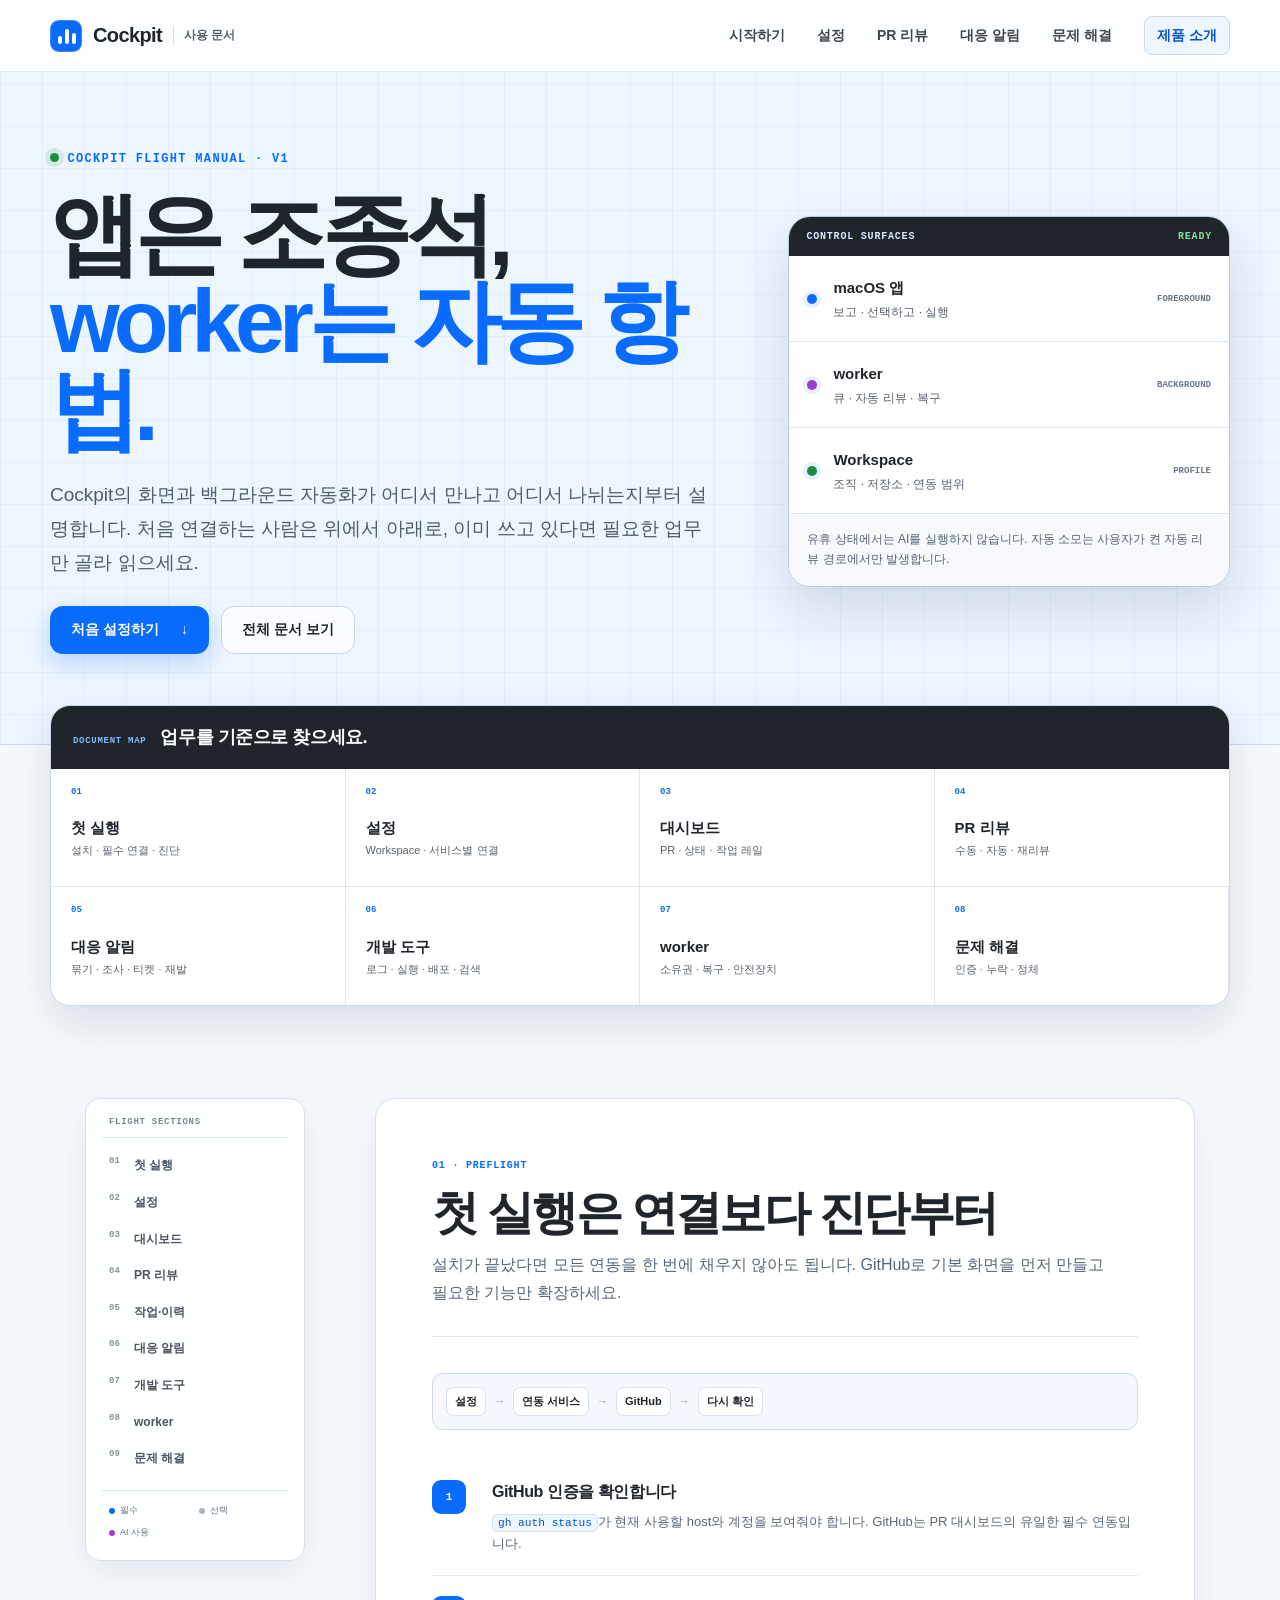
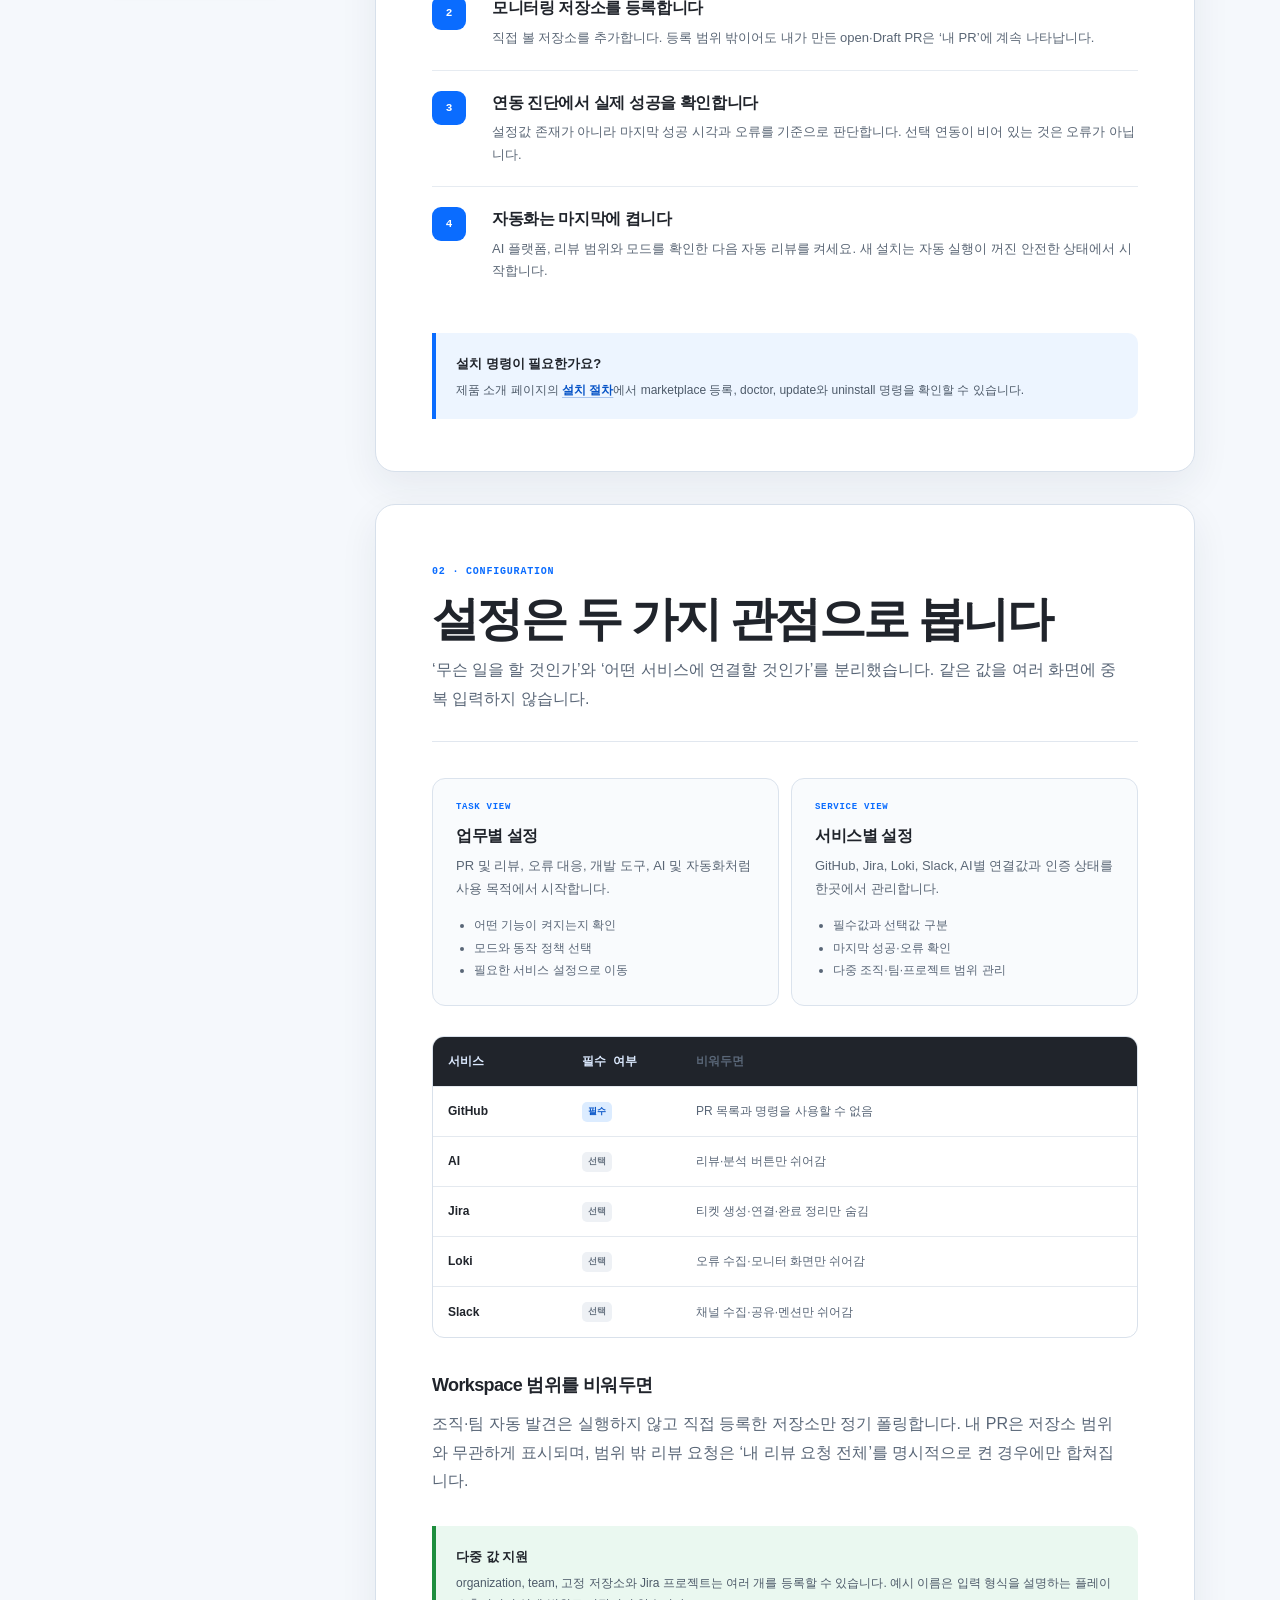
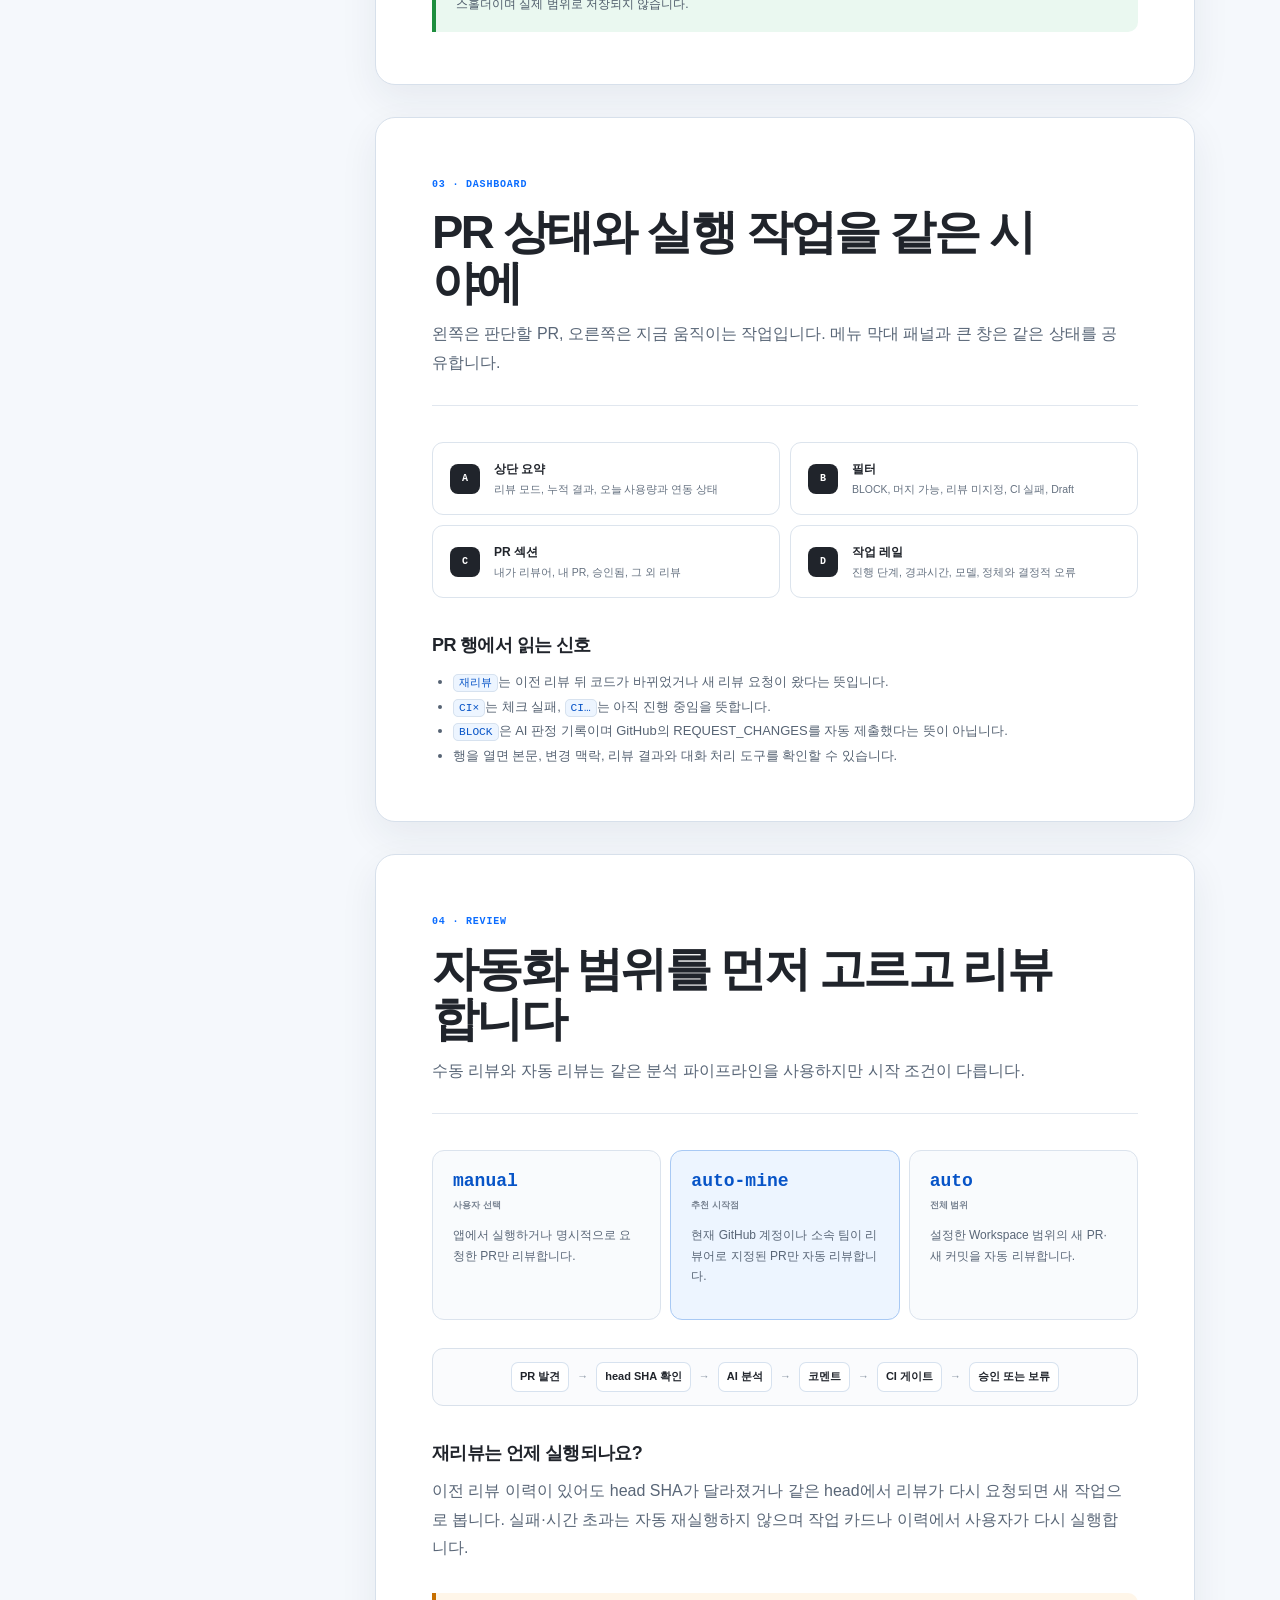
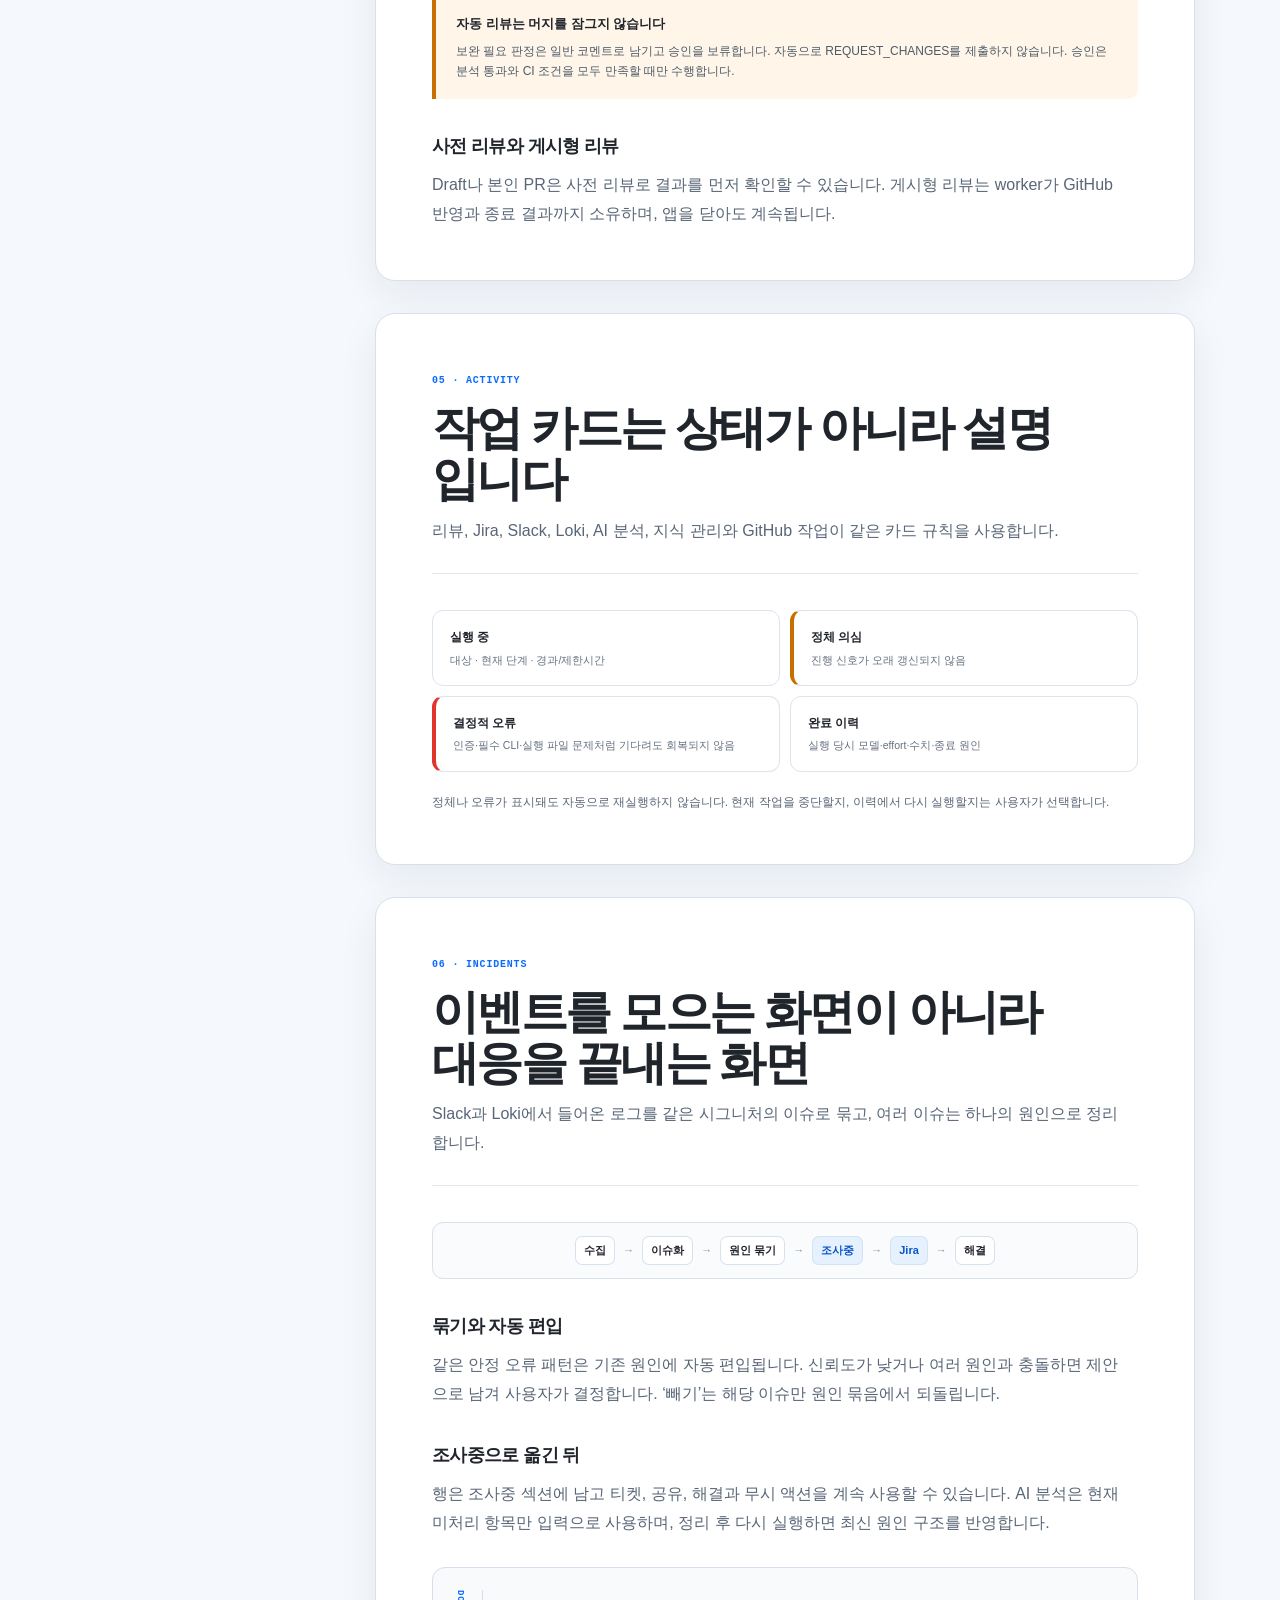
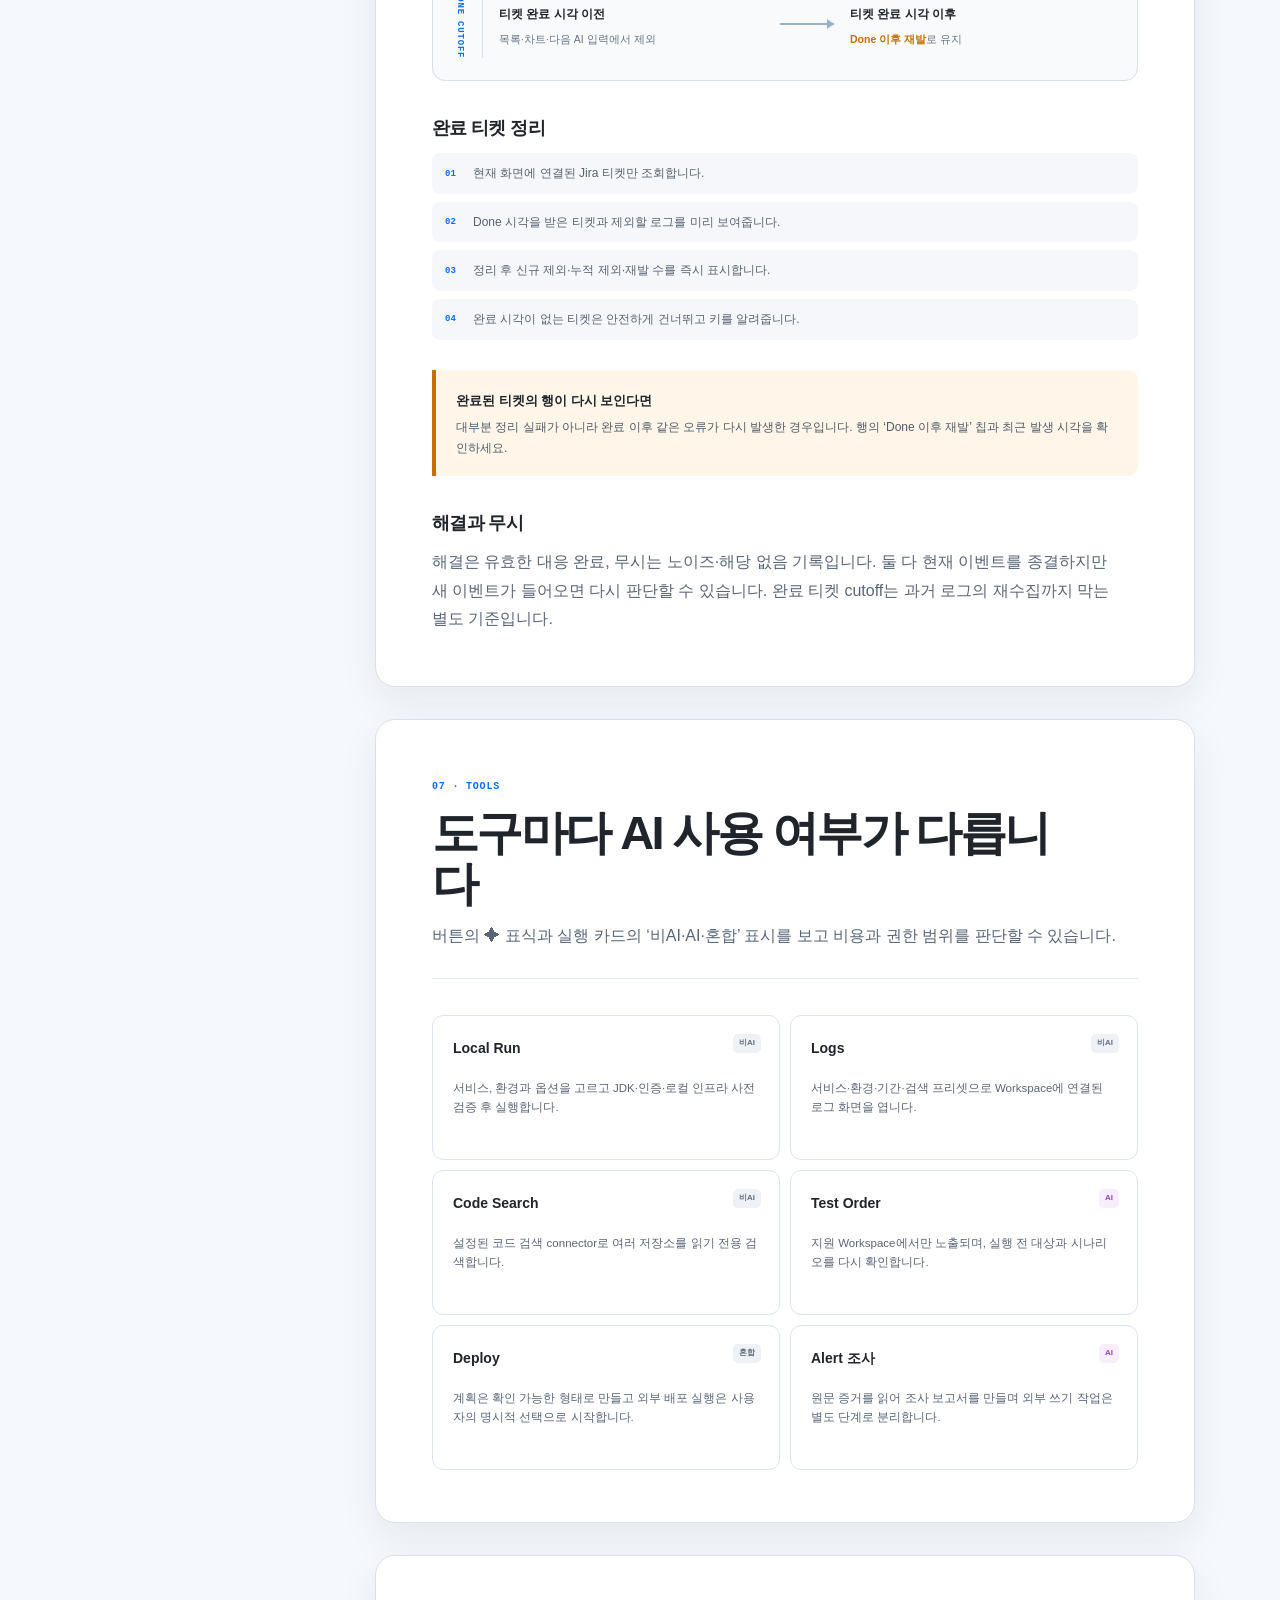
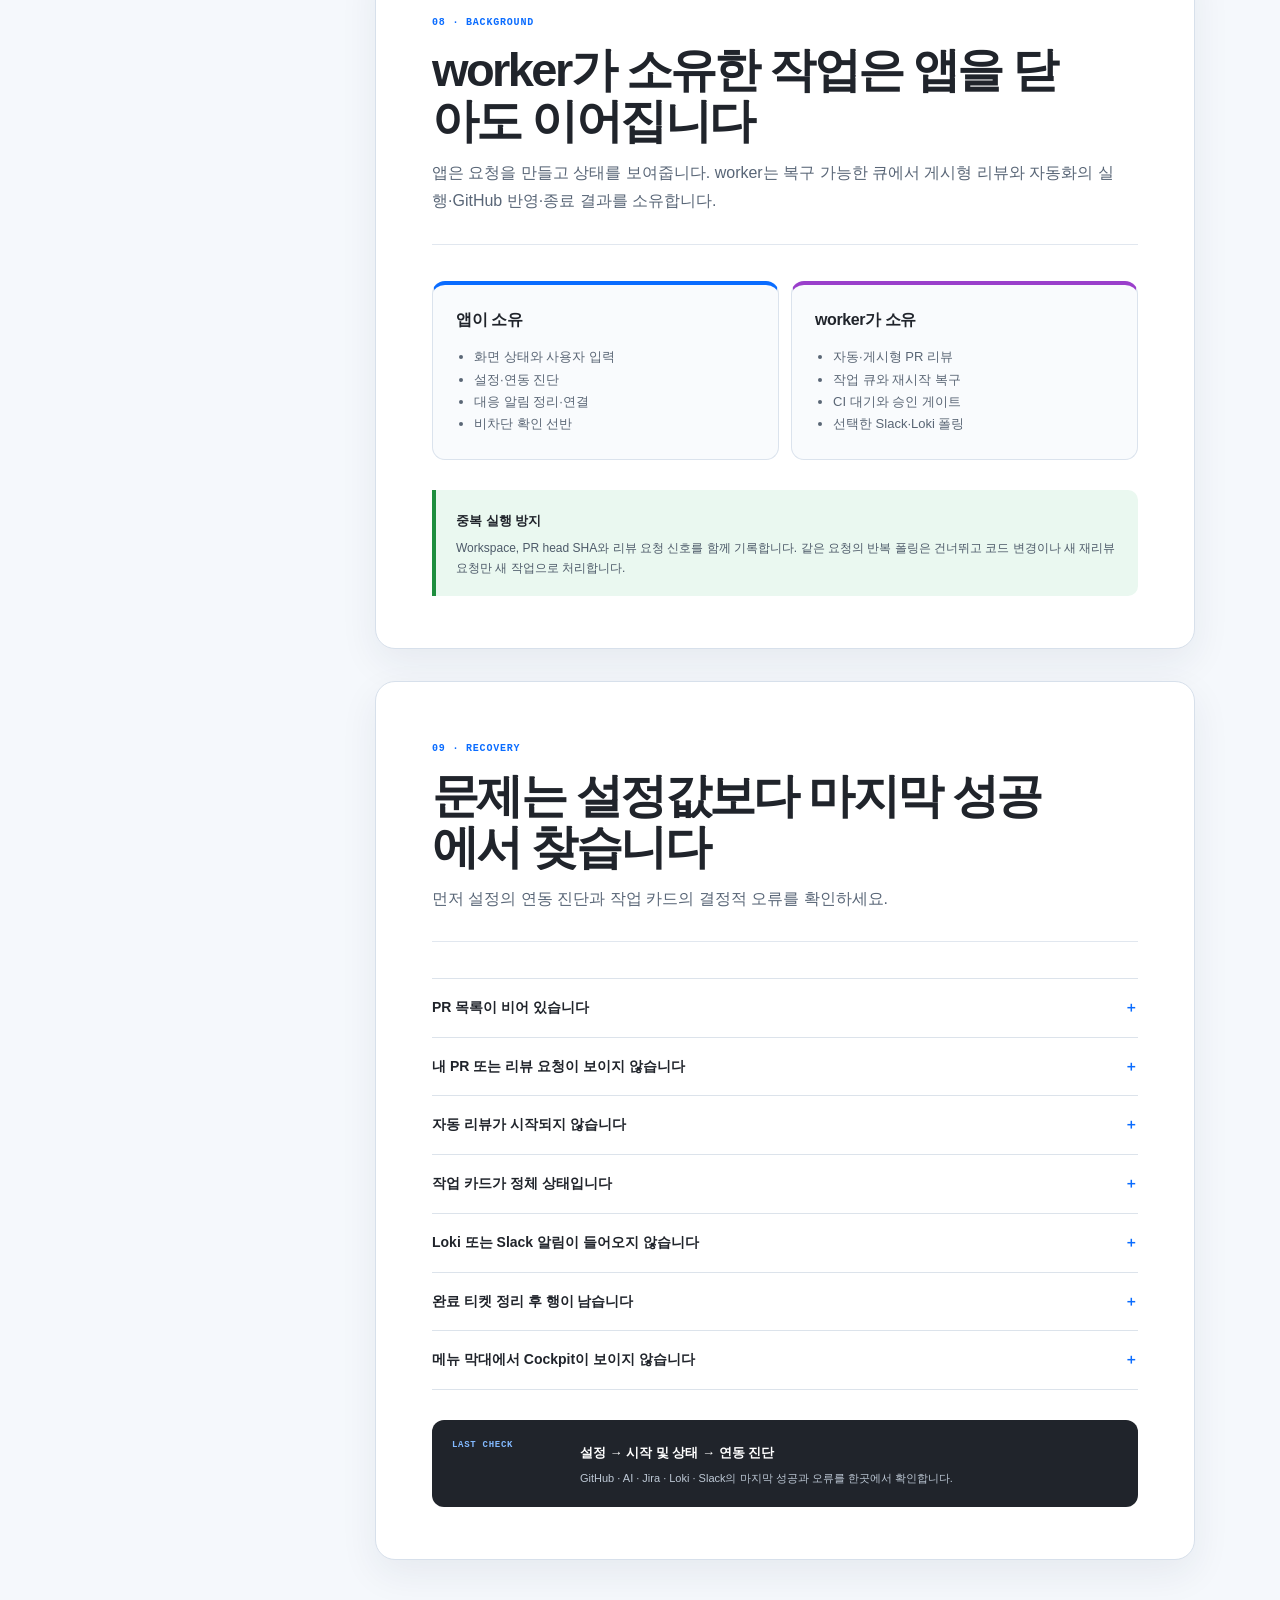
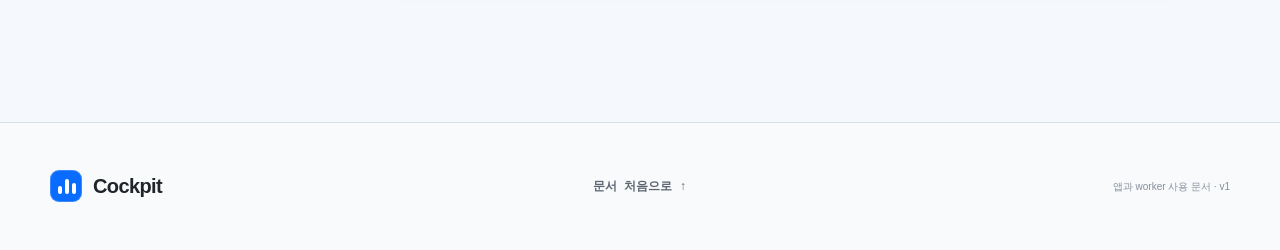
==== site/guide/index.html @ 159abbd1 "CSE-0 (docs/pages) Cockpit 앱과 worker 사용 문서 추가 Co-authored-by: Codex <codex@openai.com>" ====
<!doctype html>
<html lang="ko">
<head>
  <meta charset="utf-8">
  <meta name="viewport" content="width=device-width, initial-scale=1">
  <meta name="description" content="Cockpit 앱과 백그라운드 worker를 설정하고 사용하는 방법을 설명하는 공식 사용 문서입니다.">
  <meta name="theme-color" content="#0b6cf4">
  <meta name="referrer" content="no-referrer">
  <meta http-equiv="Content-Security-Policy" content="default-src 'self'; script-src 'self'; style-src 'self'; img-src 'self' data:; connect-src 'none'; object-src 'none'; base-uri 'self'; form-action 'none'">
  <meta property="og:type" content="article">
  <meta property="og:title" content="Cockpit 사용 문서 — 앱과 worker 운용 가이드">
  <meta property="og:description" content="첫 설정부터 PR 리뷰, 대응 알림, 개발 도구와 문제 해결까지.">
  <meta property="og:url" content="https://javarouka-musinsa.github.io/cockpit-pages/guide/">
  <meta property="og:image" content="https://javarouka-musinsa.github.io/cockpit-pages/assets/social-card.png?v=guide-1">
  <title>Cockpit 사용 문서 — 앱과 worker 운용 가이드</title>
  <link rel="canonical" href="https://javarouka-musinsa.github.io/cockpit-pages/guide/">
  <link rel="icon" href="../assets/cockpit-mark.svg?v=guide-1" type="image/svg+xml">
  <link rel="stylesheet" href="../assets/styles.css?v=guide-1">
  <script src="../assets/app.js?v=guide-1" defer></script>
</head>
<body class="guide-page">
  <a class="skip-link" href="#guide-main">본문으로 건너뛰기</a>

  <header class="site-header guide-header" data-header>
    <a class="brand" href="../" aria-label="Cockpit 홈">
      <span class="brand-mark" aria-hidden="true"><span></span><span></span><span></span></span>
      <span>Cockpit</span><small>사용 문서</small>
    </a>
    <button class="menu-button" type="button" aria-expanded="false" aria-controls="site-nav" data-menu>
      <span class="sr-only">메뉴 열기</span><span></span><span></span>
    </button>
    <nav class="site-nav" id="site-nav" aria-label="문서 메뉴" data-nav>
      <a href="#start">시작하기</a>
      <a href="#settings">설정</a>
      <a href="#review">PR 리뷰</a>
      <a href="#alerts">대응 알림</a>
      <a href="#troubleshooting">문제 해결</a>
      <a class="nav-home" href="../">제품 소개</a>
    </nav>
  </header>

  <main id="guide-main">
    <section class="guide-hero" aria-labelledby="guide-title">
      <div>
        <p class="eyebrow"><span class="live-dot"></span> Cockpit flight manual · v1</p>
        <h1 id="guide-title">앱은 조종석,<br><span>worker는 자동 항법.</span></h1>
        <p>
          Cockpit의 화면과 백그라운드 자동화가 어디서 만나고 어디서 나뉘는지부터 설명합니다.
          처음 연결하는 사람은 위에서 아래로, 이미 쓰고 있다면 필요한 업무만 골라 읽으세요.
        </p>
        <div class="hero-actions">
          <a class="button button-primary" href="#start">처음 설정하기 <span aria-hidden="true">↓</span></a>
          <a class="button button-quiet" href="#map">전체 문서 보기</a>
        </div>
      </div>
      <div class="guide-instrument" aria-label="Cockpit 구성 요소">
        <div class="instrument-head"><span>CONTROL SURFACES</span><b>READY</b></div>
        <div class="instrument-row"><i class="instrument-blue"></i><div><b>macOS 앱</b><span>보고 · 선택하고 · 실행</span></div><em>FOREGROUND</em></div>
        <div class="instrument-row"><i class="instrument-violet"></i><div><b>worker</b><span>큐 · 자동 리뷰 · 복구</span></div><em>BACKGROUND</em></div>
        <div class="instrument-row"><i class="instrument-green"></i><div><b>Workspace</b><span>조직 · 저장소 · 연동 범위</span></div><em>PROFILE</em></div>
        <p>유휴 상태에서는 AI를 실행하지 않습니다. 자동 소모는 사용자가 켠 자동 리뷰 경로에서만 발생합니다.</p>
      </div>
    </section>

    <section class="guide-map" id="map" aria-labelledby="map-title">
      <div class="guide-map-title"><small>DOCUMENT MAP</small><h2 id="map-title">업무를 기준으로 찾으세요.</h2></div>
      <a href="#start"><span>01</span><b>첫 실행</b><small>설치 · 필수 연결 · 진단</small></a>
      <a href="#settings"><span>02</span><b>설정</b><small>Workspace · 서비스별 연결</small></a>
      <a href="#dashboard"><span>03</span><b>대시보드</b><small>PR · 상태 · 작업 레일</small></a>
      <a href="#review"><span>04</span><b>PR 리뷰</b><small>수동 · 자동 · 재리뷰</small></a>
      <a href="#alerts"><span>05</span><b>대응 알림</b><small>묶기 · 조사 · 티켓 · 재발</small></a>
      <a href="#tools"><span>06</span><b>개발 도구</b><small>로그 · 실행 · 배포 · 검색</small></a>
      <a href="#worker"><span>07</span><b>worker</b><small>소유권 · 복구 · 안전장치</small></a>
      <a href="#troubleshooting"><span>08</span><b>문제 해결</b><small>인증 · 누락 · 정체</small></a>
    </section>

    <div class="guide-shell">
      <aside class="guide-rail" aria-label="문서 목차">
        <p>FLIGHT SECTIONS</p>
        <nav data-guide-nav>
          <a href="#start"><span>01</span>첫 실행</a>
          <a href="#settings"><span>02</span>설정</a>
          <a href="#dashboard"><span>03</span>대시보드</a>
          <a href="#review"><span>04</span>PR 리뷰</a>
          <a href="#work"><span>05</span>작업·이력</a>
          <a href="#alerts"><span>06</span>대응 알림</a>
          <a href="#tools"><span>07</span>개발 도구</a>
          <a href="#worker"><span>08</span>worker</a>
          <a href="#troubleshooting"><span>09</span>문제 해결</a>
        </nav>
        <div class="guide-legend">
          <span><i class="required-dot"></i>필수</span>
          <span><i class="optional-dot"></i>선택</span>
          <span><i class="ai-dot"></i>AI 사용</span>
        </div>
      </aside>

      <article class="guide-content">
        <section class="guide-section" id="start">
          <header><small>01 · PREFLIGHT</small><h2>첫 실행은 연결보다 진단부터</h2><p>설치가 끝났다면 모든 연동을 한 번에 채우지 않아도 됩니다. GitHub로 기본 화면을 먼저 만들고 필요한 기능만 확장하세요.</p></header>
          <div class="guide-path"><span>설정</span><b>→</b><span>연동 서비스</span><b>→</b><span>GitHub</span><b>→</b><span>다시 확인</span></div>
          <ol class="guide-steps">
            <li><span>1</span><div><h3>GitHub 인증을 확인합니다</h3><p><code>gh auth status</code>가 현재 사용할 host와 계정을 보여줘야 합니다. GitHub는 PR 대시보드의 유일한 필수 연동입니다.</p></div></li>
            <li><span>2</span><div><h3>모니터링 저장소를 등록합니다</h3><p>직접 볼 저장소를 추가합니다. 등록 범위 밖이어도 내가 만든 open·Draft PR은 ‘내 PR’에 계속 나타납니다.</p></div></li>
            <li><span>3</span><div><h3>연동 진단에서 실제 성공을 확인합니다</h3><p>설정값 존재가 아니라 마지막 성공 시각과 오류를 기준으로 판단합니다. 선택 연동이 비어 있는 것은 오류가 아닙니다.</p></div></li>
            <li><span>4</span><div><h3>자동화는 마지막에 켭니다</h3><p>AI 플랫폼, 리뷰 범위와 모드를 확인한 다음 자동 리뷰를 켜세요. 새 설치는 자동 실행이 꺼진 안전한 상태에서 시작합니다.</p></div></li>
          </ol>
          <div class="guide-callout info"><b>설치 명령이 필요한가요?</b><p>제품 소개 페이지의 <a href="../#setup">설치 절차</a>에서 marketplace 등록, doctor, update와 uninstall 명령을 확인할 수 있습니다.</p></div>
        </section>

        <section class="guide-section" id="settings">
          <header><small>02 · CONFIGURATION</small><h2>설정은 두 가지 관점으로 봅니다</h2><p>‘무슨 일을 할 것인가’와 ‘어떤 서비스에 연결할 것인가’를 분리했습니다. 같은 값을 여러 화면에 중복 입력하지 않습니다.</p></header>
          <div class="guide-split">
            <article><span>TASK VIEW</span><h3>업무별 설정</h3><p>PR 및 리뷰, 오류 대응, 개발 도구, AI 및 자동화처럼 사용 목적에서 시작합니다.</p><ul><li>어떤 기능이 켜지는지 확인</li><li>모드와 동작 정책 선택</li><li>필요한 서비스 설정으로 이동</li></ul></article>
            <article><span>SERVICE VIEW</span><h3>서비스별 설정</h3><p>GitHub, Jira, Loki, Slack, AI별 연결값과 인증 상태를 한곳에서 관리합니다.</p><ul><li>필수값과 선택값 구분</li><li>마지막 성공·오류 확인</li><li>다중 조직·팀·프로젝트 범위 관리</li></ul></article>
          </div>
          <div class="guide-table" role="table" aria-label="연동별 필수 여부">
            <div class="guide-table-head" role="row"><span>서비스</span><span>필수 여부</span><span>비워두면</span></div>
            <div role="row"><b>GitHub</b><em class="required">필수</em><span>PR 목록과 명령을 사용할 수 없음</span></div>
            <div role="row"><b>AI</b><em>선택</em><span>리뷰·분석 버튼만 쉬어감</span></div>
            <div role="row"><b>Jira</b><em>선택</em><span>티켓 생성·연결·완료 정리만 숨김</span></div>
            <div role="row"><b>Loki</b><em>선택</em><span>오류 수집·모니터 화면만 쉬어감</span></div>
            <div role="row"><b>Slack</b><em>선택</em><span>채널 수집·공유·멘션만 쉬어감</span></div>
          </div>
          <h3 class="guide-subtitle">Workspace 범위를 비워두면</h3>
          <p>조직·팀 자동 발견은 실행하지 않고 직접 등록한 저장소만 정기 폴링합니다. 내 PR은 저장소 범위와 무관하게 표시되며, 범위 밖 리뷰 요청은 ‘내 리뷰 요청 전체’를 명시적으로 켠 경우에만 합쳐집니다.</p>
          <div class="guide-callout safe"><b>다중 값 지원</b><p>organization, team, 고정 저장소와 Jira 프로젝트는 여러 개를 등록할 수 있습니다. 예시 이름은 입력 형식을 설명하는 플레이스홀더이며 실제 범위로 저장되지 않습니다.</p></div>
        </section>

        <section class="guide-section" id="dashboard">
          <header><small>03 · DASHBOARD</small><h2>PR 상태와 실행 작업을 같은 시야에</h2><p>왼쪽은 판단할 PR, 오른쪽은 지금 움직이는 작업입니다. 메뉴 막대 패널과 큰 창은 같은 상태를 공유합니다.</p></header>
          <div class="guide-anatomy">
            <div><span>A</span><b>상단 요약</b><p>리뷰 모드, 누적 결과, 오늘 사용량과 연동 상태</p></div>
            <div><span>B</span><b>필터</b><p>BLOCK, 머지 가능, 리뷰 미지정, CI 실패, Draft</p></div>
            <div><span>C</span><b>PR 섹션</b><p>내가 리뷰어, 내 PR, 승인됨, 그 외 리뷰</p></div>
            <div><span>D</span><b>작업 레일</b><p>진행 단계, 경과시간, 모델, 정체와 결정적 오류</p></div>
          </div>
          <h3 class="guide-subtitle">PR 행에서 읽는 신호</h3>
          <ul class="guide-bullets"><li><code>재리뷰</code>는 이전 리뷰 뒤 코드가 바뀌었거나 새 리뷰 요청이 왔다는 뜻입니다.</li><li><code>CI×</code>는 체크 실패, <code>CI…</code>는 아직 진행 중임을 뜻합니다.</li><li><code>BLOCK</code>은 AI 판정 기록이며 GitHub의 REQUEST_CHANGES를 자동 제출했다는 뜻이 아닙니다.</li><li>행을 열면 본문, 변경 맥락, 리뷰 결과와 대화 처리 도구를 확인할 수 있습니다.</li></ul>
        </section>

        <section class="guide-section" id="review">
          <header><small>04 · REVIEW</small><h2>자동화 범위를 먼저 고르고 리뷰합니다</h2><p>수동 리뷰와 자동 리뷰는 같은 분석 파이프라인을 사용하지만 시작 조건이 다릅니다.</p></header>
          <div class="mode-grid">
            <article><b>manual</b><span>사용자 선택</span><p>앱에서 실행하거나 명시적으로 요청한 PR만 리뷰합니다.</p></article>
            <article><b>auto-mine</b><span>추천 시작점</span><p>현재 GitHub 계정이나 소속 팀이 리뷰어로 지정된 PR만 자동 리뷰합니다.</p></article>
            <article><b>auto</b><span>전체 범위</span><p>설정한 Workspace 범위의 새 PR·새 커밋을 자동 리뷰합니다.</p></article>
          </div>
          <div class="guide-flow" aria-label="리뷰 흐름"><span>PR 발견</span><i>→</i><span>head SHA 확인</span><i>→</i><span>AI 분석</span><i>→</i><span>코멘트</span><i>→</i><span>CI 게이트</span><i>→</i><span>승인 또는 보류</span></div>
          <h3 class="guide-subtitle">재리뷰는 언제 실행되나요?</h3>
          <p>이전 리뷰 이력이 있어도 head SHA가 달라졌거나 같은 head에서 리뷰가 다시 요청되면 새 작업으로 봅니다. 실패·시간 초과는 자동 재실행하지 않으며 작업 카드나 이력에서 사용자가 다시 실행합니다.</p>
          <div class="guide-callout warning"><b>자동 리뷰는 머지를 잠그지 않습니다</b><p>보완 필요 판정은 일반 코멘트로 남기고 승인을 보류합니다. 자동으로 REQUEST_CHANGES를 제출하지 않습니다. 승인은 분석 통과와 CI 조건을 모두 만족할 때만 수행합니다.</p></div>
          <h3 class="guide-subtitle">사전 리뷰와 게시형 리뷰</h3>
          <p>Draft나 본인 PR은 사전 리뷰로 결과를 먼저 확인할 수 있습니다. 게시형 리뷰는 worker가 GitHub 반영과 종료 결과까지 소유하며, 앱을 닫아도 계속됩니다.</p>
        </section>

        <section class="guide-section" id="work">
          <header><small>05 · ACTIVITY</small><h2>작업 카드는 상태가 아니라 설명입니다</h2><p>리뷰, Jira, Slack, Loki, AI 분석, 지식 관리와 GitHub 작업이 같은 카드 규칙을 사용합니다.</p></header>
          <div class="activity-legend">
            <div><b>실행 중</b><span>대상 · 현재 단계 · 경과/제한시간</span></div>
            <div><b>정체 의심</b><span>진행 신호가 오래 갱신되지 않음</span></div>
            <div><b>결정적 오류</b><span>인증·필수 CLI·실행 파일 문제처럼 기다려도 회복되지 않음</span></div>
            <div><b>완료 이력</b><span>실행 당시 모델·effort·수치·종료 원인</span></div>
          </div>
          <p>정체나 오류가 표시돼도 자동으로 재실행하지 않습니다. 현재 작업을 중단할지, 이력에서 다시 실행할지는 사용자가 선택합니다.</p>
        </section>

        <section class="guide-section" id="alerts">
          <header><small>06 · INCIDENTS</small><h2>이벤트를 모으는 화면이 아니라 대응을 끝내는 화면</h2><p>Slack과 Loki에서 들어온 로그를 같은 시그니처의 이슈로 묶고, 여러 이슈는 하나의 원인으로 정리합니다.</p></header>
          <div class="guide-flow alert-flow" aria-label="알림 처리 흐름"><span>수집</span><i>→</i><span>이슈화</span><i>→</i><span>원인 묶기</span><i>→</i><span>조사중</span><i>→</i><span>Jira</span><i>→</i><span>해결</span></div>
          <h3 class="guide-subtitle">묶기와 자동 편입</h3>
          <p>같은 안정 오류 패턴은 기존 원인에 자동 편입됩니다. 신뢰도가 낮거나 여러 원인과 충돌하면 제안으로 남겨 사용자가 결정합니다. ‘빼기’는 해당 이슈만 원인 묶음에서 되돌립니다.</p>
          <h3 class="guide-subtitle">조사중으로 옮긴 뒤</h3>
          <p>행은 조사중 섹션에 남고 티켓, 공유, 해결과 무시 액션을 계속 사용할 수 있습니다. AI 분석은 현재 미처리 항목만 입력으로 사용하며, 정리 후 다시 실행하면 최신 원인 구조를 반영합니다.</p>
          <div class="done-explainer">
            <span>DONE CUTOFF</span>
            <div><b>티켓 완료 시각 이전</b><p>목록·차트·다음 AI 입력에서 제외</p></div>
            <i></i>
            <div><b>티켓 완료 시각 이후</b><p><em>Done 이후 재발</em>로 유지</p></div>
          </div>
          <h3 class="guide-subtitle">완료 티켓 정리</h3>
          <ol class="guide-compact-steps"><li>현재 화면에 연결된 Jira 티켓만 조회합니다.</li><li>Done 시각을 받은 티켓과 제외할 로그를 미리 보여줍니다.</li><li>정리 후 신규 제외·누적 제외·재발 수를 즉시 표시합니다.</li><li>완료 시각이 없는 티켓은 안전하게 건너뛰고 키를 알려줍니다.</li></ol>
          <div class="guide-callout warning"><b>완료된 티켓의 행이 다시 보인다면</b><p>대부분 정리 실패가 아니라 완료 이후 같은 오류가 다시 발생한 경우입니다. 행의 ‘Done 이후 재발’ 칩과 최근 발생 시각을 확인하세요.</p></div>
          <h3 class="guide-subtitle">해결과 무시</h3>
          <p>해결은 유효한 대응 완료, 무시는 노이즈·해당 없음 기록입니다. 둘 다 현재 이벤트를 종결하지만 새 이벤트가 들어오면 다시 판단할 수 있습니다. 완료 티켓 cutoff는 과거 로그의 재수집까지 막는 별도 기준입니다.</p>
        </section>

        <section class="guide-section" id="tools">
          <header><small>07 · TOOLS</small><h2>도구마다 AI 사용 여부가 다릅니다</h2><p>버튼의 ✦ 표식과 실행 카드의 ‘비AI·AI·혼합’ 표시를 보고 비용과 권한 범위를 판단할 수 있습니다.</p></header>
          <div class="tool-doc-grid">
            <article><b>Local Run</b><span>비AI</span><p>서비스, 환경과 옵션을 고르고 JDK·인증·로컬 인프라 사전 검증 후 실행합니다.</p></article>
            <article><b>Logs</b><span>비AI</span><p>서비스·환경·기간·검색 프리셋으로 Workspace에 연결된 로그 화면을 엽니다.</p></article>
            <article><b>Code Search</b><span>비AI</span><p>설정된 코드 검색 connector로 여러 저장소를 읽기 전용 검색합니다.</p></article>
            <article><b>Test Order</b><span class="uses-ai">AI</span><p>지원 Workspace에서만 노출되며, 실행 전 대상과 시나리오를 다시 확인합니다.</p></article>
            <article><b>Deploy</b><span>혼합</span><p>계획은 확인 가능한 형태로 만들고 외부 배포 실행은 사용자의 명시적 선택으로 시작합니다.</p></article>
            <article><b>Alert 조사</b><span class="uses-ai">AI</span><p>원문 증거를 읽어 조사 보고서를 만들며 외부 쓰기 작업은 별도 단계로 분리합니다.</p></article>
          </div>
        </section>

        <section class="guide-section" id="worker">
          <header><small>08 · BACKGROUND</small><h2>worker가 소유한 작업은 앱을 닫아도 이어집니다</h2><p>앱은 요청을 만들고 상태를 보여줍니다. worker는 복구 가능한 큐에서 게시형 리뷰와 자동화의 실행·GitHub 반영·종료 결과를 소유합니다.</p></header>
          <div class="ownership-grid">
            <article><h3>앱이 소유</h3><ul><li>화면 상태와 사용자 입력</li><li>설정·연동 진단</li><li>대응 알림 정리·연결</li><li>비차단 확인 선반</li></ul></article>
            <article><h3>worker가 소유</h3><ul><li>자동·게시형 PR 리뷰</li><li>작업 큐와 재시작 복구</li><li>CI 대기와 승인 게이트</li><li>선택한 Slack·Loki 폴링</li></ul></article>
          </div>
          <div class="guide-callout safe"><b>중복 실행 방지</b><p>Workspace, PR head SHA와 리뷰 요청 신호를 함께 기록합니다. 같은 요청의 반복 폴링은 건너뛰고 코드 변경이나 새 재리뷰 요청만 새 작업으로 처리합니다.</p></div>
        </section>

        <section class="guide-section" id="troubleshooting">
          <header><small>09 · RECOVERY</small><h2>문제는 설정값보다 마지막 성공에서 찾습니다</h2><p>먼저 설정의 연동 진단과 작업 카드의 결정적 오류를 확인하세요.</p></header>
          <div class="trouble-list">
            <details><summary>PR 목록이 비어 있습니다<span>＋</span></summary><p>GitHub 인증과 모니터링 저장소를 확인하세요. 조직·팀 범위를 비웠다면 직접 등록한 저장소만 정기 폴링합니다.</p></details>
            <details><summary>내 PR 또는 리뷰 요청이 보이지 않습니다<span>＋</span></summary><p>현재 <code>gh</code> 로그인 계정이 PR 작성자·리뷰어와 일치하는지 확인하세요. 범위 밖 리뷰 요청은 설정에서 ‘내 리뷰 요청 전체’를 켜야 합니다.</p></details>
            <details><summary>자동 리뷰가 시작되지 않습니다<span>＋</span></summary><p>AI 연동, 전역 AI 실행 스위치, 리뷰 모드와 Workspace 범위를 순서대로 확인하세요. <code>manual</code> 모드는 자동 리뷰를 실행하지 않습니다.</p></details>
            <details><summary>작업 카드가 정체 상태입니다<span>＋</span></summary><p>진행 신호가 늦은 것인지 결정적 오류가 있는지 먼저 구분하세요. 실패·시간 초과 작업은 자동 재실행되지 않으므로 원인을 해결한 뒤 수동으로 다시 실행합니다.</p></details>
            <details><summary>Loki 또는 Slack 알림이 들어오지 않습니다<span>＋</span></summary><p>해당 서비스 연결, 감시 대상과 마지막 heartbeat를 확인하세요. 선택 연동이 비어 있으면 관련 기능만 의도적으로 비활성화됩니다.</p></details>
            <details><summary>완료 티켓 정리 후 행이 남습니다<span>＋</span></summary><p>정리 결과의 재발 건수와 행의 ‘Done 이후 재발’ 칩을 확인하세요. 완료 시각 이후 로그는 새 장애 신호로 남습니다.</p></details>
            <details><summary>메뉴 막대에서 Cockpit이 보이지 않습니다<span>＋</span></summary><p>Spotlight에서 Cockpit을 다시 열면 큰 창으로 접근할 수 있습니다. 메뉴 막대 공간이 부족하면 macOS가 항목을 숨길 수 있습니다.</p></details>
          </div>
          <div class="guide-last-check"><span>LAST CHECK</span><div><b>설정 → 시작 및 상태 → 연동 진단</b><p>GitHub · AI · Jira · Loki · Slack의 마지막 성공과 오류를 한곳에서 확인합니다.</p></div></div>
        </section>
      </article>
    </div>
  </main>

  <footer class="site-footer guide-footer">
    <a class="brand footer-brand" href="../"><span class="brand-mark" aria-hidden="true"><span></span><span></span><span></span></span><span>Cockpit</span></a>
    <p><a href="#guide-main">문서 처음으로 ↑</a></p>
    <small>앱과 worker 사용 문서 · v1</small>
  </footer>
</body>
</html>
---- site/assets/styles.css ----
:root {
  --ink: #20242b;
  --ink-soft: #59616d;
  --line: #d8dee8;
  --paper: #ffffff;
  --panel: #f5f8fc;
  --blue: #0a6cff;
  --blue-deep: #0754c7;
  --sky: #237fb8;
  --sky-pale: #edf5ff;
  --violet: #9a3fcb;
  --violet-pale: #f7edfb;
  --red: #e0352b;
  --red-pale: #fff0ee;
  --green: #1e8e3e;
  --green-pale: #eaf8f0;
  --amber: #c76f00;
  --amber-pale: #fff6e9;
  --shadow-lg: 0 38px 90px rgba(26, 47, 75, 0.22), 0 3px 12px rgba(26, 47, 75, 0.12);
  --shadow-md: 0 22px 50px rgba(26, 47, 75, 0.14);
  --radius-lg: 26px;
  --radius-md: 17px;
  --content: min(1180px, calc(100vw - 48px));
}

* {
  box-sizing: border-box;
}

html {
  scroll-behavior: smooth;
  scroll-padding-top: 90px;
}

body {
  margin: 0;
  color: var(--ink);
  background: var(--paper);
  font-family: -apple-system, BlinkMacSystemFont, "Apple SD Gothic Neo", "Pretendard", sans-serif;
  font-size: 16px;
  line-height: 1.55;
  -webkit-font-smoothing: antialiased;
  text-rendering: optimizeLegibility;
}

button,
a {
  -webkit-tap-highlight-color: transparent;
}

a {
  color: inherit;
  text-decoration: none;
}

button {
  color: inherit;
  font: inherit;
}

code,
pre,
.mode-pill,
.filter,
.job-card p,
.step-index,
.eyebrow,
.tour-kicker {
  font-family: ui-monospace, "SFMono-Regular", "SF Mono", Menlo, Consolas, monospace;
}

.sr-only {
  position: absolute;
  width: 1px;
  height: 1px;
  padding: 0;
  margin: -1px;
  overflow: hidden;
  clip: rect(0, 0, 0, 0);
  white-space: nowrap;
  border: 0;
}

.skip-link {
  position: fixed;
  z-index: 1000;
  top: 12px;
  left: 12px;
  padding: 10px 14px;
  border-radius: 9px;
  color: white;
  background: var(--ink);
  transform: translateY(-150%);
  transition: transform 0.2s ease;
}

.skip-link:focus {
  transform: translateY(0);
}

:focus-visible {
  outline: 3px solid rgba(11, 108, 244, 0.4);
  outline-offset: 4px;
}

.site-header {
  position: fixed;
  z-index: 100;
  top: 0;
  left: 0;
  right: 0;
  display: flex;
  align-items: center;
  justify-content: space-between;
  height: 72px;
  padding: 0 max(24px, calc((100vw - 1180px) / 2));
  border-bottom: 1px solid rgba(216, 222, 232, 0.68);
  background: rgba(255, 255, 255, 0.84);
  backdrop-filter: blur(20px) saturate(1.4);
}

.brand {
  display: inline-flex;
  align-items: center;
  gap: 11px;
  font-size: 20px;
  font-weight: 780;
  letter-spacing: -0.03em;
}

.brand-mark {
  position: relative;
  display: inline-grid;
  grid-template-columns: repeat(3, 4px);
  align-items: end;
  gap: 3px;
  width: 32px;
  height: 32px;
  padding: 8px;
  border-radius: 9px;
  background: var(--blue);
  box-shadow: inset 0 0 0 1px rgba(255, 255, 255, 0.2);
}

.brand-mark span {
  display: block;
  width: 4px;
  border-radius: 3px;
  background: white;
}

.brand-mark span:nth-child(1) { height: 8px; }
.brand-mark span:nth-child(2) { height: 15px; }
.brand-mark span:nth-child(3) { height: 11px; }

.site-nav {
  display: flex;
  align-items: center;
  gap: 32px;
  color: #414750;
  font-size: 14px;
  font-weight: 650;
}

.site-nav a {
  position: relative;
  padding: 8px 0;
}

.site-nav a::after {
  position: absolute;
  right: 0;
  bottom: 2px;
  left: 0;
  height: 2px;
  border-radius: 2px;
  background: var(--blue);
  content: "";
  transform: scaleX(0);
  transition: transform 0.2s ease;
}

.site-nav a:hover::after {
  transform: scaleX(1);
}

.menu-button {
  display: none;
  width: 42px;
  height: 42px;
  padding: 11px 8px;
  border: 0;
  background: transparent;
}

.menu-button span:not(.sr-only) {
  display: block;
  width: 24px;
  height: 2px;
  margin: 6px auto;
  background: var(--ink);
  transition: transform 0.2s ease;
}

.hero {
  position: relative;
  min-height: 1220px;
  padding: 146px max(24px, calc((100vw - 1180px) / 2)) 100px;
  overflow: hidden;
  background: var(--sky-pale);
}

.hero::before {
  position: absolute;
  inset: 72px 0 0;
  pointer-events: none;
  background-image:
    linear-gradient(rgba(35, 127, 184, 0.07) 1px, transparent 1px),
    linear-gradient(90deg, rgba(35, 127, 184, 0.07) 1px, transparent 1px);
  background-size: 42px 42px;
  mask-image: linear-gradient(to bottom, rgba(0,0,0,0.58), transparent 62%);
  content: "";
}

.hero-copy,
.hero-product {
  position: relative;
  z-index: 1;
}

.hero-copy {
  display: grid;
  grid-template-columns: minmax(0, 1.35fr) minmax(330px, 0.65fr);
  column-gap: 64px;
  align-items: start;
  width: 100%;
}

.hero-copy .eyebrow {
  grid-column: 1 / -1;
}

.hero-copy h1 {
  grid-column: 1;
  grid-row: 2 / span 3;
}

.eyebrow {
  margin: 0 0 20px;
  color: var(--blue);
  font-size: 12px;
  font-weight: 760;
  letter-spacing: 0.11em;
  text-transform: uppercase;
}

.hero-copy .eyebrow {
  display: inline-flex;
  align-items: center;
  gap: 8px;
  color: #07519d;
  letter-spacing: 0.07em;
}

.live-dot {
  display: inline-block;
  width: 9px;
  height: 9px;
  border-radius: 50%;
  background: var(--green);
  box-shadow: 0 0 0 5px rgba(21, 148, 71, 0.12);
}

.hero h1 {
  max-width: 850px;
  margin: 0;
  font-family: ui-rounded, "SF Pro Rounded", -apple-system, BlinkMacSystemFont, sans-serif;
  font-size: clamp(52px, 6vw, 82px);
  font-weight: 800;
  line-height: 1.04;
  letter-spacing: -0.065em;
}

.hero h1 span {
  color: var(--blue);
}

.hero-lead {
  grid-column: 2;
  max-width: 700px;
  margin: 6px 0 0;
  color: #4c5664;
  font-size: 19px;
  line-height: 1.72;
  letter-spacing: -0.015em;
}

.hero-actions {
  grid-column: 2;
  display: flex;
  flex-wrap: wrap;
  gap: 12px;
  margin-top: 25px;
}

.button {
  display: inline-flex;
  align-items: center;
  justify-content: center;
  min-height: 48px;
  padding: 0 20px;
  border: 1px solid transparent;
  border-radius: 13px;
  font-size: 14px;
  font-weight: 740;
  transition: transform 0.18s ease, box-shadow 0.18s ease, background 0.18s ease;
}

.button:hover {
  transform: translateY(-2px);
}

.button-primary {
  gap: 22px;
  color: white;
  background: var(--blue);
  box-shadow: 0 9px 23px rgba(11, 108, 244, 0.24);
}

.button-primary:hover {
  background: var(--blue-deep);
  box-shadow: 0 13px 30px rgba(11, 108, 244, 0.3);
}

.button-quiet {
  border-color: #cbd6e5;
  background: rgba(255,255,255,0.72);
}

.button-quiet:hover {
  background: white;
}

.integration-line {
  grid-column: 2;
  display: flex;
  flex-wrap: wrap;
  gap: 20px;
  margin: 24px 0 0;
  padding: 0;
  color: #667080;
  font-size: 12px;
  font-weight: 640;
  list-style: none;
}

.integration-line li {
  display: inline-flex;
  align-items: center;
  gap: 7px;
}

.signal {
  width: 8px;
  height: 8px;
  border-radius: 50%;
}

.signal-required { background: var(--green); }
.signal-ai { background: var(--violet); }
.signal-optional { background: #9aa4b3; }

.hero-product {
  width: 100%;
  min-width: 0;
  margin-top: 64px;
}

.app-window {
  overflow: hidden;
  border: 1px solid rgba(99, 112, 130, 0.52);
  border-radius: 18px;
  background: #fff;
  box-shadow: var(--shadow-lg);
}

.ai-run-banner {
  display: flex;
  align-items: center;
  justify-content: space-between;
  min-height: 40px;
  padding: 0 18px;
  color: #fff;
  background: var(--amber);
  font-size: 12px;
  letter-spacing: -0.01em;
}

.ai-run-banner strong {
  display: inline-flex;
  align-items: center;
  gap: 7px;
}

.ai-run-banner strong span {
  font-size: 15px;
}

.ai-run-banner > span {
  font-weight: 700;
}

.mode-pill {
  padding: 3px 8px;
  border-radius: 8px;
  color: #3f4248;
  background: #eaebee;
  font-size: 10px;
  font-weight: 700;
}

.window-summary {
  display: flex;
  align-items: flex-start;
  justify-content: space-between;
  min-height: 142px;
  padding: 20px 22px 18px;
  border-bottom: 2px solid rgba(228, 68, 58, 0.84);
  background: #fff8f7;
}

.summary-copy {
  display: flex;
  flex-direction: column;
  gap: 4px;
}

.summary-title {
  display: flex;
  align-items: center;
  gap: 8px;
}

.summary-title > strong {
  color: var(--ink);
  font-size: 19px;
  line-height: 1.2;
}

.summary-copy p {
  margin: 0;
  color: #2c2c2e;
  font-size: 13px;
  line-height: 1.55;
}

.summary-copy .success-text,
.summary-copy .danger-text {
  font-weight: 650;
}

.success-text { color: var(--green); }
.danger-text { color: var(--red); }
.accent-text { color: var(--violet); }

.today-line {
  display: flex;
  align-items: center;
  gap: 7px;
  margin-top: 2px;
}

.today-line span {
  color: #5a5a5f;
  font-size: 11px;
}

.today-line strong {
  padding: 1px 6px;
  border-radius: 999px;
  color: var(--violet);
  background: rgba(154, 63, 203, 0.12);
  font-size: 10px;
}

.summary-actions {
  display: flex;
  flex-direction: column;
  align-items: flex-end;
  gap: 12px;
}

.action-icons {
  display: flex;
  align-items: center;
  gap: 13px;
  min-height: 22px;
  color: #202124;
  font-size: 13px;
  font-weight: 650;
}

.ai-status {
  display: inline-flex;
  align-items: center;
  gap: 5px;
}

.ai-status i {
  width: 8px;
  height: 8px;
  border-radius: 50%;
  background: var(--green);
}

.review-count {
  display: flex;
  flex-direction: column;
  align-items: center;
  min-width: 62px;
  padding: 7px 11px;
  border: 1px solid #f0a8a2;
  border-radius: 13px;
  color: var(--red);
  background: var(--red-pale);
}

.review-count strong {
  font-size: 31px;
  line-height: 1;
}

.review-count span {
  margin-top: 4px;
  color: var(--red);
  font-size: 11px;
  font-weight: 720;
}

.filter-row {
  display: flex;
  gap: 8px;
  padding: 12px 18px;
  overflow: hidden;
  border-bottom: 1px solid #dce2eb;
  background: #f7faff;
}

.filter {
  flex: 0 0 auto;
  padding: 5px 10px;
  border: 1px solid #d7deea;
  border-radius: 999px;
  color: #3e444d;
  background: #f0f2f5;
  font-size: 10px;
  font-weight: 760;
}

.filter.active {
  color: white;
  border-color: var(--blue);
  background: var(--blue);
}

.filter.danger {
  border-color: #f1c5c1;
  background: var(--red-pale);
}

.filter.success {
  border-color: #bde2cb;
  background: var(--green-pale);
}

.filter.warning-filter {
  border-color: #ead3b5;
  background: #fff6e9;
}

.window-body {
  display: grid;
  grid-template-columns: minmax(0, 1fr) minmax(250px, 29%);
  min-height: 540px;
}

.pr-list {
  border-right: 1px solid #d9e0ea;
}

.section-label {
  display: flex;
  align-items: center;
  gap: 8px;
  height: 44px;
  padding: 0 18px;
  border-bottom: 1px solid #dadddf;
  font-size: 13px;
  font-weight: 760;
}

.section-label b {
  color: #777e89;
}

.section-label > span:last-child {
  margin-left: auto;
}

.section-label.muted {
  color: #39414b;
  background: #fff;
}

.section-label.accent-section {
  color: #27222d;
}

.dot {
  width: 7px;
  height: 7px;
  border-radius: 50%;
}

.dot.blue { background: var(--blue); }
.dot.green { background: var(--green); }
.dot.gray { background: #a3aab4; }
.dot.violet { background: var(--violet); }

.repo-card header {
  display: flex;
  align-items: center;
  justify-content: space-between;
  height: 34px;
  padding: 0 18px;
  background: #eceeef;
  font-size: 12px;
}

.repo-card header span {
  color: #606873;
}

.repo-card header small {
  margin-left: 3px;
  color: #474b52;
  font-size: 10px;
}

.pr-row {
  padding: 11px 18px 12px 32px;
  border-bottom: 1px solid #dfe2e5;
}

.pr-meta {
  display: flex;
  align-items: center;
  gap: 7px;
  color: #616975;
  font-size: 11px;
}

.pr-meta b {
  color: var(--ink);
  font-size: 13px;
}

.chip {
  padding: 2px 5px;
  border-radius: 7px;
  color: white;
  font-size: 9px;
  font-style: normal;
  font-weight: 800;
}

.chip.warning { background: var(--amber); }
.chip.ok { background: var(--green); }
.chip.block, .chip.bad { background: var(--red); }
.chip.draft { background: #8a8a8e; }

.pr-row p {
  margin: 7px 0 1px;
  font-size: 13px;
  font-weight: 620;
}

.pr-row small {
  color: #727985;
  font-size: 9px;
}

.job-rail {
  padding: 0 10px 14px;
  background: #f2f7ff;
}

.job-rail > header {
  display: flex;
  align-items: center;
  height: 49px;
  gap: 6px;
}

.job-rail header strong {
  font-size: 13px;
}

.rail-count {
  color: var(--violet);
  font-size: 10.5px;
  font-weight: 750;
}

.job-rail header button {
  margin-left: auto;
  padding: 0;
  border: 0;
  color: var(--blue);
  background: transparent;
  font-size: 10.5px;
  font-weight: 740;
}

.rail-label {
  margin: 0 0 8px;
  font-size: 10.5px;
  font-weight: 700;
}

.job-card {
  margin-bottom: 9px;
  padding: 9px;
  border: 1px solid rgba(154, 63, 203, 0.35);
  border-radius: 8px;
  background: #fff;
  box-shadow: 0 1px 2px rgba(64, 36, 82, 0.04);
}

.job-card > div {
  display: flex;
  align-items: center;
  gap: 6px;
  color: var(--violet);
  font-size: 10.5px;
}

.job-card > div em {
  padding: 1px 5px;
  border-radius: 6px;
  background: var(--violet-pale);
  font-size: 9px;
  font-style: normal;
  font-weight: 800;
}

.spinner {
  flex: 0 0 auto;
  width: 11px;
  height: 11px;
  border: 2px solid #ded3e4;
  border-top-color: var(--violet);
  border-radius: 50%;
  animation: spin 1.1s linear infinite;
}

.spinner.slow {
  animation-duration: 1.6s;
}

@keyframes spin {
  to { transform: rotate(360deg); }
}

.job-card > b {
  display: block;
  margin-top: 6px;
  font-size: 13px;
}

.job-card b small {
  color: #646b77;
  font-size: 10px;
  font-weight: 560;
}

.job-card p {
  margin: 3px 0 0;
  color: #626a76;
  font-size: 9.5px;
  line-height: 1.4;
}

.job-stop {
  margin-left: auto;
  color: #5a5a5f;
  font-size: 14px;
  line-height: 1;
}

.window-footer {
  display: flex;
  align-items: center;
  justify-content: space-between;
  height: 44px;
  padding: 0 18px;
  border-top: 1px solid #d9dee6;
  color: #666e79;
  font-size: 11px;
}

.window-footer div {
  display: flex;
  align-items: center;
  gap: 14px;
}

.mock-caption {
  margin: 13px 7px 0;
  color: rgba(52, 61, 74, 0.66);
  font-size: 11px;
  text-align: right;
}

.flight-strip {
  display: grid;
  grid-template-columns: repeat(4, 1fr);
  border-top: 1px solid #cdd8e6;
  border-bottom: 1px solid #cdd8e6;
  background: white;
}

.flight-strip > div {
  position: relative;
  display: grid;
  grid-template-columns: 34px auto;
  gap: 0 12px;
  align-content: center;
  min-height: 116px;
  padding: 18px clamp(18px, 4vw, 48px);
  border-right: 1px solid #d8dee8;
}

.flight-strip > div:last-child {
  border-right: 0;
}

.flight-strip span {
  grid-row: 1 / 3;
  align-self: center;
  color: var(--blue);
  font: 700 11px ui-monospace, "SFMono-Regular", monospace;
}

.flight-strip strong {
  font: 760 17px ui-rounded, "SF Pro Rounded", -apple-system, sans-serif;
}

.flight-strip small {
  color: #687180;
  font-size: 11px;
}

.section {
  width: var(--content);
  margin: 0 auto;
  padding: 126px 0;
}

.section-heading {
  max-width: 740px;
  margin-bottom: 52px;
}

.section-heading.compact {
  max-width: 620px;
}

.section-heading h2,
.setup-copy h2,
.privacy-section h2 {
  margin: 0;
  font-family: ui-rounded, "SF Pro Rounded", -apple-system, BlinkMacSystemFont, sans-serif;
  font-size: clamp(38px, 4vw, 58px);
  font-weight: 790;
  line-height: 1.12;
  letter-spacing: -0.055em;
}

.section-heading > p:last-child {
  max-width: 640px;
  margin: 24px 0 0;
  color: var(--ink-soft);
  font-size: 18px;
  line-height: 1.72;
}

.intro-section {
  width: min(1280px, calc(100vw - 48px));
}

.product-tour {
  overflow: hidden;
  border: 1px solid #cfd8e5;
  border-radius: var(--radius-lg);
  background: var(--panel);
  box-shadow: var(--shadow-md);
}

.tour-tabs {
  display: grid;
  grid-template-columns: repeat(5, 1fr);
  padding: 10px;
  border-bottom: 1px solid #d7dee9;
  background: white;
}

.tour-tabs button {
  min-height: 48px;
  border: 0;
  border-radius: 12px;
  color: #666f7c;
  background: transparent;
  font-size: 14px;
  font-weight: 700;
  cursor: pointer;
}

.tour-tabs button[aria-selected="true"] {
  color: white;
  background: var(--ink);
}

.tour-stage {
  min-height: 510px;
}

.tour-panel {
  display: grid;
  grid-template-columns: minmax(260px, 0.65fr) minmax(500px, 1.35fr);
  gap: clamp(36px, 6vw, 82px);
  align-items: center;
  min-height: 510px;
  padding: clamp(36px, 5vw, 68px);
}

.tour-panel[hidden] {
  display: none;
}

.tour-panel.active .tour-copy,
.tour-panel.active .screen {
  animation: panel-in 0.42s ease both;
}

.tour-panel.active .screen {
  animation-delay: 0.06s;
}

@keyframes panel-in {
  from { opacity: 0; transform: translateY(12px); }
  to { opacity: 1; transform: translateY(0); }
}

.tour-kicker {
  display: inline-flex;
  padding: 4px 8px;
  border-radius: 7px;
  color: var(--blue-deep);
  background: #dfeeff;
  font-size: 10px;
  font-weight: 760;
}

.tour-kicker.ai-kicker {
  color: #8432ac;
  background: var(--violet-pale);
}

.tour-copy h3 {
  margin: 17px 0 14px;
  font-family: ui-rounded, "SF Pro Rounded", -apple-system, sans-serif;
  font-size: clamp(28px, 3vw, 42px);
  line-height: 1.15;
  letter-spacing: -0.045em;
}

.tour-copy > p {
  margin: 0;
  color: var(--ink-soft);
  font-size: 16px;
  line-height: 1.7;
}

.tour-copy ul {
  display: grid;
  gap: 10px;
  margin: 24px 0 0;
  padding: 0;
  list-style: none;
}

.tour-copy li {
  position: relative;
  padding-left: 20px;
  color: #3f4650;
  font-size: 13px;
  font-weight: 610;
}

.tour-copy li::before {
  position: absolute;
  top: 0.58em;
  left: 0;
  width: 8px;
  height: 2px;
  border-radius: 2px;
  background: var(--blue);
  content: "";
}

.screen {
  min-height: 320px;
  overflow: hidden;
  border: 1px solid #c9d3e0;
  border-radius: 18px;
  background: white;
  box-shadow: 0 24px 50px rgba(38, 55, 77, 0.16);
}

.screen-toolbar {
  display: flex;
  gap: 9px;
  padding: 15px;
  border-bottom: 1px solid #d7dde7;
  background: #f6f9fe;
}

.screen-toolbar span {
  padding: 6px 11px;
  border: 1px solid #dce2ea;
  border-radius: 999px;
  color: #535c68;
  background: #eff1f4;
  font-size: 11px;
  font-weight: 720;
}

.screen-toolbar .selected {
  color: white;
  border-color: var(--blue);
  background: var(--blue);
}

.screen-list {
  padding: 0 0 18px;
}

.screen-list > b {
  display: block;
  padding: 15px 19px;
  border-bottom: 1px solid #e0e3e7;
  color: var(--blue);
  font-size: 14px;
}

.screen-list b small {
  margin-left: 7px;
  color: #737b87;
}

.screen-list > div {
  display: grid;
  grid-template-columns: 54px 1fr auto auto;
  gap: 11px;
  align-items: center;
  min-height: 64px;
  padding: 12px 18px;
  border-bottom: 1px solid #e4e7ea;
}

.screen-list div strong {
  font-size: 14px;
}

.screen-list div span {
  font-size: 13px;
  font-weight: 610;
}

.screen-list em,
.screen-list i {
  padding: 3px 7px;
  border-radius: 7px;
  color: white;
  background: var(--amber);
  font-size: 9px;
  font-style: normal;
  font-weight: 800;
}

.screen-list i {
  background: var(--green);
}

.screen-list .red {
  background: var(--red);
}

.screen-list .fold {
  color: var(--green);
  background: #fafbfc;
}

.review-head {
  display: grid;
  grid-template-columns: 1fr auto 1fr;
  align-items: center;
  padding: 16px 18px;
  border-bottom: 1px solid #dde2e9;
  font-size: 12px;
}

.review-head span {
  color: var(--blue);
}

.review-head i {
  justify-self: end;
  color: var(--violet);
  font-style: normal;
  font-weight: 750;
}

.review-body {
  padding: 38px 40px;
}

.review-body > small {
  display: block;
  color: #7d8490;
  font-size: 10px;
  font-weight: 750;
  text-transform: uppercase;
}

.review-body > strong {
  display: block;
  margin-top: 4px;
  color: var(--red);
  font: 780 30px ui-rounded, "SF Pro Rounded", -apple-system, sans-serif;
}

.review-body > p {
  margin: 22px 0;
  padding: 18px;
  border-left: 3px solid var(--red);
  color: #444c57;
  background: var(--red-pale);
  font-size: 13px;
}

.context-row {
  display: flex;
  flex-wrap: wrap;
  gap: 7px;
}

.context-row span {
  padding: 5px 8px;
  border-radius: 7px;
  color: #6e3b84;
  background: var(--violet-pale);
  font: 700 9px ui-monospace, monospace;
}

.review-actions {
  display: flex;
  justify-content: flex-end;
  gap: 8px;
  margin-top: 30px;
}

.review-actions button {
  padding: 9px 13px;
  border: 1px solid #cbd3df;
  border-radius: 9px;
  background: white;
  font-size: 11px;
  font-weight: 700;
}

.review-actions button:last-child {
  color: white;
  border-color: var(--red);
  background: var(--red);
}

.chart-toolbar {
  display: flex;
  align-items: center;
  gap: 8px;
  padding: 13px 15px;
  border-bottom: 1px solid #dce1e8;
}

.chart-toolbar span {
  padding: 5px 12px;
  border-radius: 8px;
  background: #eceff3;
  font-size: 10px;
  font-weight: 740;
}

.chart-toolbar .selected {
  color: white;
  background: var(--blue);
}

.chart-toolbar b {
  margin-left: auto;
  font-size: 10px;
}

.chart {
  position: relative;
  height: 225px;
  padding: 20px 18px 0;
}

.chart svg {
  position: relative;
  z-index: 2;
  width: 100%;
  height: 100%;
}

.grid-line {
  position: absolute;
  z-index: 1;
  right: 20px;
  left: 20px;
  height: 1px;
  background: #dfe4eb;
}

.grid-line.l1 { top: 52px; }
.grid-line.l2 { top: 112px; }
.grid-line.l3 { top: 172px; }

.chart-legend {
  display: flex;
  flex-wrap: wrap;
  gap: 14px;
  padding: 12px 20px 18px;
  border-top: 1px solid #e6e9ed;
  font-size: 9px;
  font-weight: 650;
}

.chart-legend span {
  display: inline-flex;
  align-items: center;
  gap: 5px;
}

.chart-legend i {
  width: 8px;
  height: 8px;
  border-radius: 50%;
}

.blue-bg { background: var(--blue); }
.red-bg { background: var(--red); }
.violet-bg { background: var(--violet); }

.screen-tools {
  display: grid;
  grid-template-columns: 130px 1fr;
}

.tool-sidebar {
  display: flex;
  flex-direction: column;
  gap: 5px;
  padding: 18px 12px;
  border-right: 1px solid #d9dfe8;
  background: #f3f6fa;
}

.tool-sidebar b {
  padding: 5px 7px 14px;
  font-size: 13px;
}

.tool-sidebar span {
  padding: 8px 9px;
  border-radius: 8px;
  color: #69717e;
  font-size: 10px;
  font-weight: 650;
}

.tool-sidebar span.selected {
  color: var(--blue);
  background: #dceaff;
}

.tool-sidebar i {
  color: var(--violet);
  font-size: 8px;
  font-style: normal;
}

.tool-main {
  padding: 28px 28px;
}

.tool-main > small {
  color: var(--blue);
  font-size: 9px;
  font-weight: 750;
}

.tool-main h4 {
  margin: 7px 0 20px;
  font-size: 18px;
}

.service-grid {
  display: grid;
  grid-template-columns: repeat(3, 1fr);
  gap: 8px;
}

.service-grid span {
  padding: 13px;
  border: 1px solid #d8dee7;
  border-radius: 10px;
  background: #fafbfd;
  font-size: 10px;
  font-weight: 700;
  text-align: center;
}

.service-grid span:first-child {
  color: var(--blue);
  border-color: #a9c9f7;
  background: #eef5ff;
}

.run-card {
  display: grid;
  grid-template-columns: auto 1fr auto auto;
  gap: 9px;
  align-items: center;
  margin-top: 24px;
  padding: 12px;
  border: 1px solid #bae2c8;
  border-radius: 12px;
  background: var(--green-pale);
}

.run-card > i {
  width: 9px;
  height: 9px;
  border-radius: 50%;
  background: var(--green);
}

.run-card div {
  display: flex;
  flex-direction: column;
}

.run-card b {
  font-size: 11px;
}

.run-card small {
  color: #5c7164;
  font-size: 8px;
}

.run-card button {
  padding: 6px 8px;
  border: 1px solid #b8cfbf;
  border-radius: 7px;
  background: white;
  font-size: 8px;
  font-weight: 700;
}

.settings-title {
  display: flex;
  justify-content: space-between;
  padding: 18px 22px;
  border-bottom: 1px solid #dfe3e8;
}

.settings-title span {
  color: var(--blue);
}

.setting-row {
  display: grid;
  grid-template-columns: 11px 95px 1fr auto;
  gap: 10px;
  align-items: center;
  min-height: 62px;
  margin: 0 22px;
  border-bottom: 1px solid #e2e5e8;
  font-size: 10px;
}

.setting-row i {
  width: 9px;
  height: 9px;
  border-radius: 50%;
}

.ok-dot { background: var(--green); }
.off-dot { background: #a9b0ba; }

.setting-row b {
  font-size: 11px;
}

.setting-row span {
  color: #69717d;
}

.setting-row em {
  color: var(--green);
  font-style: normal;
  font-weight: 750;
}

.setting-row em.off {
  color: #7f8791;
}

.workflow-section {
  width: min(1040px, calc(100vw - 48px));
}

.workflow {
  position: relative;
  margin: 70px 0 0;
  padding: 0;
  list-style: none;
}

.workflow::before {
  position: absolute;
  top: 0;
  bottom: 0;
  left: 44px;
  width: 1px;
  background: #ccd7e5;
  content: "";
}

.workflow li {
  position: relative;
  display: grid;
  grid-template-columns: 88px 1fr auto;
  gap: 26px;
  align-items: start;
  min-height: 160px;
  padding-bottom: 42px;
}

.workflow li:last-child {
  min-height: 0;
  padding-bottom: 0;
}

.step-index {
  position: relative;
  z-index: 1;
  display: grid;
  place-items: center;
  width: 88px;
  height: 44px;
  border: 1px solid #b8cae3;
  border-radius: 999px;
  color: var(--blue);
  background: white;
  font-size: 11px;
  font-weight: 800;
}

.workflow small {
  color: var(--blue);
  font: 740 10px ui-monospace, monospace;
  letter-spacing: 0.08em;
  text-transform: uppercase;
}

.workflow h3 {
  margin: 5px 0 10px;
  font: 760 25px ui-rounded, "SF Pro Rounded", -apple-system, sans-serif;
  letter-spacing: -0.035em;
}

.workflow p {
  max-width: 620px;
  margin: 0;
  color: var(--ink-soft);
  font-size: 14px;
  line-height: 1.7;
}

.step-badge {
  display: inline-flex;
  align-items: center;
  justify-content: center;
  min-height: 27px;
  padding: 0 9px;
  border-radius: 8px;
  font-size: 9px;
  font-weight: 780;
  white-space: nowrap;
}

.step-badge.no-ai {
  color: #485566;
  background: #edf0f4;
}

.step-badge.ai {
  color: #8234a7;
  background: var(--violet-pale);
}

.step-badge.mixed {
  color: #87501a;
  background: var(--amber-pale);
}

.capabilities-section {
  width: min(1180px, calc(100vw - 48px));
}

.capability-grid {
  display: grid;
  grid-template-columns: repeat(3, 1fr);
  gap: 16px;
}

.capability-card {
  min-height: 310px;
  padding: 28px;
  border: 1px solid #d6dde7;
  border-radius: 20px;
  background: white;
  transition: transform 0.2s ease, box-shadow 0.2s ease, border-color 0.2s ease;
}

.capability-card:hover {
  border-color: #aebed3;
  box-shadow: 0 18px 40px rgba(35, 56, 82, 0.1);
  transform: translateY(-4px);
}

.capability-card.primary-card {
  background: var(--sky-pale);
}

.capability-card.quiet-card {
  background: #f7f8fa;
}

.card-icon {
  display: grid;
  place-items: center;
  width: 48px;
  height: 48px;
  margin-bottom: 38px;
  border-radius: 14px;
  color: white;
  background: var(--blue);
  font: 760 20px ui-rounded, -apple-system, sans-serif;
}

.dashboard-icon {
  grid-template-columns: repeat(3, 5px);
  align-items: end;
  gap: 4px;
  padding: 13px;
}

.dashboard-icon i {
  width: 5px;
  border-radius: 4px;
  background: white;
}

.dashboard-icon i:nth-child(1) { height: 11px; }
.dashboard-icon i:nth-child(2) { height: 23px; }
.dashboard-icon i:nth-child(3) { height: 16px; }

.review-icon { background: var(--violet); }
.monitor-icon { background: var(--red); }
.tools-icon { background: var(--ink); }
.history-icon { background: var(--green); }
.shield-icon { color: var(--ink); background: #e4e8ee; }

.monitor-icon i {
  width: 25px;
  height: 14px;
  border: 3px solid white;
  border-top: 0;
  border-right: 0;
  transform: skewY(-22deg);
}

.capability-card h3 {
  margin: 17px 0 10px;
  font: 750 23px ui-rounded, "SF Pro Rounded", -apple-system, sans-serif;
  letter-spacing: -0.035em;
}

.capability-card p {
  margin: 0;
  color: var(--ink-soft);
  font-size: 14px;
  line-height: 1.7;
}

.setup-section {
  display: grid;
  grid-template-columns: 1fr 0.9fr;
  gap: clamp(48px, 8vw, 110px);
  align-items: center;
  width: min(1240px, calc(100vw - 48px));
  margin-top: 50px;
  padding: 100px clamp(26px, 6vw, 82px);
  border-radius: 32px;
  color: white;
  background: var(--ink);
}

.eyebrow.light {
  color: #8ebfff;
}

.setup-copy > p:not(.eyebrow) {
  max-width: 650px;
  margin: 24px 0 0;
  color: #bfc7d2;
  font-size: 16px;
  line-height: 1.72;
}

.requirement-grid {
  display: grid;
  grid-template-columns: repeat(2, 1fr);
  gap: 1px;
  margin-top: 40px;
  overflow: hidden;
  border: 1px solid #424953;
  border-radius: 16px;
  background: #424953;
}

.requirement-grid > div {
  display: flex;
  flex-direction: column;
  min-height: 106px;
  padding: 17px;
  background: #292e36;
}

.requirement-grid span {
  color: #7e8a99;
  font-size: 9px;
  font-weight: 750;
  text-transform: uppercase;
}

.requirement-grid strong {
  margin-top: 8px;
  font-size: 14px;
}

.requirement-grid small {
  margin-top: 2px;
  color: #aeb8c5;
  font-size: 10px;
}

.terminal-card {
  overflow: hidden;
  border: 1px solid #434c58;
  border-radius: 19px;
  background: #12161b;
  box-shadow: 0 30px 70px rgba(0, 0, 0, 0.32);
}

.terminal-top {
  display: flex;
  align-items: center;
  gap: 7px;
  height: 44px;
  padding: 0 14px;
  border-bottom: 1px solid #343a43;
  background: #22272e;
}

.terminal-top span {
  width: 10px;
  height: 10px;
  border-radius: 50%;
  background: #ff5f57;
}

.terminal-top span:nth-child(2) { background: #febc2e; }
.terminal-top span:nth-child(3) { background: #28c840; }

.terminal-top b {
  margin-left: auto;
  margin-right: auto;
  color: #8f99a6;
  font: 600 10px ui-monospace, monospace;
}

.terminal-card pre {
  min-height: 430px;
  margin: 0;
  padding: 27px 24px;
  color: #e8edf4;
  font-size: 12px;
  line-height: 1.8;
  white-space: pre-wrap;
}

.terminal-card .prompt {
  color: #67a8ff;
}

.terminal-card .claude-prompt {
  color: #d08cf5;
}

.terminal-card .comment {
  color: #6f7c8c;
}

.terminal-card .success {
  color: #62d991;
}

.terminal-card > p {
  margin: 0;
  padding: 14px 22px 17px;
  border-top: 1px solid #2d333b;
  color: #7f8a98;
  font-size: 10px;
}

.terminal-card > p code {
  color: #aeb8c5;
}

.privacy-section {
  display: grid;
  grid-template-columns: 100px 1.2fr 0.8fr;
  gap: 42px;
  align-items: center;
}

.privacy-mark {
  display: grid;
  place-items: center;
  width: 86px;
  height: 86px;
  border: 1px solid #bdd1ec;
  border-radius: 50%;
  background: var(--sky-pale);
}

.privacy-mark span {
  width: 34px;
  height: 42px;
  border: 3px solid var(--blue);
  border-radius: 17px 17px 13px 13px;
  clip-path: polygon(0 28%, 50% 0, 100% 28%, 100% 100%, 0 100%);
}

.privacy-section h2 {
  font-size: clamp(34px, 3.2vw, 48px);
}

.privacy-section > p {
  margin: 0;
  color: var(--ink-soft);
  font-size: 14px;
  line-height: 1.8;
}

.faq-section {
  display: grid;
  grid-template-columns: 0.65fr 1.35fr;
  gap: 70px;
  width: min(1100px, calc(100vw - 48px));
}

.faq-list {
  border-top: 1px solid #cad3df;
}

.faq-list details {
  border-bottom: 1px solid #cad3df;
}

.faq-list summary {
  display: flex;
  align-items: center;
  justify-content: space-between;
  gap: 20px;
  min-height: 76px;
  font-size: 15px;
  font-weight: 700;
  cursor: pointer;
  list-style: none;
}

.faq-list summary::-webkit-details-marker {
  display: none;
}

.faq-list summary span {
  color: var(--blue);
  font-size: 21px;
  font-weight: 400;
  transition: transform 0.2s ease;
}

.faq-list details[open] summary span {
  transform: rotate(45deg);
}

.faq-list details p {
  margin: -3px 40px 26px 0;
  color: var(--ink-soft);
  font-size: 13px;
  line-height: 1.75;
}

.site-footer {
  display: grid;
  grid-template-columns: 1fr auto 1fr;
  align-items: center;
  min-height: 128px;
  padding: 0 max(24px, calc((100vw - 1180px) / 2));
  border-top: 1px solid #d8dee8;
  background: #f8fafc;
}

.footer-brand {
  justify-self: start;
}

.site-footer > p {
  color: #5e6672;
  font: 650 12px ui-monospace, monospace;
}

.site-footer > small {
  justify-self: end;
  color: #858e9a;
  font-size: 10px;
}

/* Product tour — Cockpit의 실제 고밀도 화면 구조를 익명 데이터로 재현한다. */
.tour-tabs {
  grid-template-columns: repeat(7, minmax(112px, 1fr));
  overflow-x: auto;
}

.tour-stage,
.tour-panel {
  min-height: 610px;
}

.tour-panel {
  grid-template-columns: minmax(250px, 0.54fr) minmax(620px, 1.46fr);
  gap: clamp(32px, 4.5vw, 66px);
}

.tour-copy h3 {
  font-size: clamp(27px, 2.7vw, 39px);
}

.app-snapshot,
.history-snapshot,
.alerts-snapshot,
.detailed-review,
.detailed-tools,
.screen-monitor,
.screen-settings {
  min-height: 430px;
  border-radius: 12px;
  font-family: -apple-system, BlinkMacSystemFont, "Apple SD Gothic Neo", sans-serif;
}

.snapshot-banner {
  display: flex;
  align-items: center;
  justify-content: space-between;
  min-height: 30px;
  padding: 0 12px;
  color: white;
  background: #c97400;
  font-size: 8px;
  font-weight: 750;
}

.snapshot-banner span {
  font-weight: 700;
}

.snapshot-summary {
  display: flex;
  justify-content: space-between;
  min-height: 82px;
  padding: 12px 15px;
  border-bottom: 2px solid #e76c63;
  background: #fffafa;
}

.snapshot-summary > div {
  display: flex;
  flex-direction: column;
  gap: 3px;
}

.snapshot-summary > div > b {
  font-size: 14px;
}

.snapshot-summary small {
  color: #5d626a;
  font-size: 8px;
}

.snapshot-summary small i,
.snapshot-summary small em {
  color: var(--green);
  font-style: normal;
  font-weight: 750;
}

.snapshot-summary small em {
  color: var(--red);
}

.snapshot-summary > strong {
  display: flex;
  flex-direction: column;
  align-items: center;
  justify-content: center;
  width: 54px;
  height: 54px;
  border: 1px solid #efb1ac;
  border-radius: 11px;
  color: var(--red);
  background: var(--red-pale);
  font-size: 23px;
  line-height: 1;
}

.snapshot-summary > strong small {
  margin-top: 4px;
  color: var(--red);
  font-size: 7px;
}

.snapshot-filters {
  display: flex;
  gap: 5px;
  min-height: 38px;
  padding: 8px 10px;
  overflow: hidden;
  border-bottom: 1px solid #d7dee8;
  background: #f4f7fb;
  white-space: nowrap;
}

.snapshot-filters > * {
  padding: 3px 7px;
  border: 1px solid #d9dee7;
  border-radius: 999px;
  color: #454b54;
  background: #f0f1f3;
  font-size: 7px;
  font-style: normal;
}

.snapshot-filters > b {
  color: white;
  border-color: var(--blue);
  background: var(--blue);
}

.snapshot-columns {
  display: grid;
  grid-template-columns: minmax(0, 1fr) 34%;
  min-height: 246px;
}

.snapshot-prs {
  border-right: 1px solid #d7dde5;
}

.snapshot-prs h4 {
  display: flex;
  align-items: center;
  gap: 6px;
  height: 31px;
  margin: 0;
  padding: 0 11px;
  border-bottom: 1px solid #dcdfe3;
  color: #24282f;
  font-size: 9px;
}

.snapshot-prs h4::before {
  width: 6px;
  height: 6px;
  border-radius: 50%;
  background: var(--blue);
  content: "";
}

.snapshot-prs h4 small {
  color: #7a8089;
}

.snapshot-prs h4 span {
  margin-left: auto;
}

.snapshot-prs .violet-title::before { background: var(--violet); }
.snapshot-prs .green-title::before { background: var(--green); }

.snapshot-repo {
  display: flex;
  align-items: center;
  justify-content: space-between;
  height: 24px;
  padding: 0 11px;
  background: #eceeef;
  font-size: 7.5px;
}

.snapshot-pr {
  display: flex;
  flex-wrap: wrap;
  align-items: center;
  gap: 5px;
  min-height: 48px;
  padding: 7px 11px 7px 20px;
  border-bottom: 1px solid #e0e3e6;
  color: #666d77;
  font-size: 7px;
}

.snapshot-pr > b {
  color: #20242b;
  font-size: 9px;
}

.snapshot-pr > i,
.snapshot-pr > em {
  padding: 2px 4px;
  border-radius: 5px;
  color: white;
  background: var(--amber);
  font-size: 6px;
  font-style: normal;
  font-weight: 800;
}

.snapshot-pr > em { background: var(--green); }
.snapshot-pr > i.draft-chip { background: #8a8c90; }

.snapshot-pr p {
  flex-basis: 100%;
  margin: 0 0 0 3px;
  color: #20242b;
  font-size: 8px;
  font-weight: 650;
}

.snapshot-jobs {
  padding: 0 7px 8px;
  background: #f1f6ff;
}

.snapshot-jobs header {
  display: flex;
  align-items: center;
  justify-content: space-between;
  height: 34px;
  color: #252a31;
  font-size: 8px;
}

.snapshot-jobs header i {
  color: var(--violet);
  font-style: normal;
}

.snapshot-jobs header span {
  color: var(--blue);
}

.snapshot-jobs > small {
  display: block;
  margin-bottom: 5px;
  font-size: 7px;
  font-weight: 750;
}

.snapshot-job {
  display: flex;
  flex-direction: column;
  gap: 3px;
  margin-bottom: 7px;
  padding: 7px;
  border: 1px solid #ddb8ec;
  border-radius: 7px;
  background: white;
}

.snapshot-job > b {
  display: flex;
  justify-content: space-between;
  color: var(--violet);
  font-size: 7px;
}

.snapshot-job b i {
  padding: 1px 4px;
  border-radius: 5px;
  background: var(--violet-pale);
  font-size: 6px;
  font-style: normal;
}

.snapshot-job strong {
  color: #22262c;
  font-size: 8px;
}

.snapshot-job strong small,
.snapshot-job span {
  color: #656b75;
  font-size: 6.5px;
  font-weight: 550;
}

.snapshot-job.blue-job {
  border-color: #b4d2ff;
}

.snapshot-job.blue-job > b {
  color: var(--blue);
}

.snapshot-dock {
  display: flex;
  align-items: center;
  justify-content: space-between;
  height: 33px;
  padding: 0 12px;
  border-top: 1px solid #d8dde5;
  color: #676e78;
  font-size: 7px;
}

.snapshot-nav {
  display: grid;
  grid-template-columns: 1fr auto 1fr;
  align-items: center;
  min-height: 43px;
  padding: 0 14px;
  border-bottom: 1px solid #d9dfe7;
  font-size: 9px;
}

.snapshot-nav span {
  color: var(--blue);
}

.snapshot-nav i {
  justify-self: end;
  color: #68717d;
  font-size: 7px;
  font-style: normal;
}

.history-heading {
  display: grid;
  grid-template-columns: 1fr auto;
  padding: 12px 14px;
  border-bottom: 1px solid #d8dee7;
  background: #f1f6ff;
}

.history-heading b {
  font-size: 10px;
}

.history-heading span {
  grid-column: 1;
  color: #666e79;
  font-size: 7px;
}

.history-heading em {
  grid-column: 2;
  grid-row: 1 / 3;
  align-self: center;
  color: var(--blue);
  font-size: 7px;
  font-style: normal;
  font-weight: 750;
}

.history-list {
  height: 315px;
  overflow: hidden;
  padding: 10px 12px 18px;
  background: #fbfcfe;
}

.history-row {
  display: grid;
  grid-template-columns: 24px 1fr;
  gap: 9px;
  margin-bottom: 8px;
  padding: 10px 12px;
  border: 1px solid #cde6d5;
  border-left: 4px solid #45ac67;
  border-radius: 10px;
  background: white;
}

.history-row > i {
  display: grid;
  place-items: center;
  width: 17px;
  height: 17px;
  border-radius: 50%;
  color: white;
  background: var(--green);
  font-size: 8px;
  font-style: normal;
}

.history-row > div {
  display: flex;
  flex-wrap: wrap;
  align-items: center;
  gap: 4px 6px;
}

.history-row b {
  flex-basis: 100%;
  font-size: 8px;
}

.history-row b em {
  margin: 0 5px;
  padding: 2px 4px;
  border-radius: 5px;
  color: var(--green);
  background: var(--green-pale);
  font-size: 6px;
  font-style: normal;
}

.history-row a {
  color: var(--blue);
}

.history-row span {
  flex-basis: 100%;
  color: #5f6670;
  font: 6.5px ui-monospace, monospace;
}

.history-row small {
  padding: 2px 5px;
  border: 1px solid #b7d4ff;
  border-radius: 999px;
  color: var(--blue);
  background: #eef5ff;
  font-size: 6px;
}

.history-row small.violet-fact {
  color: var(--violet);
  border-color: #dcbdeb;
  background: var(--violet-pale);
}

.alert-toolbar {
  display: flex;
  align-items: center;
  gap: 6px;
  min-height: 41px;
  padding: 7px 11px;
  border-bottom: 1px solid #d8dee7;
  background: #f6f9fd;
  font-size: 7px;
}

.alert-toolbar b {
  margin-right: auto;
}

.alert-toolbar span {
  padding: 4px 6px;
  border: 1px solid #cbd5e3;
  border-radius: 7px;
  color: var(--blue);
  background: white;
  font-weight: 700;
}

.alert-columns {
  display: grid;
  grid-template-columns: 1fr 31%;
  min-height: 346px;
}

.alert-list {
  padding: 8px 10px 16px;
  border-right: 1px solid #d8dee7;
  background: #fbfcfe;
}

.alert-list > h4 {
  margin: 5px 2px 6px;
  font-size: 8px;
}

.alert-list > h4 small {
  color: #7a828d;
}

.alert-cluster,
.alert-issue {
  margin-bottom: 7px;
  padding: 8px;
  border: 1px solid #d7c0e5;
  border-radius: 8px;
  background: white;
}

.alert-cluster header,
.alert-issue header,
.alert-cluster footer,
.alert-issue footer {
  display: flex;
  align-items: center;
  gap: 5px;
}

.alert-cluster header i,
.alert-issue header i {
  width: 7px;
  height: 7px;
  border: 2px solid #ddd4e2;
  border-top-color: var(--violet);
  border-radius: 50%;
}

.alert-cluster header b,
.alert-issue header b {
  font-size: 8px;
}

.alert-cluster header span,
.alert-issue header span {
  margin-left: auto;
  color: #626a75;
  font-size: 6.5px;
}

.alert-cluster header em {
  padding: 1px 4px;
  border-radius: 5px;
  color: var(--violet);
  background: var(--violet-pale);
  font-size: 6px;
  font-style: normal;
}

.alert-cluster p,
.alert-issue p {
  margin: 6px 0;
  color: #646b75;
  font-size: 6.5px;
}

.alert-cluster footer span,
.alert-issue footer span {
  padding: 2px 5px;
  border-radius: 6px;
  color: #5b6470;
  background: #eef1f5;
  font-size: 6px;
}

.alert-analysis {
  padding: 13px 10px;
  background: #f5f0fa;
}

.alert-analysis > b {
  display: block;
  color: var(--violet);
  font-size: 8px;
}

.alert-analysis > span {
  color: #7a7180;
  font-size: 6px;
}

.alert-analysis p {
  padding: 7px;
  border: 1px solid #e1d3e8;
  border-radius: 7px;
  color: #5d5362;
  background: white;
  font-size: 6.5px;
  line-height: 1.5;
}

.alert-analysis small {
  color: var(--violet);
  font-size: 6px;
  font-weight: 750;
}

.review-context {
  display: flex;
  gap: 6px;
  padding: 8px 14px;
  border-bottom: 1px solid #e0e4e9;
  background: #f5f8fc;
  font-size: 7px;
}

.review-context b {
  margin-right: auto;
}

.review-context span {
  padding: 2px 5px;
  border-radius: 5px;
  color: #6e3b84;
  background: var(--violet-pale);
}

.detailed-review .review-body {
  padding: 18px 22px;
}

.detailed-review .review-body > strong {
  font-size: 22px;
}

.detailed-review .review-body > p {
  margin: 10px 0;
  padding: 11px;
  font-size: 8px;
}

.review-findings {
  display: grid;
  gap: 5px;
  margin-bottom: 10px;
  padding: 9px 10px;
  border: 1px solid #e0e4e9;
  border-radius: 8px;
  font-size: 7px;
}

.review-findings span {
  color: #555d68;
}

.review-findings i {
  display: inline-grid;
  place-items: center;
  width: 14px;
  height: 14px;
  margin-right: 5px;
  border-radius: 50%;
  color: white;
  background: var(--red);
  font-size: 6px;
  font-style: normal;
}

.detailed-review .review-actions {
  margin-top: 12px;
}

.detailed-review .review-actions button {
  padding: 6px 9px;
  font-size: 7px;
}

.detailed-tools {
  min-height: 430px;
}

.detailed-tools .tool-sidebar {
  gap: 2px;
}

.detailed-tools .tool-sidebar span {
  font-size: 8px;
}

.service-list {
  display: grid;
  grid-template-columns: repeat(2, 1fr);
  gap: 6px;
}

.service-list span {
  display: grid;
  grid-template-columns: 8px 1fr auto;
  align-items: center;
  gap: 5px;
  padding: 8px;
  border: 1px solid #d8dee7;
  border-radius: 8px;
  background: #fafbfd;
  font-size: 8px;
  font-weight: 700;
}

.service-list span > i {
  width: 6px;
  height: 6px;
  border-radius: 50%;
  background: #a8afb8;
}

.service-list span:first-child {
  color: var(--blue);
  border-color: #afcdf8;
  background: #eef5ff;
}

.service-list span:first-child > i {
  background: var(--blue);
}

.service-list em {
  color: #7a828d;
  font-size: 6px;
  font-style: normal;
}

.screen-settings .setting-row {
  min-height: 53px;
}

/* 최근 릴리스는 장식용 카드가 아니라 제품 범위가 넓어진 근거로 보여준다. */
.updates-section {
  width: min(1180px, calc(100vw - 48px));
}

.update-grid {
  display: grid;
  grid-template-columns: repeat(3, 1fr);
  gap: 1px;
  overflow: hidden;
  border: 1px solid #cfd8e5;
  border-radius: 24px;
  background: #cfd8e5;
  box-shadow: var(--shadow-md);
}

.update-card {
  position: relative;
  min-height: 250px;
  padding: 28px;
  background: white;
}

.update-card > span {
  color: var(--blue);
  font: 760 9px ui-monospace, "SFMono-Regular", monospace;
  letter-spacing: 0.05em;
}

.update-card h3 {
  max-width: 390px;
  margin: 42px 0 10px;
  font: 760 22px ui-rounded, "SF Pro Rounded", -apple-system, sans-serif;
  line-height: 1.18;
  letter-spacing: -0.04em;
}

.update-card p {
  max-width: 560px;
  margin: 0;
  color: var(--ink-soft);
  font-size: 13px;
  line-height: 1.72;
}

.update-card.update-wide {
  grid-column: span 2;
  color: white;
  background: #0b6cf4;
}

.update-card.update-wide > span,
.update-card.update-wide p {
  color: #dbeaff;
}

.update-card.update-wide h3 {
  max-width: 500px;
  font-size: 29px;
}

.update-proof {
  display: flex;
  flex-wrap: wrap;
  gap: 6px;
  margin-top: 22px;
}

.update-proof > * {
  padding: 4px 7px;
  border: 1px solid rgba(255,255,255,0.33);
  border-radius: 7px;
  color: white;
  background: rgba(255,255,255,0.1);
  font: 700 7px ui-monospace, monospace;
  font-style: normal;
}

.update-card.update-accent {
  background: #f6edfb;
}

.update-card.update-accent > span {
  color: var(--violet);
}

.alert-icon {
  background: var(--amber);
}

/* Cockpit flight manual --------------------------------------------------- */

.guide-page {
  background: #f5f8fc;
}

.guide-page code {
  padding: 2px 5px;
  border: 1px solid #d7e2ef;
  border-radius: 5px;
  color: #0754c7;
  background: #edf5ff;
  font-size: 0.86em;
}

.guide-header .brand small {
  padding-left: 10px;
  border-left: 1px solid var(--line);
  color: var(--ink-soft);
  font-size: 12px;
  font-weight: 700;
  letter-spacing: 0;
}

.guide-header .nav-home {
  padding: 8px 12px;
  border: 1px solid #cbd9eb;
  border-radius: 8px;
  color: var(--blue-deep);
  background: var(--sky-pale);
}

.guide-header .nav-home::after {
  display: none;
}

.guide-hero {
  display: grid;
  grid-template-columns: minmax(0, 1.2fr) minmax(360px, 0.8fr);
  gap: 76px;
  align-items: center;
  min-height: 700px;
  padding: 150px max(24px, calc((100vw - 1180px) / 2)) 90px;
  border-bottom: 1px solid #cbd9eb;
  background:
    linear-gradient(rgba(35, 127, 184, 0.06) 1px, transparent 1px),
    linear-gradient(90deg, rgba(35, 127, 184, 0.06) 1px, transparent 1px),
    var(--sky-pale);
  background-size: 42px 42px;
}

.guide-hero h1 {
  max-width: 760px;
  margin: 22px 0 24px;
  font-size: clamp(56px, 7vw, 92px);
  line-height: 0.98;
  letter-spacing: -0.067em;
}

.guide-hero h1 span {
  color: var(--blue);
}

.guide-hero > div:first-child > p:not(.eyebrow) {
  max-width: 660px;
  margin: 0;
  color: #4f5c6d;
  font-size: 19px;
  line-height: 1.8;
}

.guide-instrument {
  overflow: hidden;
  border: 1px solid #b9cbe0;
  border-radius: 22px;
  background: rgba(255, 255, 255, 0.94);
  box-shadow: var(--shadow-md);
}

.instrument-head {
  display: flex;
  justify-content: space-between;
  padding: 14px 17px;
  color: #dbeaff;
  background: var(--ink);
  font: 750 10px ui-monospace, monospace;
  letter-spacing: 0.08em;
}

.instrument-head b {
  color: #84dfa1;
}

.instrument-row {
  display: grid;
  grid-template-columns: 12px 1fr auto;
  gap: 14px;
  align-items: center;
  min-height: 86px;
  padding: 16px 18px;
  border-bottom: 1px solid #e1e7ef;
}

.instrument-row > i {
  width: 10px;
  height: 10px;
  border-radius: 50%;
  box-shadow: 0 0 0 4px rgba(10,108,255,.1);
}

.instrument-blue { background: var(--blue); }
.instrument-violet { background: var(--violet); }
.instrument-green { background: var(--green); }

.instrument-row div {
  display: grid;
  gap: 4px;
}

.instrument-row b {
  font-size: 15px;
}

.instrument-row span {
  color: var(--ink-soft);
  font-size: 12px;
}

.instrument-row em {
  color: #6c7785;
  font: 750 9px ui-monospace, monospace;
  font-style: normal;
}

.guide-instrument > p {
  margin: 0;
  padding: 16px 18px;
  color: #556274;
  background: #f7f9fc;
  font-size: 12px;
  line-height: 1.65;
}

.guide-map {
  display: grid;
  grid-template-columns: repeat(4, 1fr);
  width: var(--content);
  margin: -40px auto 92px;
  overflow: hidden;
  border: 1px solid #cbd9eb;
  border-radius: 20px;
  background: var(--paper);
  box-shadow: 0 18px 44px rgba(26,47,75,.12);
}

.guide-map-title {
  grid-column: 1 / -1;
  display: flex;
  align-items: baseline;
  gap: 14px;
  padding: 18px 22px;
  color: white;
  background: var(--ink);
}

.guide-map-title small {
  color: #82b9ff;
  font: 750 9px ui-monospace, monospace;
  letter-spacing: 0.08em;
}

.guide-map-title h2 {
  margin: 0;
  font-size: 18px;
  letter-spacing: -0.025em;
}

.guide-map > a {
  display: grid;
  min-height: 118px;
  padding: 18px 20px;
  border-right: 1px solid #e1e7ef;
  border-bottom: 1px solid #e1e7ef;
  transition: color .18s ease, background .18s ease;
}

.guide-map > a:nth-last-child(-n+4) {
  border-bottom: 0;
}

.guide-map > a:nth-child(5n) {
  border-right: 0;
}

.guide-map > a:hover {
  color: var(--blue-deep);
  background: var(--sky-pale);
}

.guide-map a span {
  color: var(--blue);
  font: 800 9px ui-monospace, monospace;
}

.guide-map a b {
  align-self: end;
  font-size: 15px;
}

.guide-map a small {
  margin-top: 3px;
  color: var(--ink-soft);
  font-size: 11px;
}

.guide-shell {
  display: grid;
  grid-template-columns: 220px minmax(0, 820px);
  gap: 70px;
  justify-content: center;
  width: var(--content);
  margin: 0 auto 130px;
}

.guide-rail {
  position: sticky;
  top: 96px;
  align-self: start;
  padding: 18px 16px;
  border: 1px solid #d6dee9;
  border-radius: 15px;
  background: rgba(255,255,255,.88);
  box-shadow: 0 12px 35px rgba(26,47,75,.08);
  backdrop-filter: blur(16px);
}

.guide-rail > p {
  margin: 0 0 10px;
  padding: 0 7px 10px;
  border-bottom: 1px solid #e1e7ef;
  color: #7a8593;
  font: 750 9px ui-monospace, monospace;
  letter-spacing: 0.08em;
}

.guide-rail nav {
  display: grid;
  gap: 2px;
}

.guide-rail nav a {
  display: grid;
  grid-template-columns: 25px 1fr;
  padding: 8px 7px;
  border-radius: 7px;
  color: #4b5562;
  font-size: 12px;
  font-weight: 680;
}

.guide-rail nav a:hover,
.guide-rail nav a.active {
  color: var(--blue-deep);
  background: var(--sky-pale);
}

.guide-rail nav span {
  color: #87919d;
  font: 700 9px ui-monospace, monospace;
}

.guide-legend {
  display: grid;
  grid-template-columns: 1fr 1fr;
  gap: 8px;
  margin-top: 14px;
  padding: 13px 7px 2px;
  border-top: 1px solid #e1e7ef;
  color: #687482;
  font-size: 9px;
}

.guide-legend span {
  display: flex;
  align-items: center;
  gap: 5px;
}

.guide-legend i {
  width: 6px;
  height: 6px;
  border-radius: 50%;
}

.required-dot { background: var(--blue); }
.optional-dot { background: #a9b4c1; }
.ai-dot { background: var(--violet); }

.guide-content {
  min-width: 0;
}

.guide-section {
  margin-bottom: 32px;
  padding: 52px 56px;
  scroll-margin-top: 94px;
  border: 1px solid #d7e0eb;
  border-radius: 20px;
  background: white;
  box-shadow: 0 14px 38px rgba(26,47,75,.07);
}

.guide-section > header {
  margin-bottom: 36px;
  padding-bottom: 28px;
  border-bottom: 1px solid #e1e7ef;
}

.guide-section > header small {
  color: var(--blue);
  font: 800 10px ui-monospace, monospace;
  letter-spacing: 0.08em;
}

.guide-section > header h2 {
  max-width: 640px;
  margin: 12px 0 12px;
  font-size: clamp(32px, 4vw, 47px);
  line-height: 1.08;
  letter-spacing: -0.055em;
}

.guide-section > header p,
.guide-section > p {
  max-width: 690px;
  margin: 0;
  color: #596677;
  line-height: 1.78;
}

.guide-section a:not(.button) {
  color: var(--blue-deep);
  font-weight: 700;
  text-decoration: underline;
  text-decoration-color: rgba(7,84,199,.3);
  text-underline-offset: 3px;
}

.guide-path,
.guide-flow {
  display: flex;
  flex-wrap: wrap;
  align-items: center;
  gap: 8px;
  margin: 0 0 30px;
  padding: 13px;
  border: 1px solid #cddced;
  border-radius: 11px;
  background: #f5f9ff;
}

.guide-path span,
.guide-flow span {
  padding: 6px 9px;
  border-radius: 7px;
  background: white;
  box-shadow: inset 0 0 0 1px #d7e2ef;
  font-size: 11px;
  font-weight: 750;
}

.guide-path b,
.guide-flow i {
  color: #8c98a6;
  font-size: 11px;
  font-style: normal;
}

.guide-steps {
  display: grid;
  gap: 0;
  margin: 0;
  padding: 0;
  list-style: none;
}

.guide-steps li {
  display: grid;
  grid-template-columns: 42px 1fr;
  gap: 18px;
  padding: 20px 0;
  border-bottom: 1px solid #e6ebf1;
}

.guide-steps li:last-child {
  border-bottom: 0;
}

.guide-steps li > span {
  display: grid;
  place-items: center;
  width: 34px;
  height: 34px;
  border-radius: 9px;
  color: white;
  background: var(--blue);
  font: 800 11px ui-monospace, monospace;
}

.guide-steps h3,
.guide-split h3,
.ownership-grid h3 {
  margin: 0 0 6px;
  font-size: 16px;
  letter-spacing: -0.025em;
}

.guide-steps p,
.guide-split p,
.ownership-grid li {
  margin: 0;
  color: #5a6675;
  font-size: 13px;
  line-height: 1.72;
}

.guide-callout {
  margin-top: 30px;
  padding: 18px 20px;
  border-left: 4px solid var(--blue);
  border-radius: 0 10px 10px 0;
  background: var(--sky-pale);
}

.guide-callout.warning {
  border-color: var(--amber);
  background: var(--amber-pale);
}

.guide-callout.safe {
  border-color: var(--green);
  background: var(--green-pale);
}

.guide-callout b {
  font-size: 13px;
}

.guide-callout p {
  margin: 5px 0 0;
  color: #4d5a69;
  font-size: 12px;
  line-height: 1.7;
}

.guide-split,
.ownership-grid {
  display: grid;
  grid-template-columns: 1fr 1fr;
  gap: 12px;
  margin: 0 0 30px;
}

.guide-split article,
.ownership-grid article {
  padding: 23px;
  border: 1px solid #dbe3ed;
  border-radius: 13px;
  background: #f9fbfd;
}

.guide-split article > span {
  display: block;
  margin-bottom: 12px;
  color: var(--blue);
  font: 800 9px ui-monospace, monospace;
  letter-spacing: .08em;
}

.guide-split ul,
.ownership-grid ul {
  margin: 14px 0 0;
  padding-left: 18px;
  color: #596677;
  font-size: 12px;
  line-height: 1.9;
}

.guide-table {
  overflow: hidden;
  margin: 30px 0;
  border: 1px solid #d9e1eb;
  border-radius: 12px;
}

.guide-table > div {
  display: grid;
  grid-template-columns: 120px 100px 1fr;
  gap: 14px;
  align-items: center;
  min-height: 50px;
  padding: 10px 15px;
  border-bottom: 1px solid #e4e9ef;
  font-size: 12px;
}

.guide-table > div:last-child {
  border-bottom: 0;
}

.guide-table-head {
  color: #dceaff;
  background: var(--ink);
  font: 700 10px ui-monospace, monospace;
}

.guide-table em {
  justify-self: start;
  padding: 3px 6px;
  border-radius: 5px;
  color: #687482;
  background: #eef1f5;
  font-size: 9px;
  font-style: normal;
  font-weight: 800;
}

.guide-table em.required {
  color: var(--blue-deep);
  background: #dcecff;
}

.guide-table div > span:last-child {
  color: #596677;
}

.guide-subtitle {
  margin: 34px 0 10px;
  font-size: 18px;
  letter-spacing: -0.035em;
}

.guide-anatomy,
.activity-legend {
  display: grid;
  grid-template-columns: 1fr 1fr;
  gap: 10px;
}

.guide-anatomy > div,
.activity-legend > div {
  display: grid;
  grid-template-columns: 34px 1fr;
  gap: 2px 10px;
  align-items: center;
  padding: 17px;
  border: 1px solid #dce4ed;
  border-radius: 11px;
}

.guide-anatomy span {
  grid-row: 1 / span 2;
  display: grid;
  place-items: center;
  width: 30px;
  height: 30px;
  border-radius: 8px;
  color: white;
  background: var(--ink);
  font: 800 10px ui-monospace, monospace;
}

.guide-anatomy b,
.activity-legend b {
  font-size: 12px;
}

.guide-anatomy p,
.activity-legend span {
  margin: 0;
  color: #657180;
  font-size: 10.5px;
}

.guide-bullets {
  margin: 0;
  padding-left: 21px;
  color: #566373;
  font-size: 13px;
  line-height: 1.9;
}

.mode-grid {
  display: grid;
  grid-template-columns: repeat(3, 1fr);
  gap: 9px;
  margin-bottom: 28px;
}

.mode-grid article {
  min-height: 170px;
  padding: 20px;
  border: 1px solid #dbe3ed;
  border-radius: 12px;
  background: #f9fbfd;
}

.mode-grid article:nth-child(2) {
  border-color: #a8c9f4;
  background: var(--sky-pale);
}

.mode-grid b {
  display: block;
  color: var(--blue-deep);
  font: 800 18px ui-monospace, monospace;
}

.mode-grid span {
  display: inline-block;
  margin: 8px 0 12px;
  color: #788392;
  font-size: 9px;
  font-weight: 750;
}

.mode-grid p,
.guide-section .activity-legend + p {
  margin: 0;
  color: #596677;
  font-size: 12px;
  line-height: 1.7;
}

.guide-flow {
  justify-content: center;
  margin: 24px 0 30px;
  border-color: #d9e1eb;
  background: #fafbfd;
}

.activity-legend {
  margin-bottom: 20px;
}

.activity-legend > div {
  grid-template-columns: 1fr;
  gap: 5px;
}

.activity-legend > div:nth-child(2) {
  border-left: 4px solid var(--amber);
}

.activity-legend > div:nth-child(3) {
  border-left: 4px solid var(--red);
}

.alert-flow span:nth-of-type(4),
.alert-flow span:nth-of-type(5) {
  color: var(--blue-deep);
  background: #e5f1ff;
}

.done-explainer {
  display: grid;
  grid-template-columns: auto 1fr 54px 1fr;
  gap: 16px;
  align-items: center;
  margin: 30px 0;
  padding: 22px;
  border: 1px solid #d6dfeb;
  border-radius: 13px;
  background: #f8fafc;
}

.done-explainer > span {
  align-self: stretch;
  padding-right: 17px;
  border-right: 1px solid #d6dfeb;
  color: var(--blue);
  font: 800 9px ui-monospace, monospace;
  writing-mode: vertical-rl;
  letter-spacing: .09em;
}

.done-explainer div b {
  font-size: 12px;
}

.done-explainer div p {
  margin: 5px 0 0;
  color: #687482;
  font-size: 10.5px;
}

.done-explainer div em {
  color: var(--amber);
  font-style: normal;
  font-weight: 800;
}

.done-explainer > i {
  position: relative;
  height: 2px;
  background: #9ab1ca;
}

.done-explainer > i::after {
  position: absolute;
  top: -4px;
  right: 0;
  border-top: 5px solid transparent;
  border-bottom: 5px solid transparent;
  border-left: 7px solid #9ab1ca;
  content: "";
}

.guide-compact-steps {
  display: grid;
  gap: 8px;
  margin: 0;
  padding: 0;
  counter-reset: compact-step;
  list-style: none;
}

.guide-compact-steps li {
  display: grid;
  grid-template-columns: 28px 1fr;
  align-items: center;
  padding: 11px 13px;
  border-radius: 8px;
  color: #566373;
  background: #f5f7fa;
  font-size: 12px;
  counter-increment: compact-step;
}

.guide-compact-steps li::before {
  color: var(--blue);
  font: 800 9px ui-monospace, monospace;
  content: counter(compact-step, decimal-leading-zero);
}

.tool-doc-grid {
  display: grid;
  grid-template-columns: repeat(2, 1fr);
  gap: 10px;
}

.tool-doc-grid article {
  position: relative;
  min-height: 145px;
  padding: 20px;
  border: 1px solid #dce4ed;
  border-radius: 11px;
}

.tool-doc-grid b {
  font-size: 14px;
}

.tool-doc-grid span {
  position: absolute;
  top: 18px;
  right: 18px;
  padding: 3px 6px;
  border-radius: 5px;
  color: #63707e;
  background: #eef1f5;
  font-size: 8px;
  font-weight: 800;
}

.tool-doc-grid span.uses-ai {
  color: var(--violet);
  background: var(--violet-pale);
}

.tool-doc-grid p {
  margin: 18px 0 0;
  color: #596677;
  font-size: 11.5px;
  line-height: 1.68;
}

.ownership-grid article:first-child {
  border-top: 4px solid var(--blue);
}

.ownership-grid article:last-child {
  border-top: 4px solid var(--violet);
}

.trouble-list {
  border-top: 1px solid #dce3eb;
}

.trouble-list details {
  border-bottom: 1px solid #dce3eb;
}

.trouble-list summary {
  display: flex;
  justify-content: space-between;
  gap: 20px;
  padding: 18px 0;
  cursor: pointer;
  font-size: 14px;
  font-weight: 720;
  list-style: none;
}

.trouble-list summary::-webkit-details-marker {
  display: none;
}

.trouble-list summary span {
  color: var(--blue);
}

.trouble-list details[open] summary span {
  transform: rotate(45deg);
}

.trouble-list details p {
  margin: -3px 0 20px;
  padding-right: 30px;
  color: #596677;
  font-size: 12px;
  line-height: 1.75;
}

.guide-last-check {
  display: grid;
  grid-template-columns: 110px 1fr;
  gap: 18px;
  margin-top: 30px;
  padding: 20px;
  border-radius: 12px;
  color: white;
  background: var(--ink);
}

.guide-last-check > span {
  color: #82b9ff;
  font: 800 9px ui-monospace, monospace;
  letter-spacing: .08em;
}

.guide-last-check b {
  font-size: 13px;
}

.guide-last-check p {
  margin: 5px 0 0;
  color: #bdc8d5;
  font-size: 11px;
}

.guide-footer a {
  font-weight: 700;
}

@media (max-width: 1120px) {
  .guide-hero {
    grid-template-columns: 1fr;
    gap: 44px;
  }

  .guide-instrument {
    width: min(620px, 100%);
  }

  .guide-map {
    grid-template-columns: repeat(2, 1fr);
  }

  .guide-map > a:nth-last-child(-n+4) {
    border-bottom: 1px solid #e1e7ef;
  }

  .guide-map > a:nth-last-child(-n+2) {
    border-bottom: 0;
  }

  .guide-map > a:nth-child(5n) {
    border-right: 1px solid #e1e7ef;
  }

  .guide-map > a:nth-child(odd) {
    border-right: 0;
  }

  .guide-shell {
    grid-template-columns: 190px minmax(0, 760px);
    gap: 34px;
  }
}

@media (max-width: 820px) {
  .guide-header .brand small {
    display: none;
  }

  .guide-hero {
    min-height: auto;
    padding: 112px 24px 90px;
  }

  .guide-hero h1 {
    font-size: clamp(48px, 13vw, 72px);
  }

  .guide-map {
    margin-top: -34px;
  }

  .guide-shell {
    display: block;
  }

  .guide-rail {
    display: none;
  }

  .guide-section {
    padding: 42px 34px;
  }

  .mode-grid {
    grid-template-columns: 1fr;
  }
}

@media (max-width: 520px) {
  .guide-hero {
    padding-right: 16px;
    padding-left: 16px;
  }

  .guide-hero > div:first-child > p:not(.eyebrow) {
    font-size: 16px;
  }

  .instrument-row {
    grid-template-columns: 10px 1fr;
  }

  .instrument-row em {
    display: none;
  }

  .guide-map {
    grid-template-columns: 1fr;
    width: calc(100vw - 24px);
  }

  .guide-map > a,
  .guide-map > a:nth-last-child(-n+2),
  .guide-map > a:nth-child(odd) {
    min-height: 100px;
    border-right: 0;
    border-bottom: 1px solid #e1e7ef;
  }

  .guide-map > a:last-child {
    border-bottom: 0;
  }

  .guide-map-title {
    align-items: flex-start;
    flex-direction: column;
    gap: 5px;
  }

  .guide-shell {
    width: calc(100vw - 24px);
  }

  .guide-section {
    padding: 34px 22px;
    border-radius: 16px;
  }

  .guide-section > header h2 {
    font-size: 35px;
  }

  .guide-split,
  .ownership-grid,
  .guide-anatomy,
  .activity-legend,
  .tool-doc-grid {
    grid-template-columns: 1fr;
  }

  .guide-table {
    overflow-x: auto;
  }

  .guide-table > div {
    grid-template-columns: 90px 72px minmax(190px, 1fr);
    min-width: 420px;
  }

  .guide-flow {
    justify-content: flex-start;
  }

  .done-explainer {
    grid-template-columns: 1fr;
  }

  .done-explainer > span {
    padding: 0 0 10px;
    border-right: 0;
    border-bottom: 1px solid #d6dfeb;
    writing-mode: horizontal-tb;
  }

  .done-explainer > i {
    width: 2px;
    height: 28px;
    margin-left: 7px;
  }

  .done-explainer > i::after {
    top: auto;
    right: -4px;
    bottom: 0;
    border-top: 7px solid #9ab1ca;
    border-right: 5px solid transparent;
    border-bottom: 0;
    border-left: 5px solid transparent;
  }

  .guide-last-check {
    grid-template-columns: 1fr;
  }
}

@media (max-width: 1120px) {
  .hero {
    min-height: auto;
    padding-top: 120px;
  }

  .hero-copy {
    display: block;
    max-width: 820px;
  }

  .hero-lead {
    margin-top: 26px;
  }

  .hero-actions {
    margin-top: 34px;
  }

  .integration-line {
    margin-top: 33px;
  }

  .hero-product {
    max-width: 100%;
    margin-top: 52px;
    justify-self: center;
  }

  .flight-strip {
    grid-template-columns: repeat(2, 1fr);
  }

  .flight-strip > div:nth-child(2) {
    border-right: 0;
  }

  .flight-strip > div:nth-child(-n+2) {
    border-bottom: 1px solid #d8dee8;
  }

  .capability-grid {
    grid-template-columns: repeat(2, 1fr);
  }

  .setup-section {
    grid-template-columns: 1fr;
  }

  .tour-panel {
    grid-template-columns: 1fr;
    min-height: auto;
  }

  .tour-copy {
    max-width: 720px;
  }

  .update-grid {
    grid-template-columns: repeat(2, 1fr);
  }
}

@media (max-width: 820px) {
  :root {
    --content: min(100% - 32px, 680px);
  }

  .site-header {
    height: 64px;
    padding: 0 18px;
  }

  .menu-button {
    display: block;
  }

  .site-nav {
    position: absolute;
    top: 64px;
    right: 14px;
    left: 14px;
    display: none;
    flex-direction: column;
    align-items: stretch;
    gap: 0;
    padding: 8px;
    border: 1px solid #d3dae4;
    border-radius: 14px;
    background: rgba(255,255,255,0.98);
    box-shadow: var(--shadow-md);
  }

  .site-nav.open {
    display: flex;
  }

  .site-nav a {
    padding: 12px 14px;
    border-radius: 9px;
  }

  .site-nav a:hover {
    background: #f2f5f9;
  }

  .site-nav a::after {
    display: none;
  }

  .hero {
    min-height: auto;
    padding: 104px 16px 60px;
    background: var(--sky-pale);
  }

  .hero::before {
    inset: 64px 0 0;
  }

  .hero-copy {
    padding: 0 8px;
  }

  .hero h1 {
    font-size: clamp(43px, 12vw, 62px);
  }

  .hero-lead {
    font-size: 17px;
  }

  .hero-product {
    margin-top: 42px;
  }

  .window-body {
    grid-template-columns: 1fr;
  }

  .job-rail {
    display: none;
  }

  .pr-list {
    border-right: 0;
  }

  .flight-strip {
    grid-template-columns: 1fr;
  }

  .flight-strip > div,
  .flight-strip > div:nth-child(2) {
    border-right: 0;
    border-bottom: 1px solid #d8dee8;
  }

  .flight-strip > div:last-child {
    border-bottom: 0;
  }

  .section {
    padding: 90px 0;
  }

  .intro-section {
    width: calc(100vw - 24px);
  }

  .section-heading {
    margin-bottom: 36px;
  }

  .section-heading h2,
  .setup-copy h2 {
    font-size: clamp(36px, 9vw, 48px);
  }

  .section-heading > p:last-child {
    font-size: 16px;
  }

  .tour-tabs {
    grid-template-columns: repeat(7, minmax(105px, 1fr));
    overflow-x: auto;
  }

  .tour-tabs button {
    padding: 0 12px;
    white-space: nowrap;
  }

  .tour-panel {
    grid-template-columns: 1fr;
    min-height: auto;
    padding: 32px 24px 26px;
  }

  .screen {
    min-height: 300px;
  }

  .workflow li {
    grid-template-columns: 70px 1fr;
    gap: 18px;
  }

  .workflow::before {
    left: 35px;
  }

  .step-index {
    width: 70px;
  }

  .workflow .step-badge {
    grid-column: 2;
    justify-self: start;
    margin-top: -23px;
  }

  .capability-grid {
    grid-template-columns: 1fr;
  }

  .update-grid {
    grid-template-columns: 1fr;
  }

  .update-card.update-wide {
    grid-column: auto;
  }

  .capability-card {
    min-height: 270px;
  }

  .setup-section {
    width: calc(100vw - 24px);
    padding: 64px 24px;
    border-radius: 24px;
  }

  .privacy-section {
    grid-template-columns: 76px 1fr;
    gap: 26px;
  }

  .privacy-mark {
    width: 70px;
    height: 70px;
  }

  .privacy-section > p {
    grid-column: 1 / -1;
  }

  .faq-section {
    grid-template-columns: 1fr;
    gap: 10px;
  }

  .site-footer {
    grid-template-columns: 1fr;
    gap: 12px;
    justify-items: start;
    padding-top: 30px;
    padding-bottom: 30px;
  }

  .footer-brand,
  .site-footer > p,
  .site-footer > small {
    justify-self: start;
    margin: 0;
  }
}

@media (max-width: 520px) {
  .hero {
    padding-top: 96px;
    background: var(--sky-pale);
  }

  .hero::before {
    inset: 64px 0 0;
  }

  .hero-copy {
    padding-top: 0;
  }

  .hero h1 {
    letter-spacing: -0.06em;
  }

  .hero-actions {
    flex-direction: column;
  }

  .button {
    width: 100%;
  }

  .integration-line {
    gap: 10px 16px;
  }

  .app-window {
    border-radius: 16px;
  }

  .ai-run-banner {
    min-height: 36px;
    padding: 0 12px;
    font-size: 9.5px;
  }

  .ai-run-banner > span {
    display: none;
  }

  .window-summary {
    min-height: 126px;
    padding: 12px;
  }

  .summary-copy p {
    font-size: 10.5px;
  }

  .summary-title > strong {
    font-size: 16px;
  }

  .action-icons {
    display: none;
  }

  .review-count {
    min-width: 54px;
  }

  .filter-row {
    overflow-x: auto;
  }

  .pr-row {
    padding-left: 18px;
  }

  .pr-meta span {
    display: none;
  }

  .mock-caption {
    text-align: left;
  }

  .tour-panel {
    padding: 28px 18px 20px;
  }

  .screen-list > div {
    grid-template-columns: 43px 1fr auto;
  }

  .screen-list div i {
    display: none;
  }

  .screen-tools {
    grid-template-columns: 90px 1fr;
  }

  .tool-sidebar {
    padding: 14px 7px;
  }

  .tool-main {
    padding: 22px 15px;
  }

  .service-grid {
    grid-template-columns: 1fr;
  }

  .service-grid span:not(:first-child) {
    display: none;
  }

  .run-card {
    grid-template-columns: auto 1fr auto;
  }

  .run-card button:last-child {
    display: none;
  }

  .setting-row {
    grid-template-columns: 11px 76px 1fr;
    margin: 0 12px;
  }

  .setting-row em {
    display: none;
  }

  .requirement-grid {
    grid-template-columns: 1fr;
  }

  .terminal-card pre {
    padding: 23px 17px;
    font-size: 10px;
  }
}

@media (prefers-reduced-motion: reduce) {
  html {
    scroll-behavior: auto;
  }

  *,
  *::before,
  *::after {
    scroll-behavior: auto !important;
    animation-duration: 0.01ms !important;
    animation-iteration-count: 1 !important;
    transition-duration: 0.01ms !important;
  }
}
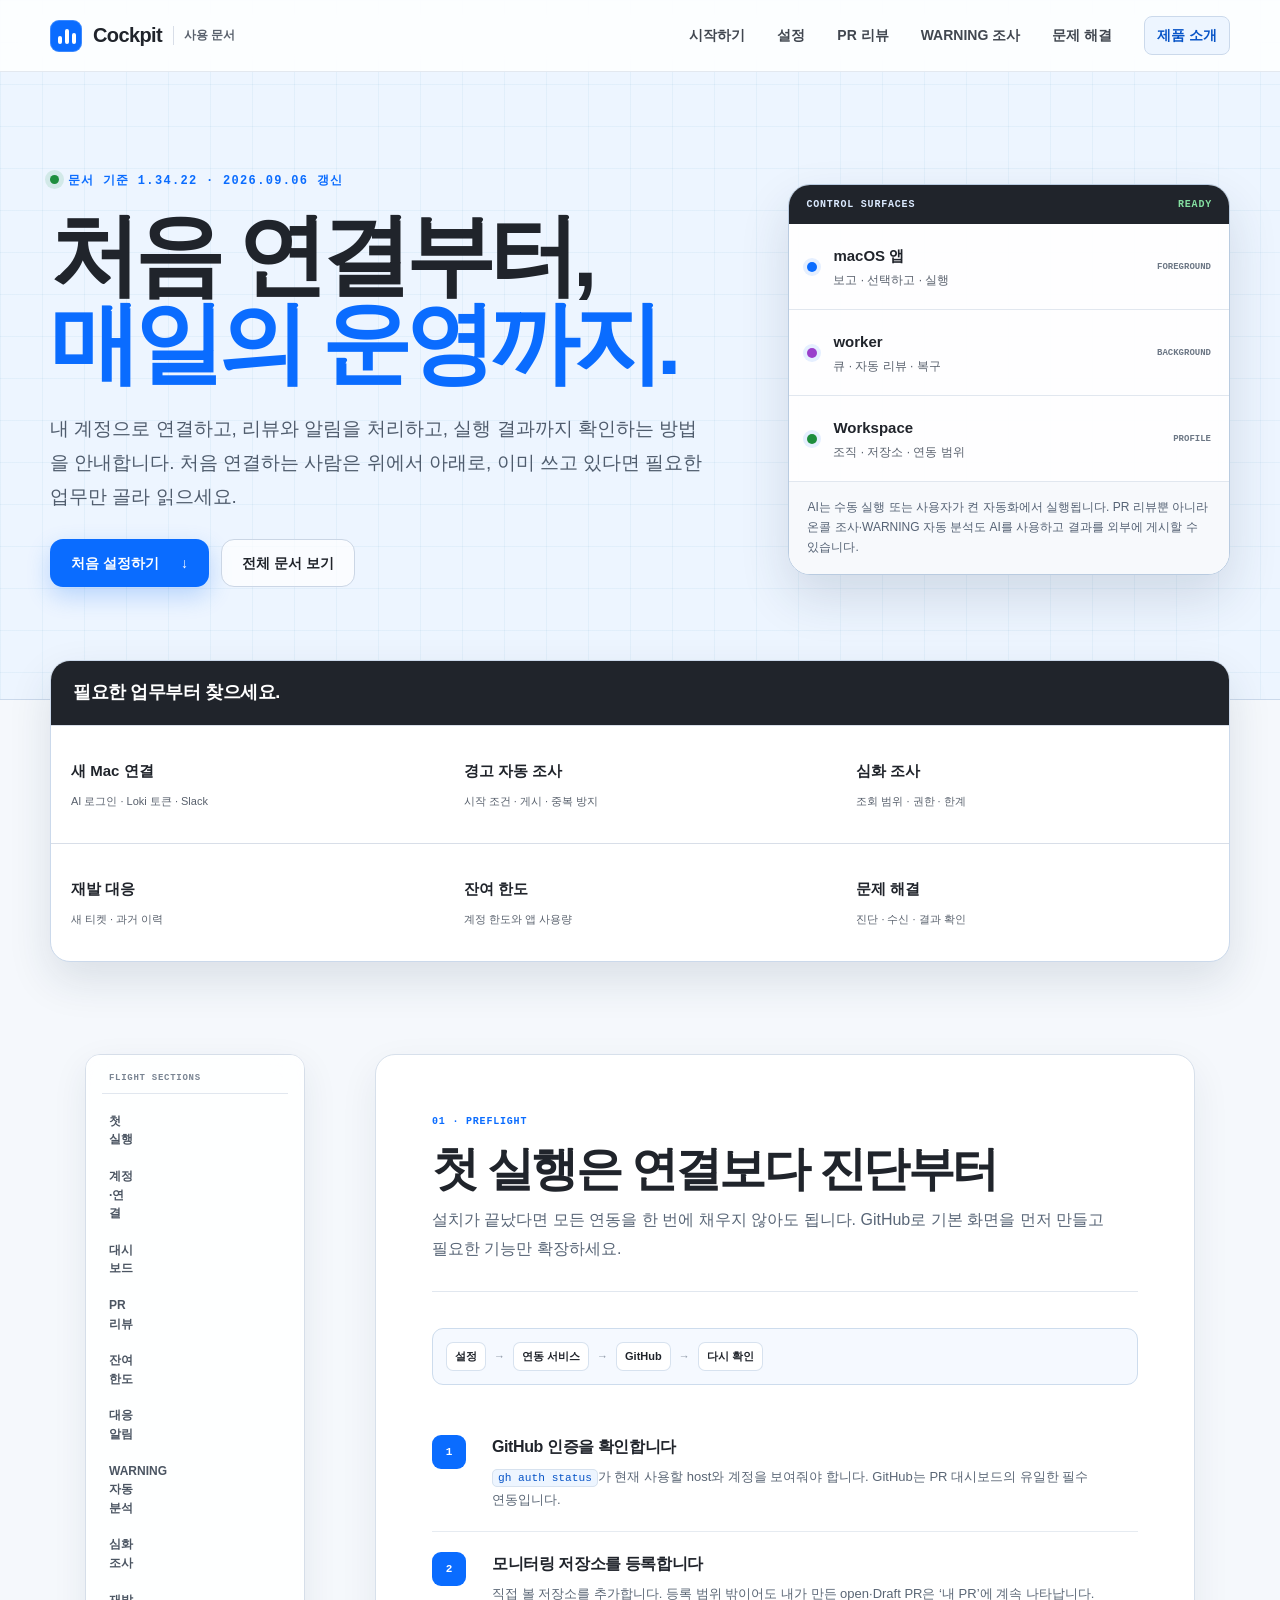
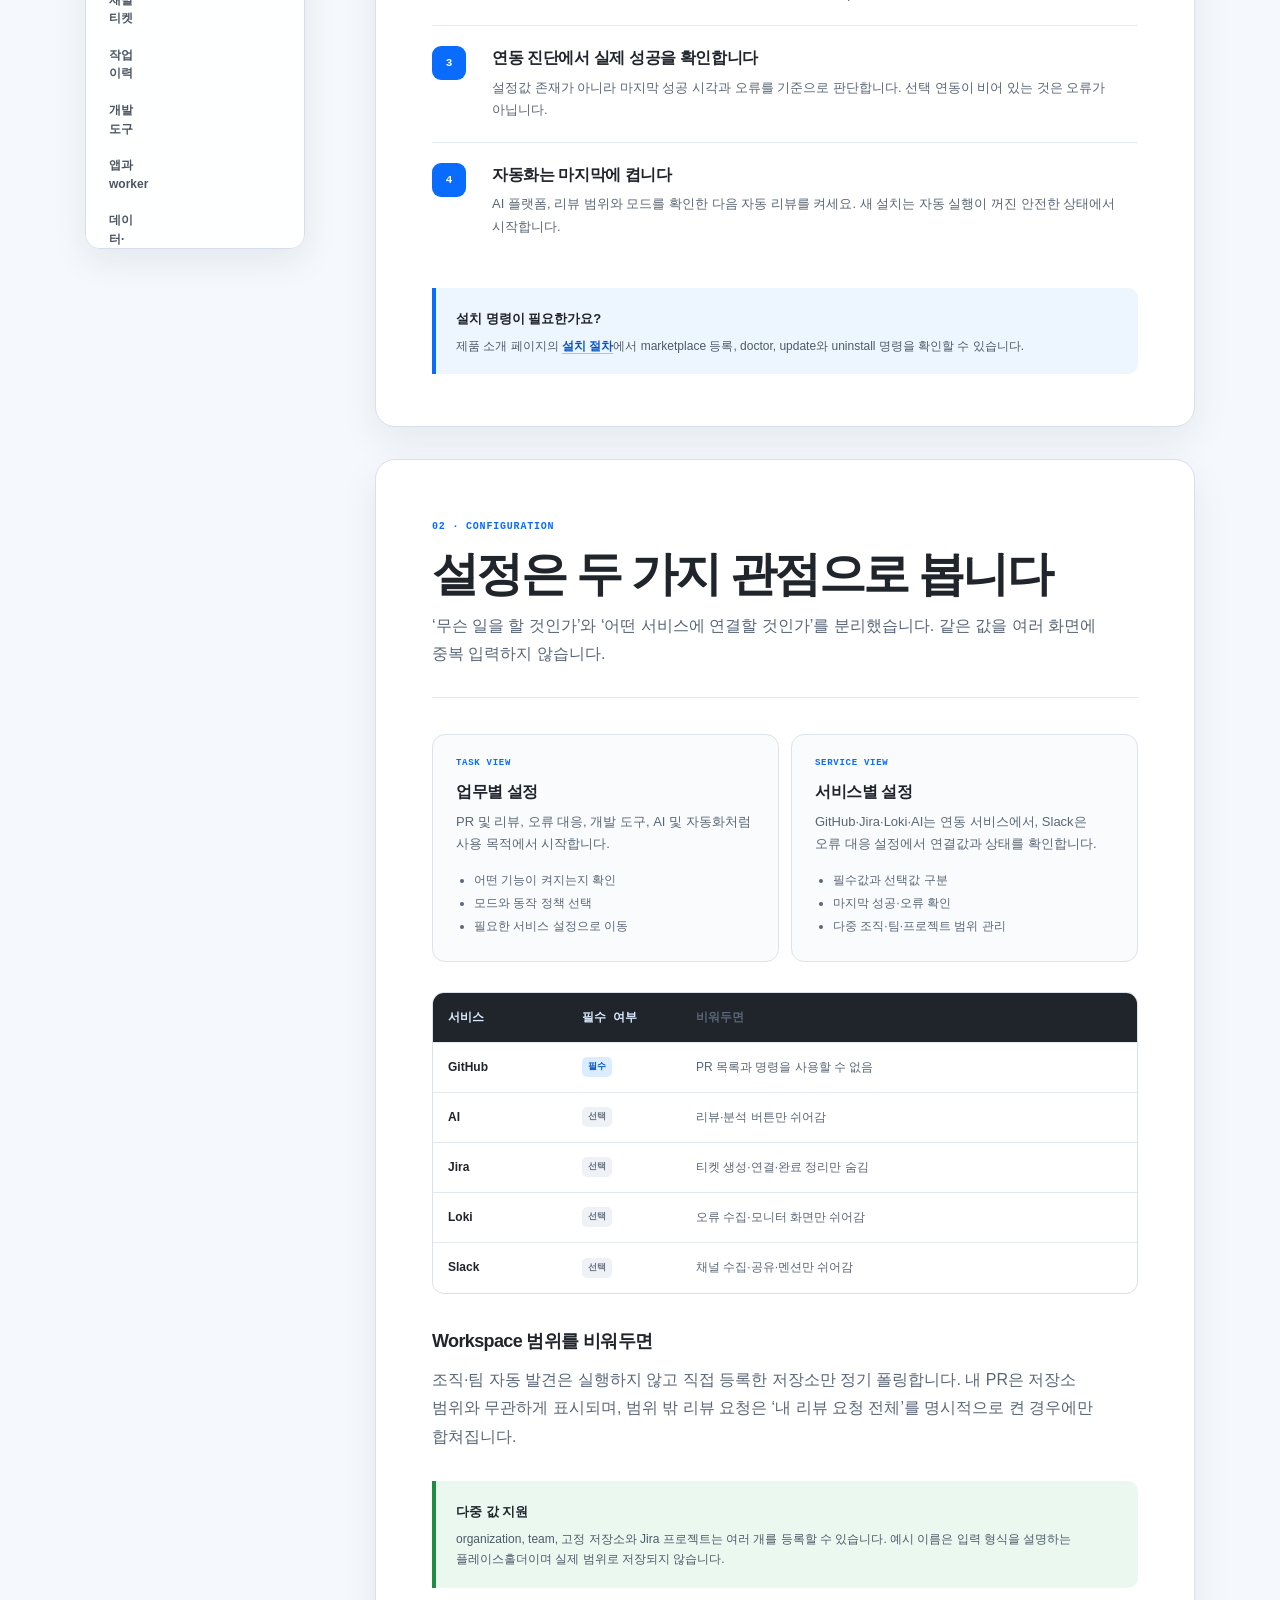
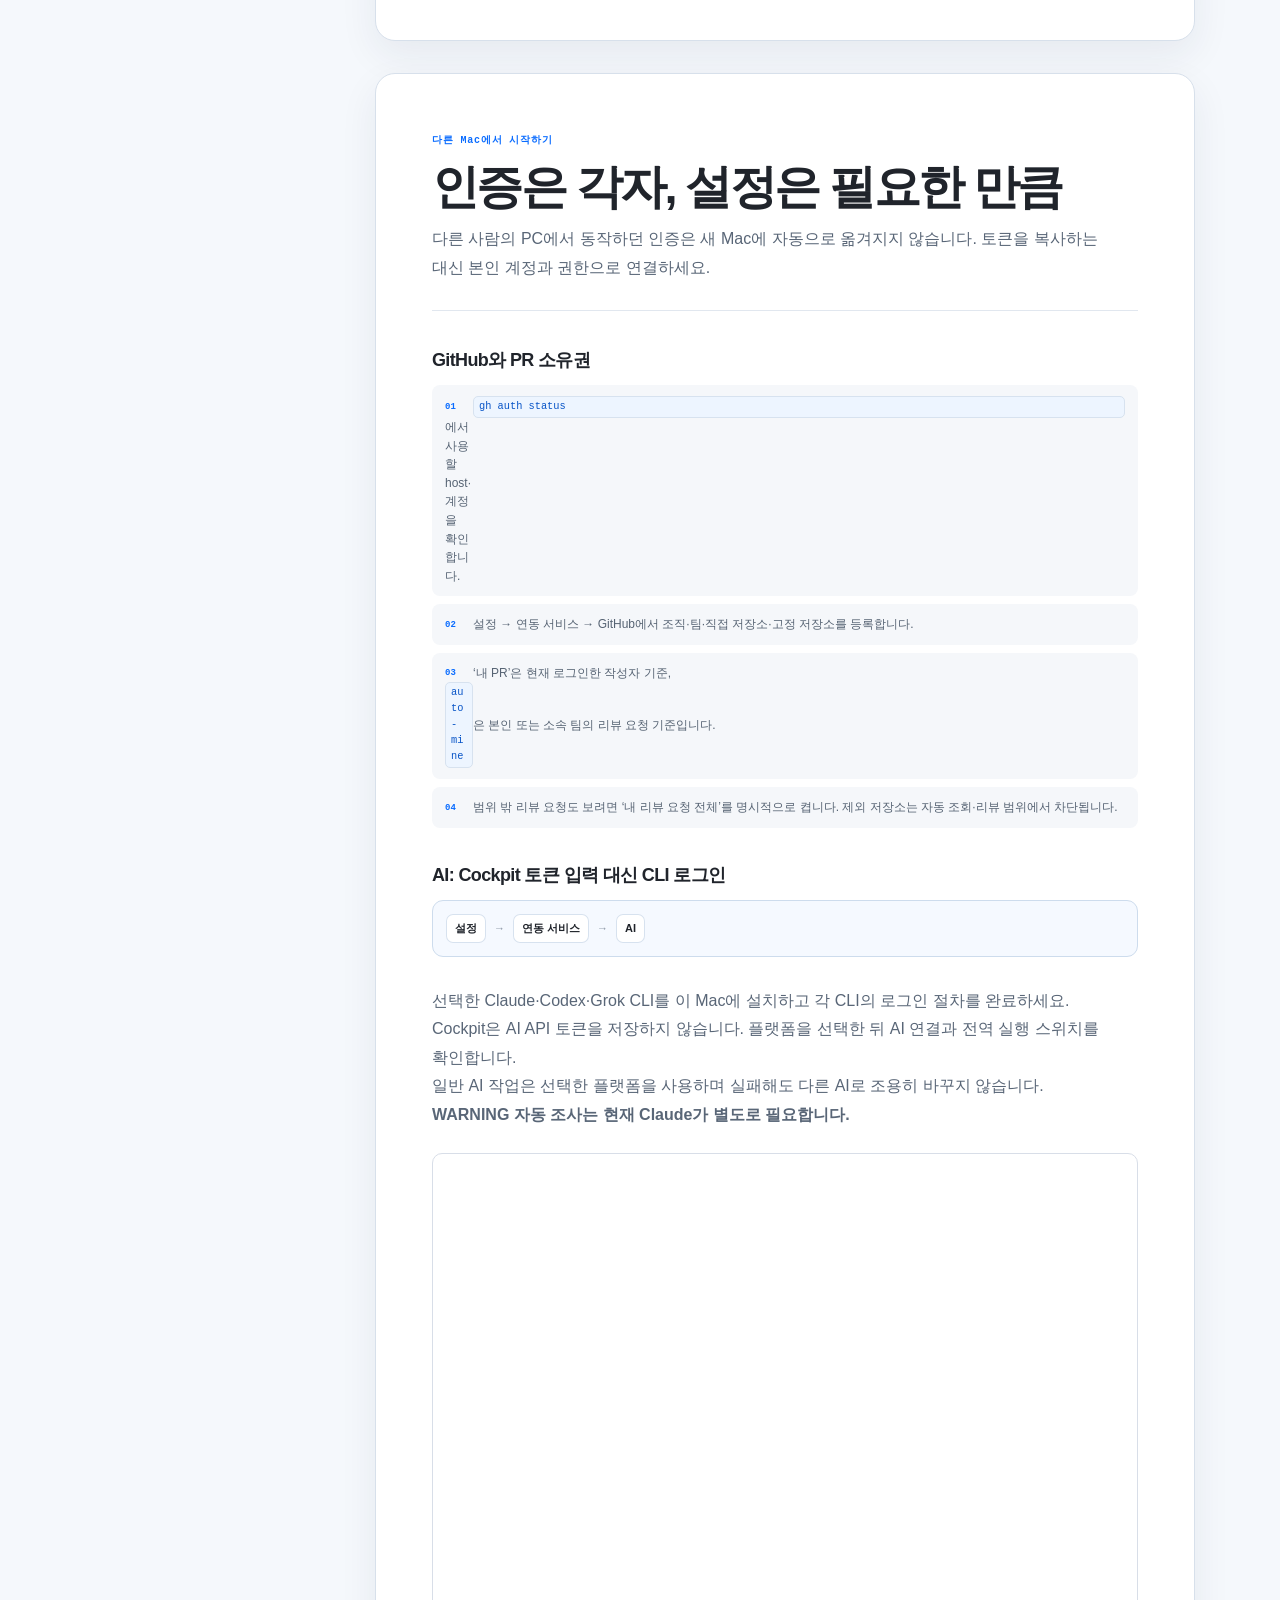
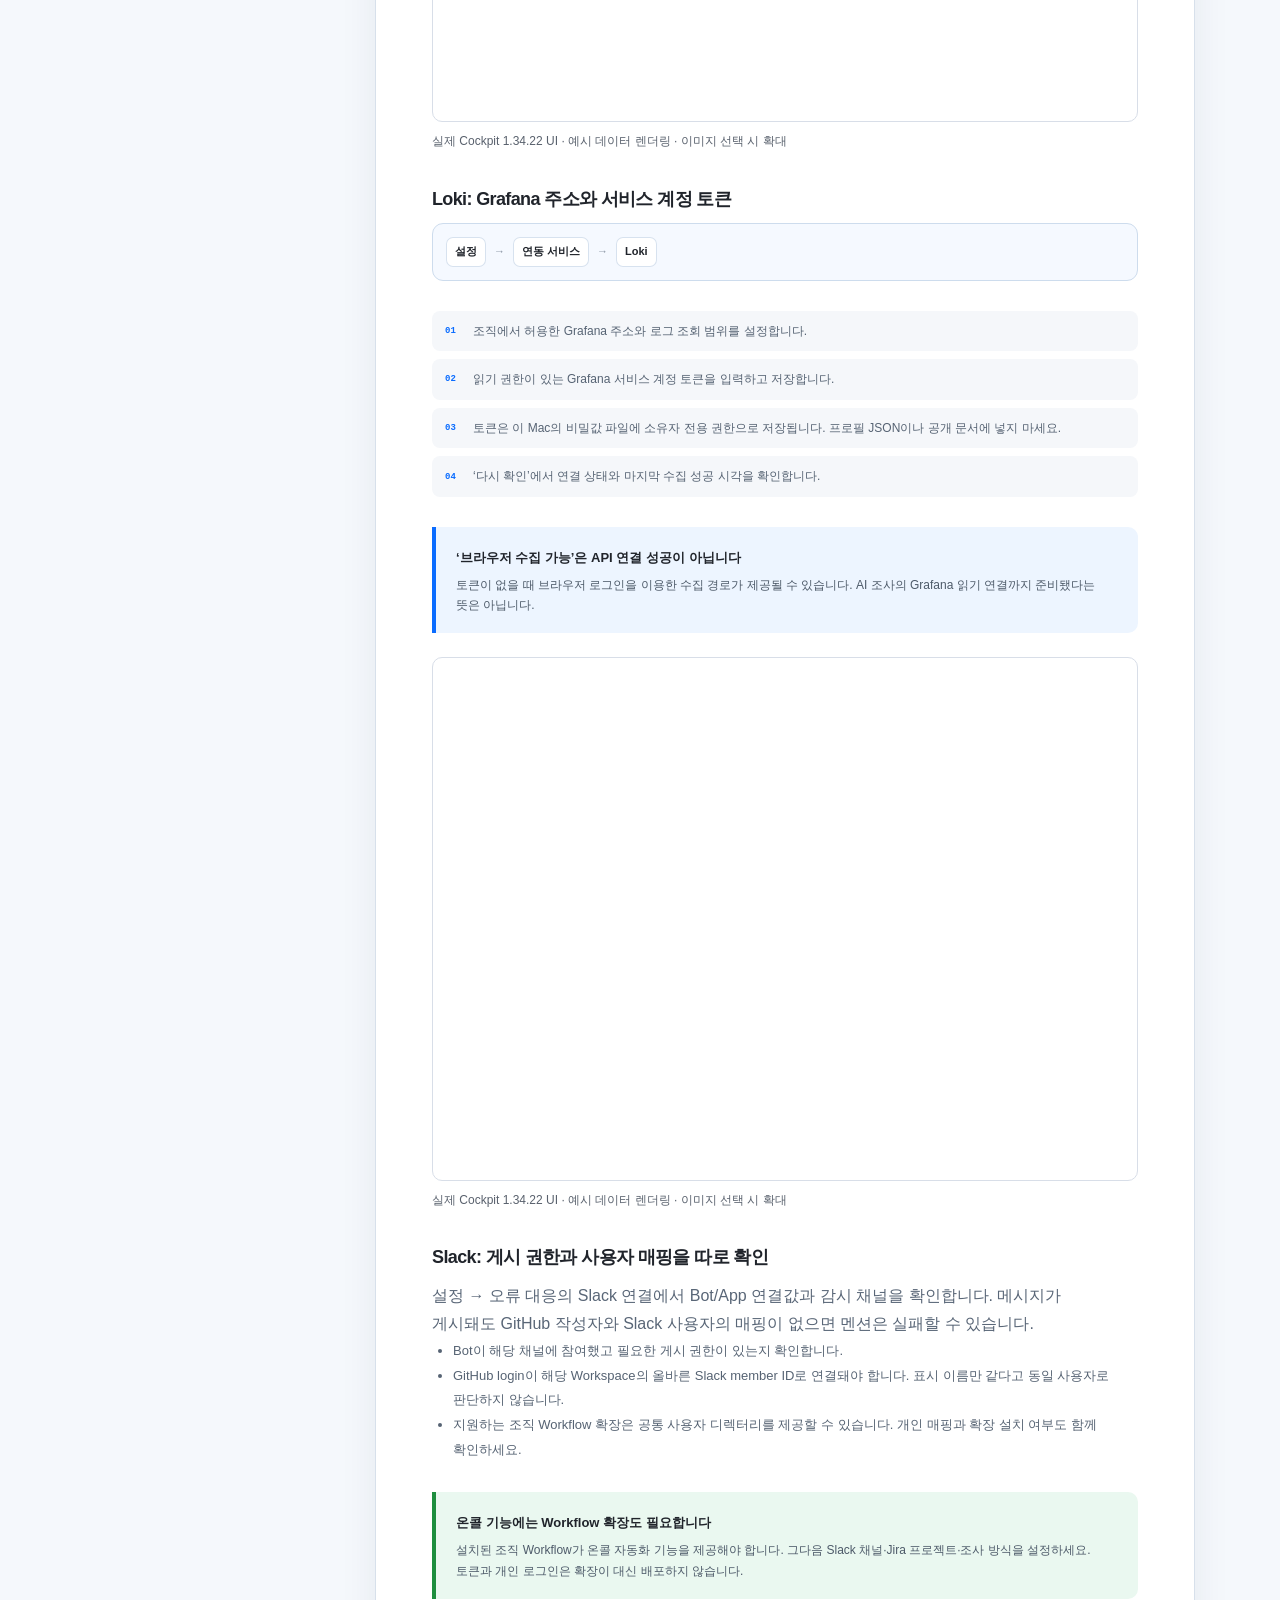
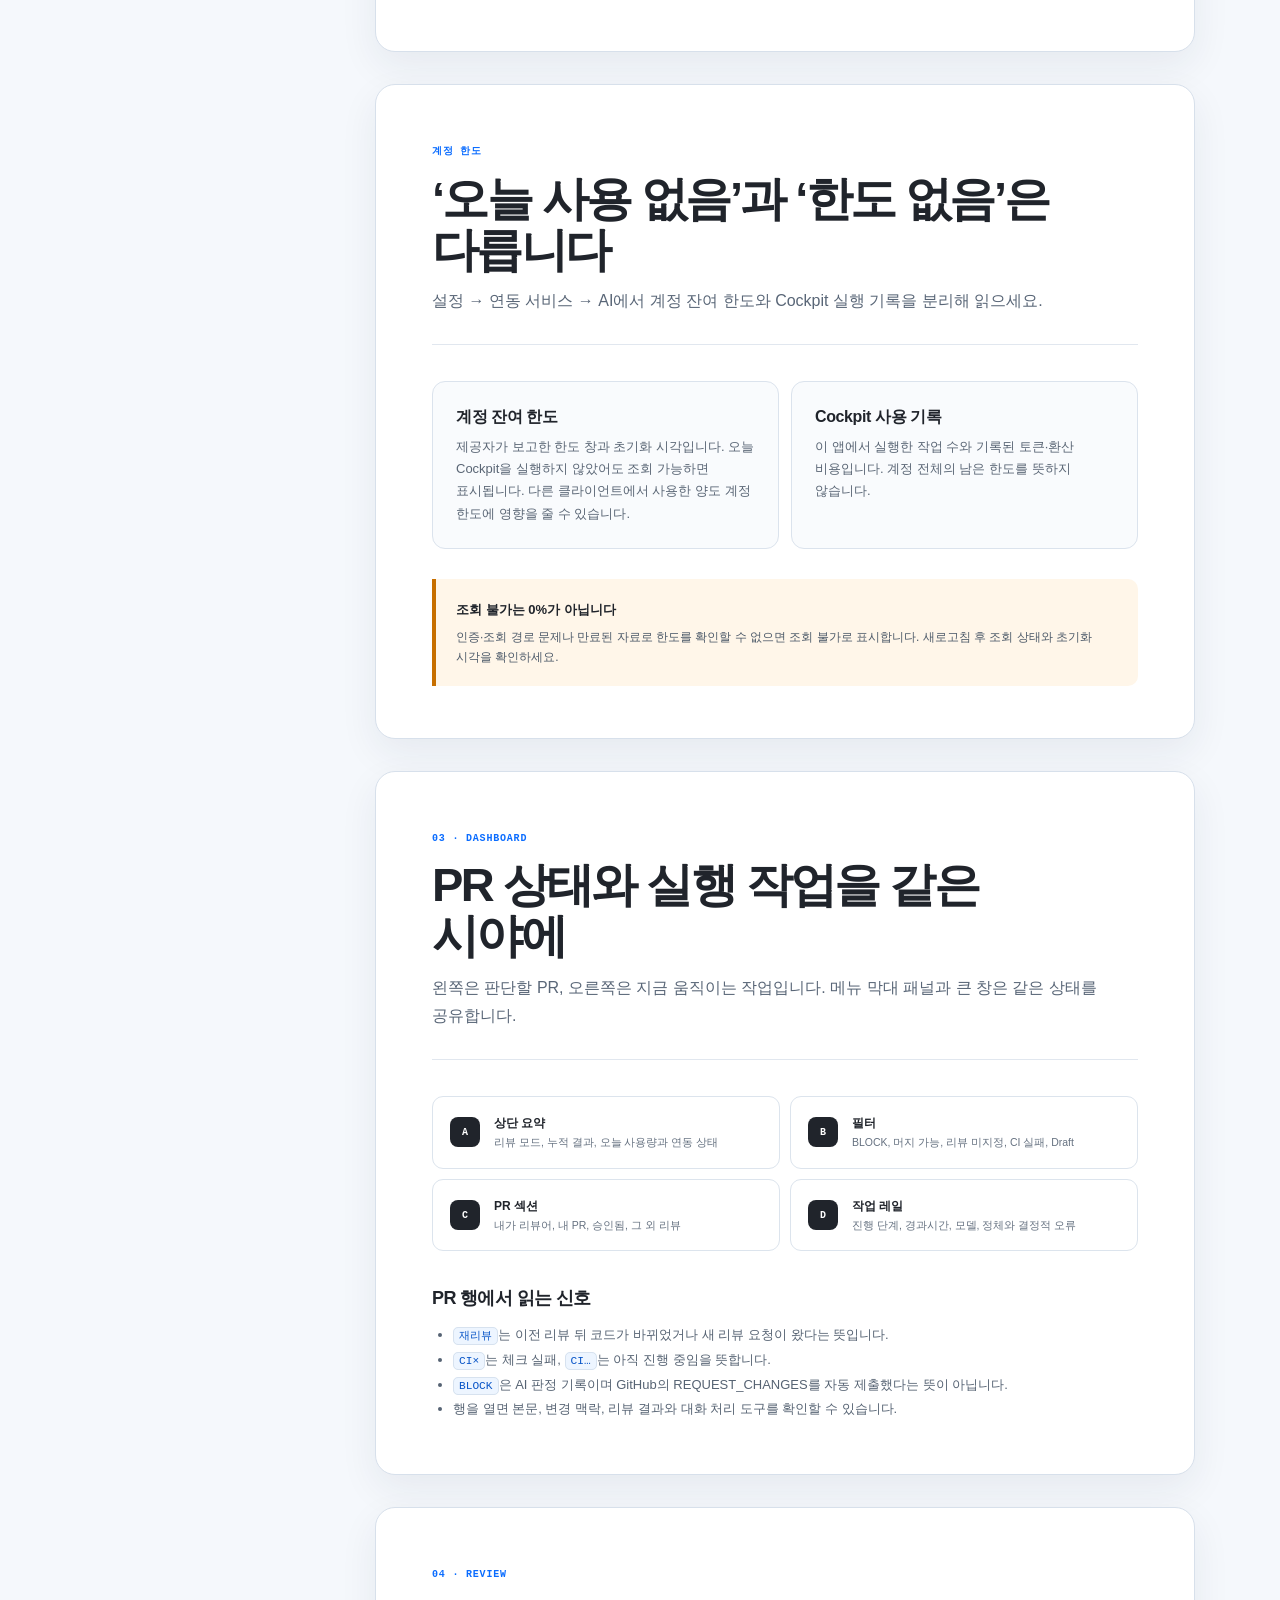
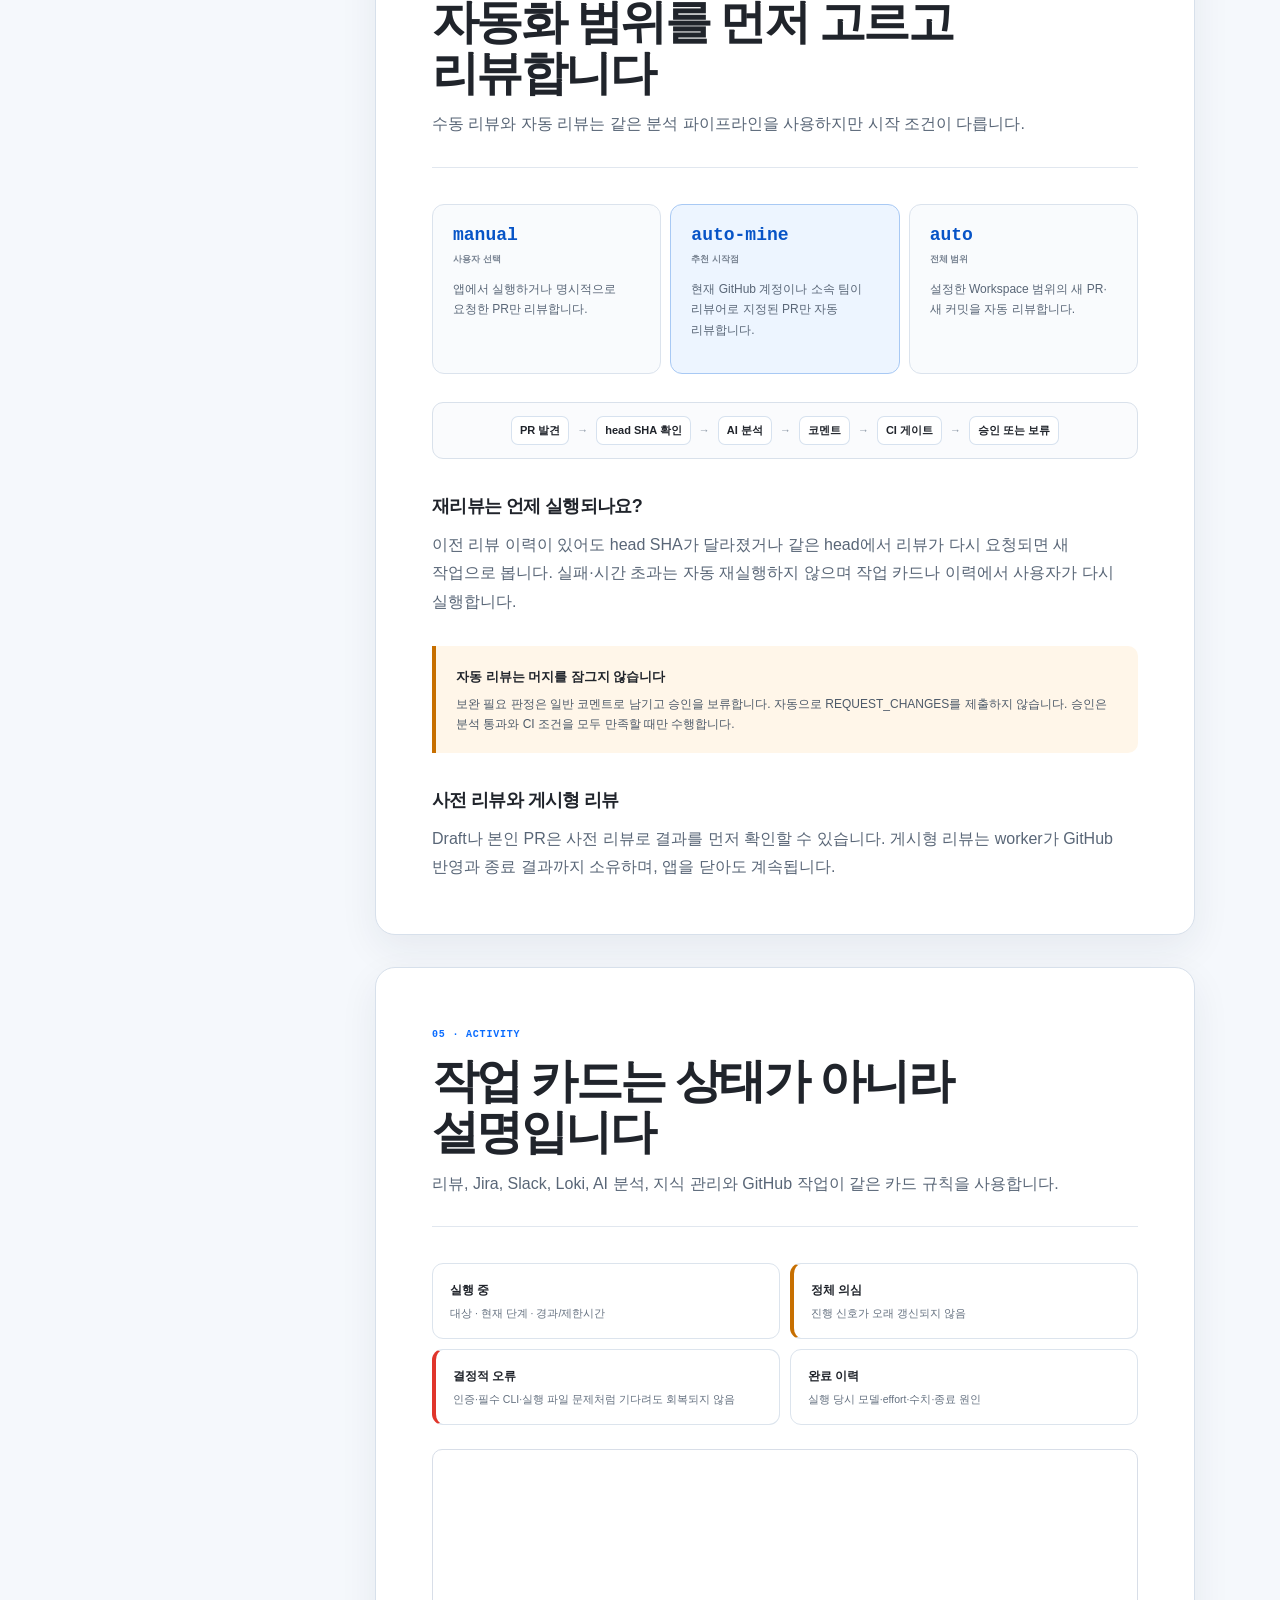
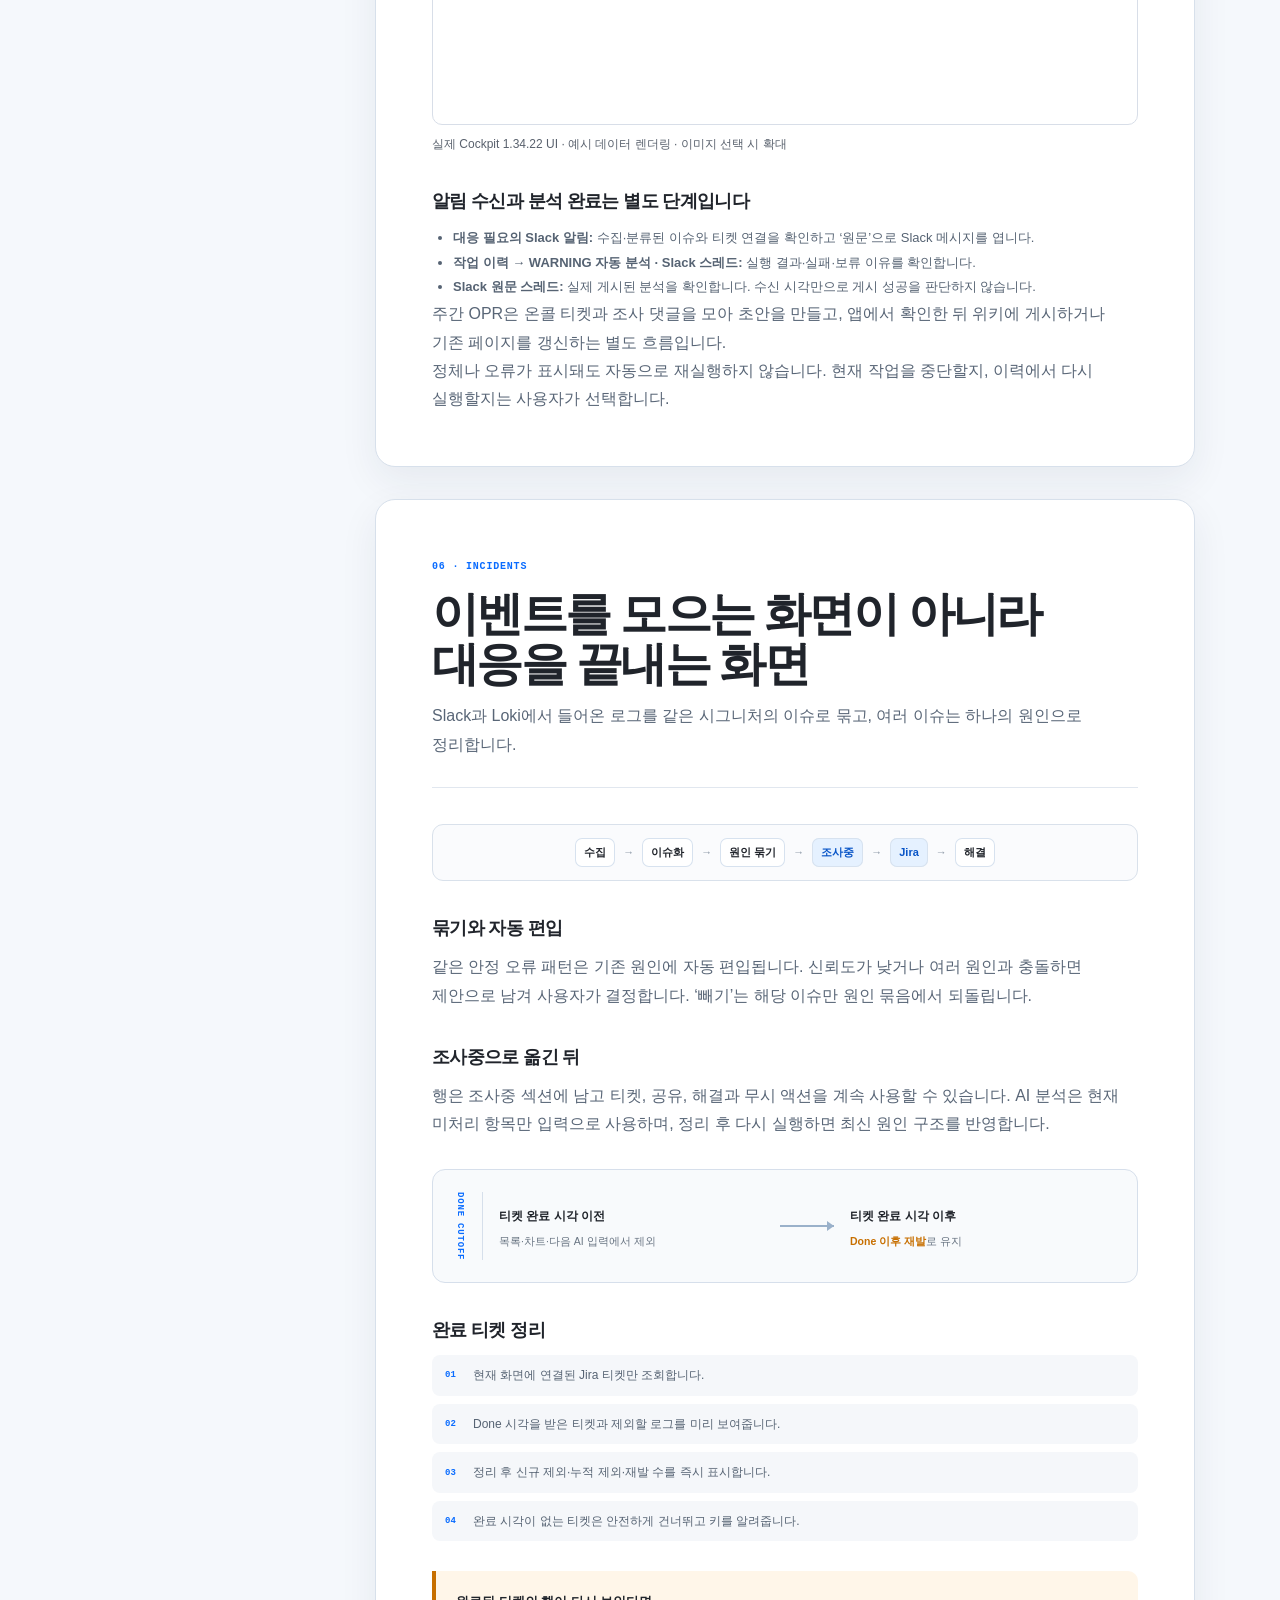
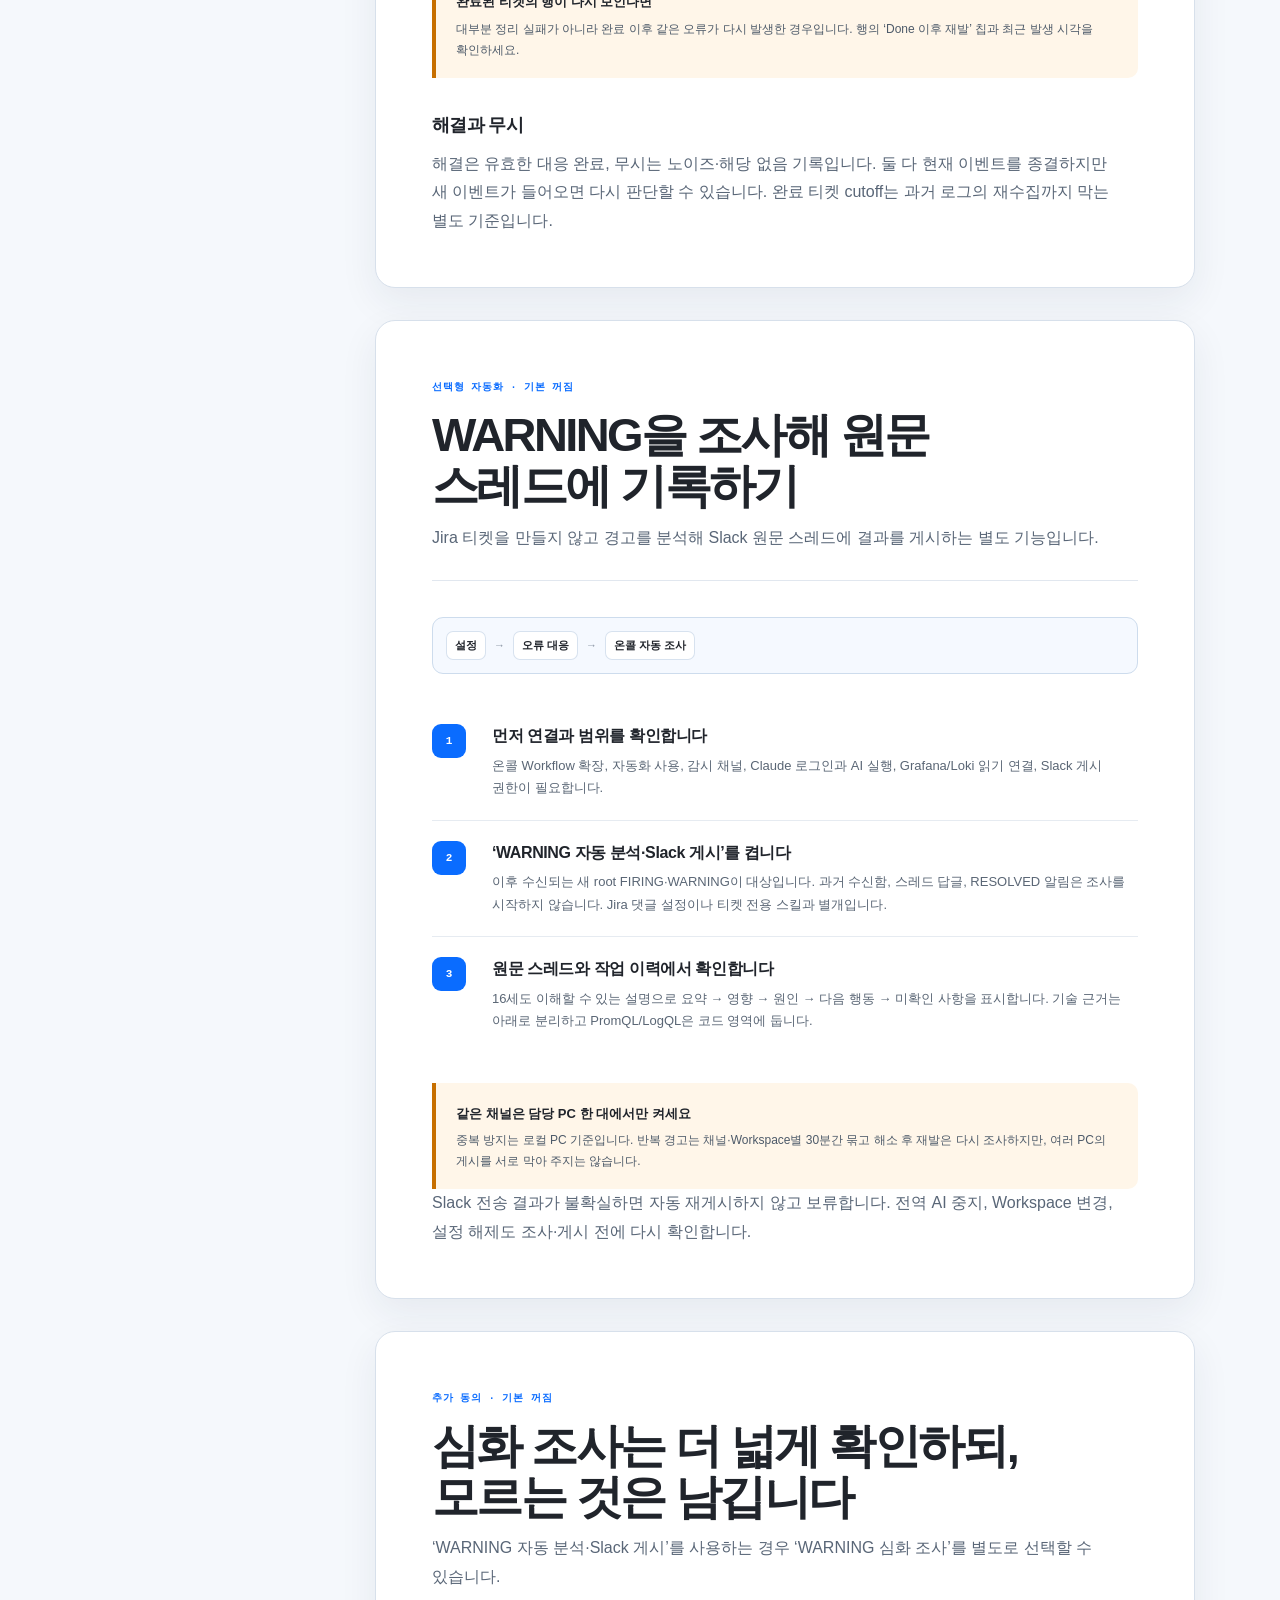
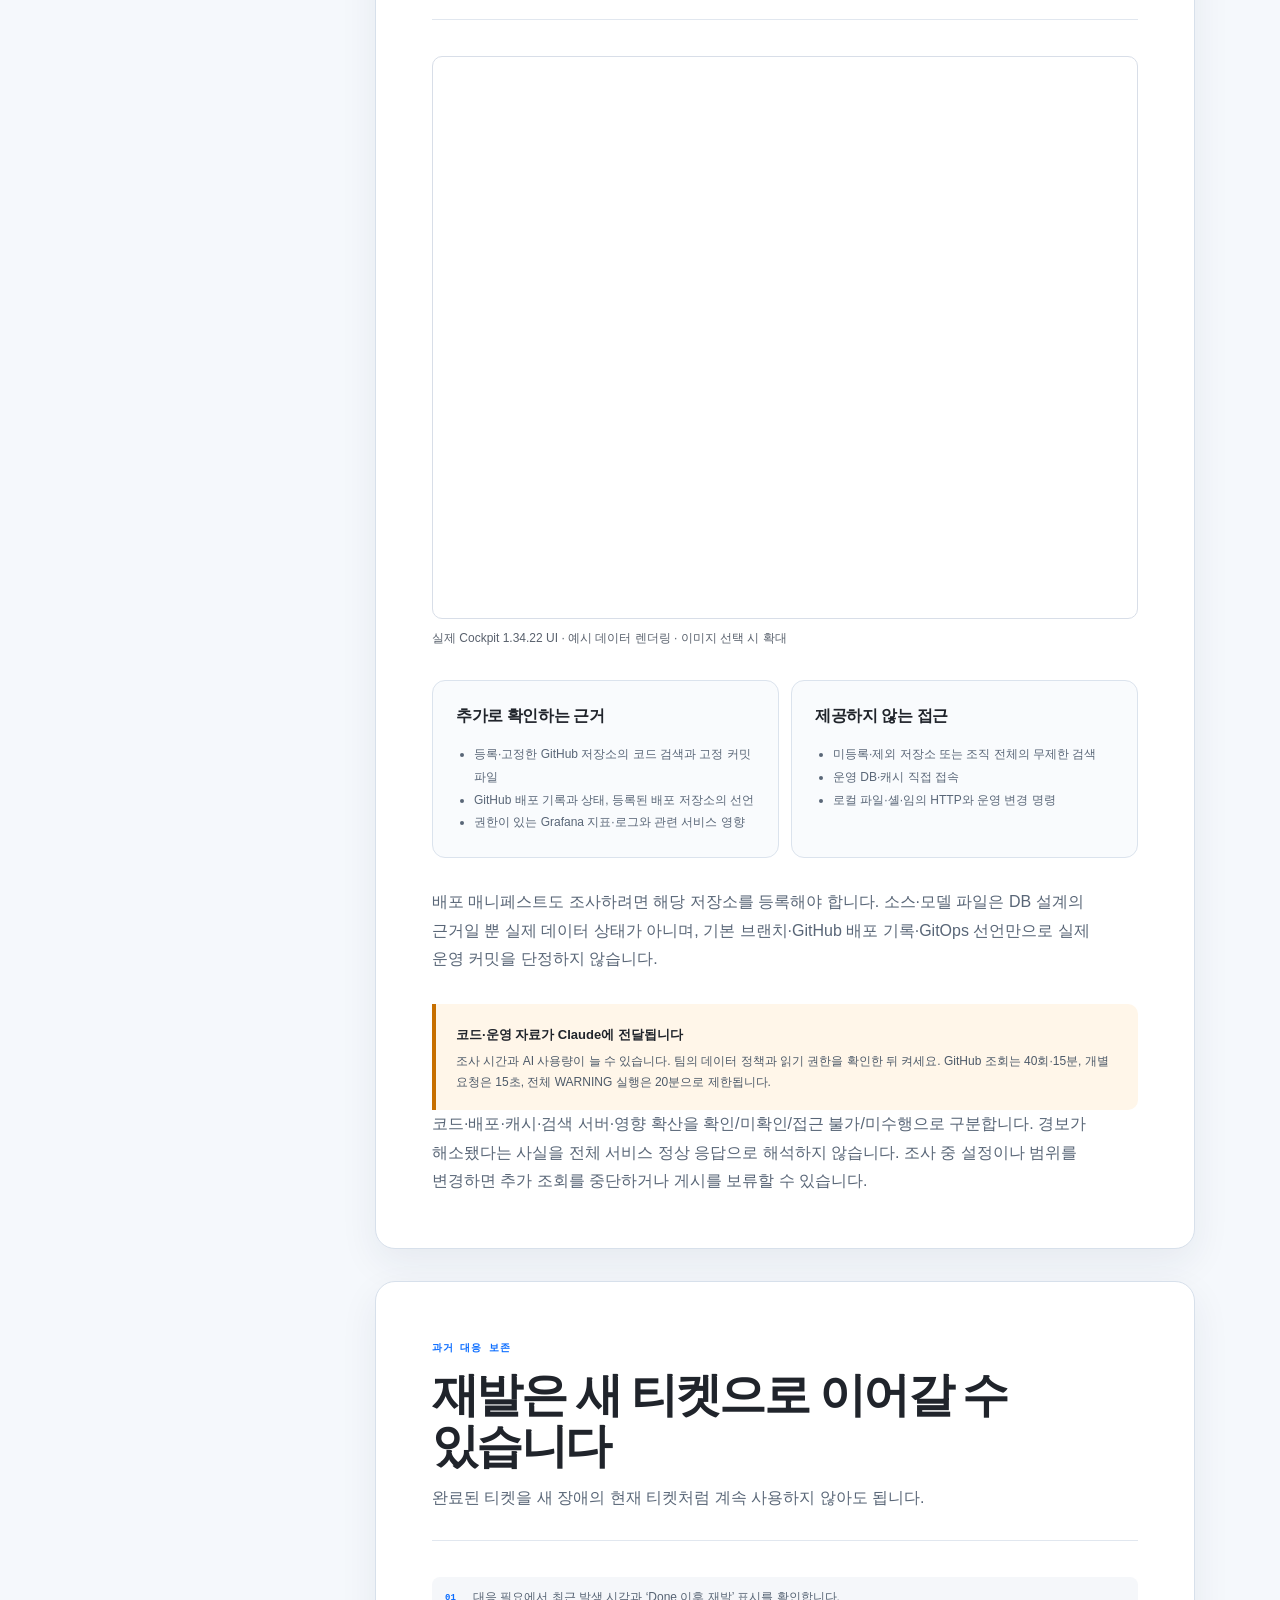
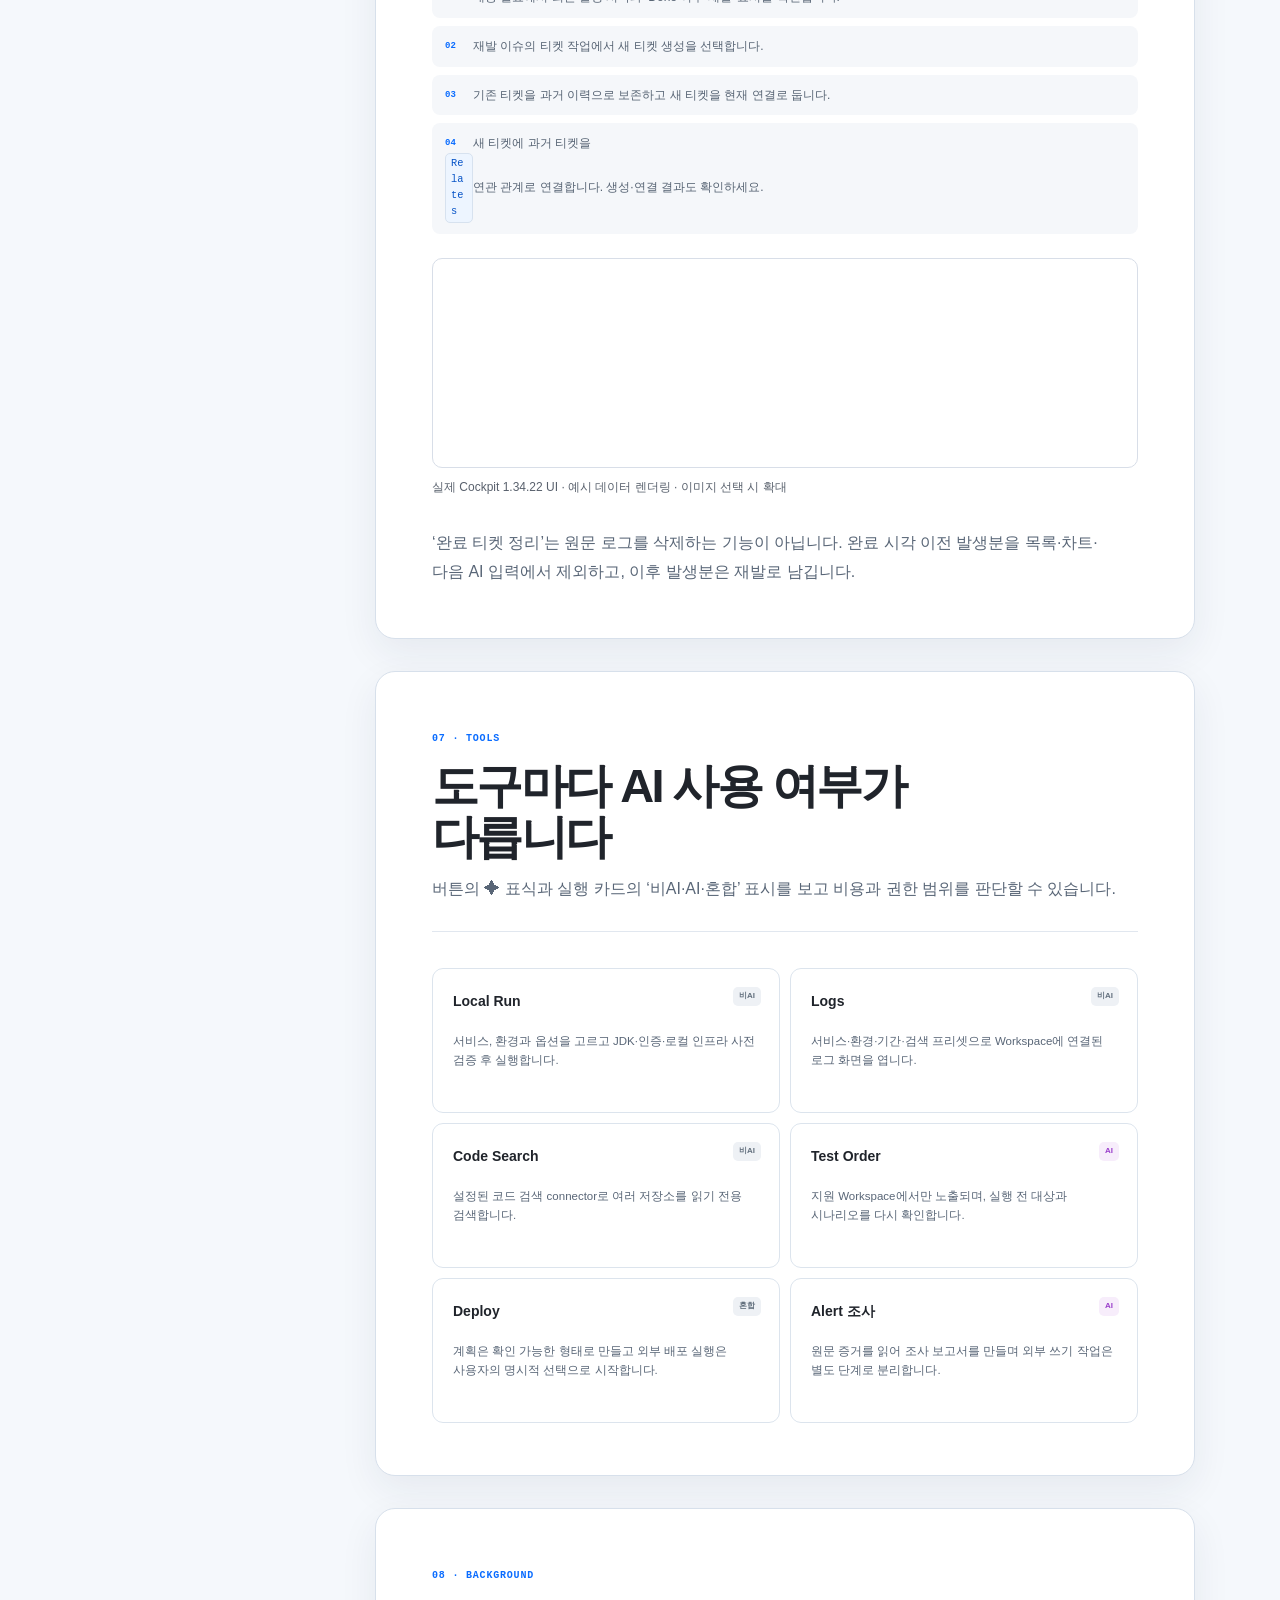
==== commit aed30e7a: "CSE-0 (docs/pages) 최신 기능과 실제 UI 예시로 공개 가이드 갱신 첫 설치 인증, WARNING 자동 분석과 심화 조사, 재발 티켓과 계정 잔여 한도 안내를 추가합" ====
--- a/site/guide/index.html
+++ b/site/guide/index.html
@@ -11,12 +11,12 @@
   <meta property="og:title" content="Cockpit 사용 문서 — 앱과 worker 운용 가이드">
   <meta property="og:description" content="첫 설정부터 PR 리뷰, 대응 알림, 개발 도구와 문제 해결까지.">
   <meta property="og:url" content="https://javarouka-musinsa.github.io/cockpit-pages/guide/">
-  <meta property="og:image" content="https://javarouka-musinsa.github.io/cockpit-pages/assets/social-card.png?v=guide-1">
+  <meta property="og:image" content="https://javarouka-musinsa.github.io/cockpit-pages/assets/social-card.png?v=guide-13422">
   <title>Cockpit 사용 문서 — 앱과 worker 운용 가이드</title>
   <link rel="canonical" href="https://javarouka-musinsa.github.io/cockpit-pages/guide/">
-  <link rel="icon" href="../assets/cockpit-mark.svg?v=guide-1" type="image/svg+xml">
-  <link rel="stylesheet" href="../assets/styles.css?v=guide-1">
-  <script src="../assets/app.js?v=guide-1" defer></script>
+  <link rel="icon" href="../assets/cockpit-mark.svg?v=guide-13422" type="image/svg+xml">
+  <link rel="stylesheet" href="../assets/styles.css?v=guide-13422">
+  <script src="../assets/app.js?v=guide-13422" defer></script>
 </head>
 <body class="guide-page">
   <a class="skip-link" href="#guide-main">본문으로 건너뛰기</a>
@@ -33,7 +33,7 @@
       <a href="#start">시작하기</a>
       <a href="#settings">설정</a>
       <a href="#review">PR 리뷰</a>
-      <a href="#alerts">대응 알림</a>
+      <a href="#warning">WARNING 조사</a>
       <a href="#troubleshooting">문제 해결</a>
       <a class="nav-home" href="../">제품 소개</a>
     </nav>
@@ -42,10 +42,10 @@
   <main id="guide-main">
     <section class="guide-hero" aria-labelledby="guide-title">
       <div>
-        <p class="eyebrow"><span class="live-dot"></span> Cockpit flight manual · v1</p>
-        <h1 id="guide-title">앱은 조종석,<br><span>worker는 자동 항법.</span></h1>
+        <p class="eyebrow"><span class="live-dot"></span> 문서 기준 1.34.22 · 2026.09.06 갱신</p>
+        <h1 id="guide-title">처음 연결부터,<br><span>매일의 운영까지.</span></h1>
         <p>
-          Cockpit의 화면과 백그라운드 자동화가 어디서 만나고 어디서 나뉘는지부터 설명합니다.
+          내 계정으로 연결하고, 리뷰와 알림을 처리하고, 실행 결과까지 확인하는 방법을 안내합니다.
           처음 연결하는 사람은 위에서 아래로, 이미 쓰고 있다면 필요한 업무만 골라 읽으세요.
         </p>
         <div class="hero-actions">
@@ -58,36 +58,16 @@
         <div class="instrument-row"><i class="instrument-blue"></i><div><b>macOS 앱</b><span>보고 · 선택하고 · 실행</span></div><em>FOREGROUND</em></div>
         <div class="instrument-row"><i class="instrument-violet"></i><div><b>worker</b><span>큐 · 자동 리뷰 · 복구</span></div><em>BACKGROUND</em></div>
         <div class="instrument-row"><i class="instrument-green"></i><div><b>Workspace</b><span>조직 · 저장소 · 연동 범위</span></div><em>PROFILE</em></div>
-        <p>유휴 상태에서는 AI를 실행하지 않습니다. 자동 소모는 사용자가 켠 자동 리뷰 경로에서만 발생합니다.</p>
+        <p>AI는 수동 실행 또는 사용자가 켠 자동화에서 실행됩니다. PR 리뷰뿐 아니라 온콜 조사·WARNING 자동 분석도 AI를 사용하고 결과를 외부에 게시할 수 있습니다.</p>
       </div>
     </section>
 
-    <section class="guide-map" id="map" aria-labelledby="map-title">
-      <div class="guide-map-title"><small>DOCUMENT MAP</small><h2 id="map-title">업무를 기준으로 찾으세요.</h2></div>
-      <a href="#start"><span>01</span><b>첫 실행</b><small>설치 · 필수 연결 · 진단</small></a>
-      <a href="#settings"><span>02</span><b>설정</b><small>Workspace · 서비스별 연결</small></a>
-      <a href="#dashboard"><span>03</span><b>대시보드</b><small>PR · 상태 · 작업 레일</small></a>
-      <a href="#review"><span>04</span><b>PR 리뷰</b><small>수동 · 자동 · 재리뷰</small></a>
-      <a href="#alerts"><span>05</span><b>대응 알림</b><small>묶기 · 조사 · 티켓 · 재발</small></a>
-      <a href="#tools"><span>06</span><b>개발 도구</b><small>로그 · 실행 · 배포 · 검색</small></a>
-      <a href="#worker"><span>07</span><b>worker</b><small>소유권 · 복구 · 안전장치</small></a>
-      <a href="#troubleshooting"><span>08</span><b>문제 해결</b><small>인증 · 누락 · 정체</small></a>
-    </section>
+    <section class="guide-map" id="map" aria-labelledby="map-title"><div class="guide-map-title"><h2 id="map-title">필요한 업무부터 찾으세요.</h2></div><a href="#connections"><b>새 Mac 연결</b><small>AI 로그인 · Loki 토큰 · Slack</small></a><a href="#warning"><b>경고 자동 조사</b><small>시작 조건 · 게시 · 중복 방지</small></a><a href="#deep"><b>심화 조사</b><small>조회 범위 · 권한 · 한계</small></a><a href="#recurrence"><b>재발 대응</b><small>새 티켓 · 과거 이력</small></a><a href="#usage"><b>잔여 한도</b><small>계정 한도와 앱 사용량</small></a><a href="#troubleshooting"><b>문제 해결</b><small>진단 · 수신 · 결과 확인</small></a></section>
 
     <div class="guide-shell">
       <aside class="guide-rail" aria-label="문서 목차">
         <p>FLIGHT SECTIONS</p>
-        <nav data-guide-nav>
-          <a href="#start"><span>01</span>첫 실행</a>
-          <a href="#settings"><span>02</span>설정</a>
-          <a href="#dashboard"><span>03</span>대시보드</a>
-          <a href="#review"><span>04</span>PR 리뷰</a>
-          <a href="#work"><span>05</span>작업·이력</a>
-          <a href="#alerts"><span>06</span>대응 알림</a>
-          <a href="#tools"><span>07</span>개발 도구</a>
-          <a href="#worker"><span>08</span>worker</a>
-          <a href="#troubleshooting"><span>09</span>문제 해결</a>
-        </nav>
+        <nav data-guide-nav><a href="#start">첫 실행</a><a href="#connections">계정·연결</a><a href="#dashboard">대시보드</a><a href="#review">PR 리뷰</a><a href="#usage">잔여 한도</a><a href="#alerts">대응 알림</a><a href="#warning">WARNING 자동 분석</a><a href="#deep">심화 조사</a><a href="#recurrence">재발 티켓</a><a href="#work">작업 이력</a><a href="#tools">개발 도구</a><a href="#worker">앱과 worker</a><a href="#safety">데이터·게시 권한</a><a href="#troubleshooting">문제 해결</a><a href="#images">이미지 제작 기준</a></nav>
         <div class="guide-legend">
           <span><i class="required-dot"></i>필수</span>
           <span><i class="optional-dot"></i>선택</span>
@@ -112,7 +92,7 @@
           <header><small>02 · CONFIGURATION</small><h2>설정은 두 가지 관점으로 봅니다</h2><p>‘무슨 일을 할 것인가’와 ‘어떤 서비스에 연결할 것인가’를 분리했습니다. 같은 값을 여러 화면에 중복 입력하지 않습니다.</p></header>
           <div class="guide-split">
             <article><span>TASK VIEW</span><h3>업무별 설정</h3><p>PR 및 리뷰, 오류 대응, 개발 도구, AI 및 자동화처럼 사용 목적에서 시작합니다.</p><ul><li>어떤 기능이 켜지는지 확인</li><li>모드와 동작 정책 선택</li><li>필요한 서비스 설정으로 이동</li></ul></article>
-            <article><span>SERVICE VIEW</span><h3>서비스별 설정</h3><p>GitHub, Jira, Loki, Slack, AI별 연결값과 인증 상태를 한곳에서 관리합니다.</p><ul><li>필수값과 선택값 구분</li><li>마지막 성공·오류 확인</li><li>다중 조직·팀·프로젝트 범위 관리</li></ul></article>
+            <article><span>SERVICE VIEW</span><h3>서비스별 설정</h3><p>GitHub·Jira·Loki·AI는 연동 서비스에서, Slack은 오류 대응 설정에서 연결값과 상태를 확인합니다.</p><ul><li>필수값과 선택값 구분</li><li>마지막 성공·오류 확인</li><li>다중 조직·팀·프로젝트 범위 관리</li></ul></article>
           </div>
           <div class="guide-table" role="table" aria-label="연동별 필수 여부">
             <div class="guide-table-head" role="row"><span>서비스</span><span>필수 여부</span><span>비워두면</span></div>
@@ -127,6 +107,19 @@
           <div class="guide-callout safe"><b>다중 값 지원</b><p>organization, team, 고정 저장소와 Jira 프로젝트는 여러 개를 등록할 수 있습니다. 예시 이름은 입력 형식을 설명하는 플레이스홀더이며 실제 범위로 저장되지 않습니다.</p></div>
         </section>
 
+        <section class="guide-section" id="connections">
+<header><small>다른 Mac에서 시작하기</small><h2>인증은 각자, 설정은 필요한 만큼</h2><p>다른 사람의 PC에서 동작하던 인증은 새 Mac에 자동으로 옮겨지지 않습니다. 토큰을 복사하는 대신 본인 계정과 권한으로 연결하세요.</p></header>
+<h3 class="guide-subtitle">GitHub와 PR 소유권</h3><ol class="guide-compact-steps"><li><code>gh auth status</code>에서 사용할 host·계정을 확인합니다.</li><li>설정 → 연동 서비스 → GitHub에서 조직·팀·직접 저장소·고정 저장소를 등록합니다.</li><li>‘내 PR’은 현재 로그인한 작성자 기준, <code>auto-mine</code>은 본인 또는 소속 팀의 리뷰 요청 기준입니다.</li><li>범위 밖 리뷰 요청도 보려면 ‘내 리뷰 요청 전체’를 명시적으로 켭니다. 제외 저장소는 자동 조회·리뷰 범위에서 차단됩니다.</li></ol>
+<h3 class="guide-subtitle">AI: Cockpit 토큰 입력 대신 CLI 로그인</h3><div class="guide-path"><span>설정</span><b>→</b><span>연동 서비스</span><b>→</b><span>AI</span></div><p>선택한 Claude·Codex·Grok CLI를 이 Mac에 설치하고 각 CLI의 로그인 절차를 완료하세요. Cockpit은 AI API 토큰을 저장하지 않습니다. 플랫폼을 선택한 뒤 AI 연결과 전역 실행 스위치를 확인합니다.</p><p>일반 AI 작업은 선택한 플랫폼을 사용하며 실패해도 다른 AI로 조용히 바꾸지 않습니다. <strong>WARNING 자동 조사는 현재 Claude가 별도로 필요합니다.</strong></p>
+<figure class="native-figure guide-capture"><a href="../assets/screens/ai-settings.png" target="_blank" rel="noopener" aria-label="AI 연결 안내와 예시 계정의 잔여 한도를 보여 주는 설정 화면 원본 이미지, 새 탭에서 열기"><img src="../assets/screens/ai-settings.png" width="2160" height="1740" alt="AI 연결 안내와 예시 계정의 잔여 한도를 보여 주는 설정 화면" loading="lazy"></a><figcaption>실제 Cockpit 1.34.22 UI · 예시 데이터 렌더링 · 이미지 선택 시 확대</figcaption></figure>
+<h3 class="guide-subtitle" id="loki">Loki: Grafana 주소와 서비스 계정 토큰</h3><div class="guide-path"><span>설정</span><b>→</b><span>연동 서비스</span><b>→</b><span>Loki</span></div><ol class="guide-compact-steps"><li>조직에서 허용한 Grafana 주소와 로그 조회 범위를 설정합니다.</li><li>읽기 권한이 있는 Grafana 서비스 계정 토큰을 입력하고 저장합니다.</li><li>토큰은 이 Mac의 비밀값 파일에 소유자 전용 권한으로 저장됩니다. 프로필 JSON이나 공개 문서에 넣지 마세요.</li><li>‘다시 확인’에서 연결 상태와 마지막 수집 성공 시각을 확인합니다.</li></ol><div class="guide-callout info"><b>‘브라우저 수집 가능’은 API 연결 성공이 아닙니다</b><p>토큰이 없을 때 브라우저 로그인을 이용한 수집 경로가 제공될 수 있습니다. AI 조사의 Grafana 읽기 연결까지 준비됐다는 뜻은 아닙니다.</p></div>
+<figure class="native-figure guide-capture"><a href="../assets/screens/loki-settings.png" target="_blank" rel="noopener" aria-label="예시 Grafana 주소와 토큰 입력 영역을 보여 주는 Loki 연결 설정 원본 이미지, 새 탭에서 열기"><img src="../assets/screens/loki-settings.png" width="2160" height="1600" alt="예시 Grafana 주소와 토큰 입력 영역을 보여 주는 Loki 연결 설정" loading="lazy"></a><figcaption>실제 Cockpit 1.34.22 UI · 예시 데이터 렌더링 · 이미지 선택 시 확대</figcaption></figure>
+<h3 class="guide-subtitle" id="slack">Slack: 게시 권한과 사용자 매핑을 따로 확인</h3><p>설정 → 오류 대응의 Slack 연결에서 Bot/App 연결값과 감시 채널을 확인합니다. 메시지가 게시돼도 GitHub 작성자와 Slack 사용자의 매핑이 없으면 멘션은 실패할 수 있습니다.</p><ul class="guide-bullets"><li>Bot이 해당 채널에 참여했고 필요한 게시 권한이 있는지 확인합니다.</li><li>GitHub login이 해당 Workspace의 올바른 Slack member ID로 연결돼야 합니다. 표시 이름만 같다고 동일 사용자로 판단하지 않습니다.</li><li>지원하는 조직 Workflow 확장은 공통 사용자 디렉터리를 제공할 수 있습니다. 개인 매핑과 확장 설치 여부도 함께 확인하세요.</li></ul>
+<div class="guide-callout safe"><b>온콜 기능에는 Workflow 확장도 필요합니다</b><p>설치된 조직 Workflow가 온콜 자동화 기능을 제공해야 합니다. 그다음 Slack 채널·Jira 프로젝트·조사 방식을 설정하세요. 토큰과 개인 로그인은 확장이 대신 배포하지 않습니다.</p></div>
+</section>
+
+<section class="guide-section" id="usage"><header><small>계정 한도</small><h2>‘오늘 사용 없음’과 ‘한도 없음’은 다릅니다</h2><p>설정 → 연동 서비스 → AI에서 계정 잔여 한도와 Cockpit 실행 기록을 분리해 읽으세요.</p></header><div class="guide-split"><article><h3>계정 잔여 한도</h3><p>제공자가 보고한 한도 창과 초기화 시각입니다. 오늘 Cockpit을 실행하지 않았어도 조회 가능하면 표시됩니다. 다른 클라이언트에서 사용한 양도 계정 한도에 영향을 줄 수 있습니다.</p></article><article><h3>Cockpit 사용 기록</h3><p>이 앱에서 실행한 작업 수와 기록된 토큰·환산 비용입니다. 계정 전체의 남은 한도를 뜻하지 않습니다.</p></article></div><div class="guide-callout warning"><b>조회 불가는 0%가 아닙니다</b><p>인증·조회 경로 문제나 만료된 자료로 한도를 확인할 수 없으면 조회 불가로 표시합니다. 새로고침 후 조회 상태와 초기화 시각을 확인하세요.</p></div></section>
+
         <section class="guide-section" id="dashboard">
           <header><small>03 · DASHBOARD</small><h2>PR 상태와 실행 작업을 같은 시야에</h2><p>왼쪽은 판단할 PR, 오른쪽은 지금 움직이는 작업입니다. 메뉴 막대 패널과 큰 창은 같은 상태를 공유합니다.</p></header>
           <div class="guide-anatomy">
@@ -162,6 +155,8 @@
             <div><b>결정적 오류</b><span>인증·필수 CLI·실행 파일 문제처럼 기다려도 회복되지 않음</span></div>
             <div><b>완료 이력</b><span>실행 당시 모델·effort·수치·종료 원인</span></div>
           </div>
+<figure class="native-figure guide-capture"><a href="../assets/screens/history.png" target="_blank" rel="noopener" aria-label="WARNING 분석과 재발 티켓 생성이 보이는 작업 이력 예시 원본 이미지, 새 탭에서 열기"><img src="../assets/screens/history.png" width="2160" height="840" alt="WARNING 분석과 재발 티켓 생성이 보이는 작업 이력 예시" loading="lazy"></a><figcaption>실제 Cockpit 1.34.22 UI · 예시 데이터 렌더링 · 이미지 선택 시 확대</figcaption></figure>
+<h3 class="guide-subtitle">알림 수신과 분석 완료는 별도 단계입니다</h3><ul class="guide-bullets"><li><strong>대응 필요의 Slack 알림:</strong> 수집·분류된 이슈와 티켓 연결을 확인하고 ‘원문’으로 Slack 메시지를 엽니다.</li><li><strong>작업 이력 → WARNING 자동 분석 · Slack 스레드:</strong> 실행 결과·실패·보류 이유를 확인합니다.</li><li><strong>Slack 원문 스레드:</strong> 실제 게시된 분석을 확인합니다. 수신 시각만으로 게시 성공을 판단하지 않습니다.</li></ul><p>주간 OPR은 온콜 티켓과 조사 댓글을 모아 초안을 만들고, 앱에서 확인한 뒤 위키에 게시하거나 기존 페이지를 갱신하는 별도 흐름입니다.</p>
           <p>정체나 오류가 표시돼도 자동으로 재실행하지 않습니다. 현재 작업을 중단할지, 이력에서 다시 실행할지는 사용자가 선택합니다.</p>
         </section>
 
@@ -185,6 +180,24 @@
           <p>해결은 유효한 대응 완료, 무시는 노이즈·해당 없음 기록입니다. 둘 다 현재 이벤트를 종결하지만 새 이벤트가 들어오면 다시 판단할 수 있습니다. 완료 티켓 cutoff는 과거 로그의 재수집까지 막는 별도 기준입니다.</p>
         </section>
 
+        <section class="guide-section" id="warning"><header><small>선택형 자동화 · 기본 꺼짐</small><h2>WARNING을 조사해 원문 스레드에 기록하기</h2><p>Jira 티켓을 만들지 않고 경고를 분석해 Slack 원문 스레드에 결과를 게시하는 별도 기능입니다.</p></header><div class="guide-path"><span>설정</span><b>→</b><span>오류 대응</span><b>→</b><span>온콜 자동 조사</span></div>
+<ol class="guide-steps"><li><span>1</span><div><h3>먼저 연결과 범위를 확인합니다</h3><p>온콜 Workflow 확장, 자동화 사용, 감시 채널, Claude 로그인과 AI 실행, Grafana/Loki 읽기 연결, Slack 게시 권한이 필요합니다.</p></div></li><li><span>2</span><div><h3>‘WARNING 자동 분석·Slack 게시’를 켭니다</h3><p>이후 수신되는 새 root FIRING·WARNING이 대상입니다. 과거 수신함, 스레드 답글, RESOLVED 알림은 조사를 시작하지 않습니다. Jira 댓글 설정이나 티켓 전용 스킬과 별개입니다.</p></div></li><li><span>3</span><div><h3>원문 스레드와 작업 이력에서 확인합니다</h3><p>16세도 이해할 수 있는 설명으로 요약 → 영향 → 원인 → 다음 행동 → 미확인 사항을 표시합니다. 기술 근거는 아래로 분리하고 PromQL/LogQL은 코드 영역에 둡니다.</p></div></li></ol>
+<div class="guide-callout warning"><b>같은 채널은 담당 PC 한 대에서만 켜세요</b><p>중복 방지는 로컬 PC 기준입니다. 반복 경고는 채널·Workspace별 30분간 묶고 해소 후 재발은 다시 조사하지만, 여러 PC의 게시를 서로 막아 주지는 않습니다.</p></div>
+<p>Slack 전송 결과가 불확실하면 자동 재게시하지 않고 보류합니다. 전역 AI 중지, Workspace 변경, 설정 해제도 조사·게시 전에 다시 확인합니다.</p>
+</section>
+
+<section class="guide-section" id="deep"><header><small>추가 동의 · 기본 꺼짐</small><h2>심화 조사는 더 넓게 확인하되, 모르는 것은 남깁니다</h2><p>‘WARNING 자동 분석·Slack 게시’를 사용하는 경우 ‘WARNING 심화 조사’를 별도로 선택할 수 있습니다.</p></header>
+<figure class="native-figure guide-capture"><a href="../assets/screens/warning-settings.png" target="_blank" rel="noopener" aria-label="WARNING 자동 분석과 읽기 전용 심화 조사 옵션이 있는 오류 대응 설정 원본 이미지, 새 탭에서 열기"><img src="../assets/screens/warning-settings.png" width="2160" height="1720" alt="WARNING 자동 분석과 읽기 전용 심화 조사 옵션이 있는 오류 대응 설정" loading="lazy"></a><figcaption>실제 Cockpit 1.34.22 UI · 예시 데이터 렌더링 · 이미지 선택 시 확대</figcaption></figure>
+<div class="guide-split"><article><h3>추가로 확인하는 근거</h3><ul><li>등록·고정한 GitHub 저장소의 코드 검색과 고정 커밋 파일</li><li>GitHub 배포 기록과 상태, 등록된 배포 저장소의 선언</li><li>권한이 있는 Grafana 지표·로그와 관련 서비스 영향</li></ul></article><article><h3>제공하지 않는 접근</h3><ul><li>미등록·제외 저장소 또는 조직 전체의 무제한 검색</li><li>운영 DB·캐시 직접 접속</li><li>로컬 파일·셸·임의 HTTP와 운영 변경 명령</li></ul></article></div>
+<p>배포 매니페스트도 조사하려면 해당 저장소를 등록해야 합니다. 소스·모델 파일은 DB 설계의 근거일 뿐 실제 데이터 상태가 아니며, 기본 브랜치·GitHub 배포 기록·GitOps 선언만으로 실제 운영 커밋을 단정하지 않습니다.</p>
+<div class="guide-callout warning"><b>코드·운영 자료가 Claude에 전달됩니다</b><p>조사 시간과 AI 사용량이 늘 수 있습니다. 팀의 데이터 정책과 읽기 권한을 확인한 뒤 켜세요. GitHub 조회는 40회·15분, 개별 요청은 15초, 전체 WARNING 실행은 20분으로 제한됩니다.</p></div>
+<p>코드·배포·캐시·검색 서버·영향 확산을 확인/미확인/접근 불가/미수행으로 구분합니다. 경보가 해소됐다는 사실을 전체 서비스 정상 응답으로 해석하지 않습니다. 조사 중 설정이나 범위를 변경하면 추가 조회를 중단하거나 게시를 보류할 수 있습니다.</p>
+</section>
+
+<section class="guide-section" id="recurrence"><header><small>과거 대응 보존</small><h2>재발은 새 티켓으로 이어갈 수 있습니다</h2><p>완료된 티켓을 새 장애의 현재 티켓처럼 계속 사용하지 않아도 됩니다.</p></header><ol class="guide-compact-steps"><li>대응 필요에서 최근 발생 시각과 ‘Done 이후 재발’ 표시를 확인합니다.</li><li>재발 이슈의 티켓 작업에서 새 티켓 생성을 선택합니다.</li><li>기존 티켓을 과거 이력으로 보존하고 새 티켓을 현재 연결로 둡니다.</li><li>새 티켓에 과거 티켓을 <code>Relates</code> 연관 관계로 연결합니다. 생성·연결 결과도 확인하세요.</li></ol>
+<figure class="native-figure guide-capture"><a href="../assets/screens/alerts.png" target="_blank" rel="noopener" aria-label="새 티켓과 과거 티켓 이력이 있는 FAQ 지연 예시 원본 이미지, 새 탭에서 열기"><img src="../assets/screens/alerts.png" width="2160" height="640" alt="새 티켓과 과거 티켓 이력이 있는 FAQ 지연 예시" loading="lazy"></a><figcaption>실제 Cockpit 1.34.22 UI · 예시 데이터 렌더링 · 이미지 선택 시 확대</figcaption></figure>
+<p>‘완료 티켓 정리’는 원문 로그를 삭제하는 기능이 아닙니다. 완료 시각 이전 발생분을 목록·차트·다음 AI 입력에서 제외하고, 이후 발생분은 재발로 남깁니다.</p></section>
+
         <section class="guide-section" id="tools">
           <header><small>07 · TOOLS</small><h2>도구마다 AI 사용 여부가 다릅니다</h2><p>버튼의 ✦ 표식과 실행 카드의 ‘비AI·AI·혼합’ 표시를 보고 비용과 권한 범위를 판단할 수 있습니다.</p></header>
           <div class="tool-doc-grid">
@@ -206,10 +219,17 @@
           <div class="guide-callout safe"><b>중복 실행 방지</b><p>Workspace, PR head SHA와 리뷰 요청 신호를 함께 기록합니다. 같은 요청의 반복 폴링은 건너뛰고 코드 변경이나 새 재리뷰 요청만 새 작업으로 처리합니다.</p></div>
         </section>
 
+        <section class="guide-section" id="safety"><header><small>실행 전 확인</small><h2>로컬 보관과 외부 전달을 구분합니다</h2></header><ul class="guide-bullets"><li>이 공개 안내 사이트는 앱의 설정·계정·PR·로그를 수집하지 않습니다.</li><li>앱의 설정·상태·비밀값은 각 Mac에서 관리합니다. AI 실행 시 필요한 코드·로그는 해당 AI 서비스로 전달될 수 있습니다.</li><li>‘읽기 전용 조사’는 운영 시스템을 변경하지 않는다는 뜻입니다. WARNING 자동 게시를 켜면 조사 결과는 Slack에 쓰입니다.</li><li>일반 리뷰 게시, Jira 생성·댓글, 위키 게시도 각각의 실행·자동화 설정과 서비스 권한에 따릅니다.</li><li>업데이트는 통합 설치 경로를 사용합니다. 실행·대기 중 작업으로 막히면 작업 종료 후 다시 시도하고 강제로 우회하지 마세요.</li></ul></section>
+
         <section class="guide-section" id="troubleshooting">
           <header><small>09 · RECOVERY</small><h2>문제는 설정값보다 마지막 성공에서 찾습니다</h2><p>먼저 설정의 연동 진단과 작업 카드의 결정적 오류를 확인하세요.</p></header>
           <div class="trouble-list">
-            <details><summary>PR 목록이 비어 있습니다<span>＋</span></summary><p>GitHub 인증과 모니터링 저장소를 확인하세요. 조직·팀 범위를 비웠다면 직접 등록한 저장소만 정기 폴링합니다.</p></details>
+            <details><summary>AI가 연결되지 않고 토큰 입력 칸도 없습니다<span>＋</span></summary><p>각자 선택한 AI CLI에서 로그인한 다음 설정 → 연동 서비스 → AI의 연결과 실행 스위치를 확인하세요. WARNING 자동 조사는 별도로 Claude가 필요합니다. <a href="#connections">첫 연결 안내</a></p></details>
+<details><summary>Loki에 ‘토큰 없음 · 브라우저 수집 가능’이 표시됩니다<span>＋</span></summary><p>API 연결 완료 상태가 아닙니다. 설정 → 연동 서비스 → Loki에서 읽기 권한이 있는 서비스 계정 토큰을 저장하고 재진단하세요. <a href="#loki">Loki 안내</a></p></details>
+<details><summary>Slack 글은 게시되는데 멘션이 안 됩니다<span>＋</span></summary><p>게시 권한과 사용자 매핑은 별개입니다. 현재 GitHub login에 연결된 Slack member ID, Workspace 매핑과 공통 디렉터리 확장을 확인하세요. <a href="#slack">멘션 연결 안내</a></p></details>
+<details><summary>WARNING 분석 댓글이 보이지 않습니다<span>＋</span></summary><p>새 root FIRING·WARNING인지, 담당 PC에서 자동 게시가 켜져 있는지 확인하세요. 과거 수신함과 답글은 대상이 아닙니다. Claude·Grafana 읽기·Slack 게시 권한을 점검하고 작업 이력의 실패·보류 이유를 확인하세요. <a href="#warning">시작 조건</a></p></details>
+<details><summary>오늘 앱을 쓰지 않아 잔여 한도가 안 보입니다<span>＋</span></summary><p>오늘 실행 수와 계정 한도는 별개입니다. 계정 한도 조회 상태와 초기화 시각을 확인하세요. 조회 불가는 0% 소진이 아닙니다. <a href="#usage">사용량 안내</a></p></details>
+<details><summary>PR 목록이 비어 있습니다<span>＋</span></summary><p>GitHub 인증과 모니터링 저장소를 확인하세요. 조직·팀 범위를 비웠다면 직접 등록한 저장소만 정기 폴링합니다.</p></details>
             <details><summary>내 PR 또는 리뷰 요청이 보이지 않습니다<span>＋</span></summary><p>현재 <code>gh</code> 로그인 계정이 PR 작성자·리뷰어와 일치하는지 확인하세요. 범위 밖 리뷰 요청은 설정에서 ‘내 리뷰 요청 전체’를 켜야 합니다.</p></details>
             <details><summary>자동 리뷰가 시작되지 않습니다<span>＋</span></summary><p>AI 연동, 전역 AI 실행 스위치, 리뷰 모드와 Workspace 범위를 순서대로 확인하세요. <code>manual</code> 모드는 자동 리뷰를 실행하지 않습니다.</p></details>
             <details><summary>작업 카드가 정체 상태입니다<span>＋</span></summary><p>진행 신호가 늦은 것인지 결정적 오류가 있는지 먼저 구분하세요. 실패·시간 초과 작업은 자동 재실행되지 않으므로 원인을 해결한 뒤 수동으로 다시 실행합니다.</p></details>
@@ -219,6 +239,7 @@
           </div>
           <div class="guide-last-check"><span>LAST CHECK</span><div><b>설정 → 시작 및 상태 → 연동 진단</b><p>GitHub · AI · Jira · Loki · Slack의 마지막 성공과 오류를 한곳에서 확인합니다.</p></div></div>
         </section>
+<section class="guide-section" id="images"><header><small>공개 이미지</small><h2>화면은 실제 UI, 데이터는 공개용 예시입니다</h2><p>앱 1.34.22의 변경하지 않은 SwiftUI View를 격리된 테스트 창에서 렌더링해 내보냈습니다. HTML 모형이나 생성형 이미지가 아니며 설치된 실계정 앱의 화면 캡처도 아닙니다.</p></header><ul class="guide-bullets"><li>실제 PR·고객 정보·Slack ID·운영 로그·토큰을 복사하지 않았습니다.</li><li>샘플 데이터의 티켓·잔여 한도·작업 성공 표시는 기능 설명용이며 실제 실행 결과가 아닙니다.</li><li>별도 임시 설정 경로를 사용하고 렌더링 프로세스의 네트워크·하위 프로세스·실계정 민감 경로 읽기를 차단했습니다.</li><li>이미지에서 설정이 꺼져 있거나 확장 미설치로 보이는 것은 토큰·외부 연결을 주입하지 않은 예시 환경의 상태입니다.</li></ul><p>문서 기준 <strong>1.34.22</strong> · 갱신일 <time datetime="2026-09-06">2026년 9월 6일</time>. 이후 앱 버전에서는 배치나 기능이 달라질 수 있습니다.</p></section>
       </article>
     </div>
   </main>
@@ -226,7 +247,7 @@
   <footer class="site-footer guide-footer">
     <a class="brand footer-brand" href="../"><span class="brand-mark" aria-hidden="true"><span></span><span></span><span></span></span><span>Cockpit</span></a>
     <p><a href="#guide-main">문서 처음으로 ↑</a></p>
-    <small>앱과 worker 사용 문서 · v1</small>
+    <small>문서 기준 1.34.22 · 2026.09.06 갱신</small>
   </footer>
 </body>
 </html>
--- a/site/assets/styles.css
+++ b/site/assets/styles.css
@@ -4130,6 +4130,87 @@
   }
 }
 
+/* 1.34.22 public guide: native UI exports replace the illustrative HTML windows. */
+.release-page .hero {
+  display: block;
+  width: var(--content);
+  min-height: 0;
+  margin-inline: auto;
+  padding: 138px 0 64px;
+  overflow: visible;
+  background: transparent;
+}
+
+.release-page .hero::before,
+.release-page .hero::after {
+  display: none;
+}
+
+.release-page .hero-copy {
+  display: block;
+  max-width: 870px;
+  padding: 0;
+  margin: 0 0 36px;
+}
+
+.release-page .hero-copy h1 {
+  max-width: 850px;
+  font-size: clamp(32px, 4.5vw, 60px);
+  line-height: 1.17;
+  letter-spacing: -.045em;
+}
+
+.release-page .hero-lead { max-width: 680px; margin-top: 22px; }
+.release-page .hero-copy .eyebrow { letter-spacing: 0; font-family: inherit; }
+.release-page .hero-product { width: 100%; max-width: none; min-width: 0; margin: 0; padding: 0; transform: none; }
+.native-figure { width: 100%; margin: 0; }
+.native-figure > a { display: block; overflow: hidden; border: 1px solid var(--line); border-radius: 10px; background: white; }
+.native-figure img { display: block; width: 100%; height: auto; }
+.native-figure > a:hover { border-color: var(--blue); }
+.native-figure figcaption, .capture-method { margin: 10px 0 0; color: var(--ink-soft); font-size: 12px; line-height: 1.6; }
+.capture-method a, .native-description > a, .change-list a, .setup-section p a, .privacy-section a, .faq-list p a { text-decoration: underline; text-underline-offset: 3px; }
+.native-tour .section-heading, .release-updates .section-heading { max-width: 780px; }
+.native-tour .tour-tabs { margin-bottom: 0; flex-wrap: wrap; }
+.native-panel { padding-top: 24px; }
+.native-panel[hidden] { display: none; }
+.native-description { display: flex; align-items: center; justify-content: space-between; gap: 24px; margin-bottom: 20px; }
+.native-description > div { max-width: 740px; }
+.native-description h3 { margin: 0 0 8px; font-size: 24px; line-height: 1.35; letter-spacing: -.035em; }
+.native-description p { margin: 0; color: var(--ink-soft); line-height: 1.7; }
+.native-description > a { flex-shrink: 0; color: var(--blue-deep); font-weight: 650; }
+.change-list { border-top: 2px solid var(--ink); }
+.change-list article { display: grid; grid-template-columns: 120px minmax(0, 1fr); gap: 24px; padding: 28px 0; border-bottom: 1px solid var(--line); }
+.change-list article > span { color: var(--blue-deep); font-weight: 650; font-size: 16px; }
+.change-list h3 { margin: 0 0 7px; font-size: 22px; letter-spacing: -.025em; }
+.change-list p { max-width: 740px; margin: 0 0 10px; color: var(--ink-soft); line-height: 1.75; }
+.change-list a { color: var(--blue-deep); font-size: 14px; }
+.guide-capture { margin: 24px 0 32px; }
+.guide-content { min-width: 0; }
+.guide-content p, .guide-content li { word-break: keep-all; overflow-wrap: anywhere; }
+.guide-section h2, .guide-section h3, .release-page h1, .native-description h3 { word-break: keep-all; overflow-wrap: anywhere; }
+.guide-content [id] { scroll-margin-top: 100px; }
+.guide-rail { max-height: calc(100vh - 105px); overflow-y: auto; }
+.guide-page .guide-map { grid-template-columns: repeat(3, minmax(0, 1fr)); }
+.guide-map > a { gap: 8px; }
+.guide-page .guide-map > a { border: 0; border-top: 1px solid var(--line); }
+.guide-callout strong { color: inherit; }
+
+@media (max-width: 760px) {
+  .release-page .hero { padding-top: 112px; padding-bottom: 36px; }
+  .release-page .hero-copy { margin-bottom: 26px; }
+  .release-page .hero-copy h1 { font-size: clamp(30px, 7vw, 46px); }
+  .native-description { display: block; }
+  .native-description h3 { font-size: 21px; }
+  .native-description > a { display: inline-block; margin-top: 12px; }
+  .native-tour .tour-tabs button { flex: 1 0 auto; padding: 12px; }
+  .native-figure figcaption, .capture-method { font-size: 11px; }
+  .change-list article { grid-template-columns: 1fr; gap: 8px; padding-block: 22px; }
+  .change-list h3 { font-size: 20px; }
+  .guide-page .guide-map { grid-template-columns: repeat(2, minmax(0, 1fr)); }
+  .guide-page .guide-map-title { grid-column: 1 / -1; }
+  .guide-rail { max-height: none; }
+}
+
 @media (prefers-reduced-motion: reduce) {
   html {
     scroll-behavior: auto;
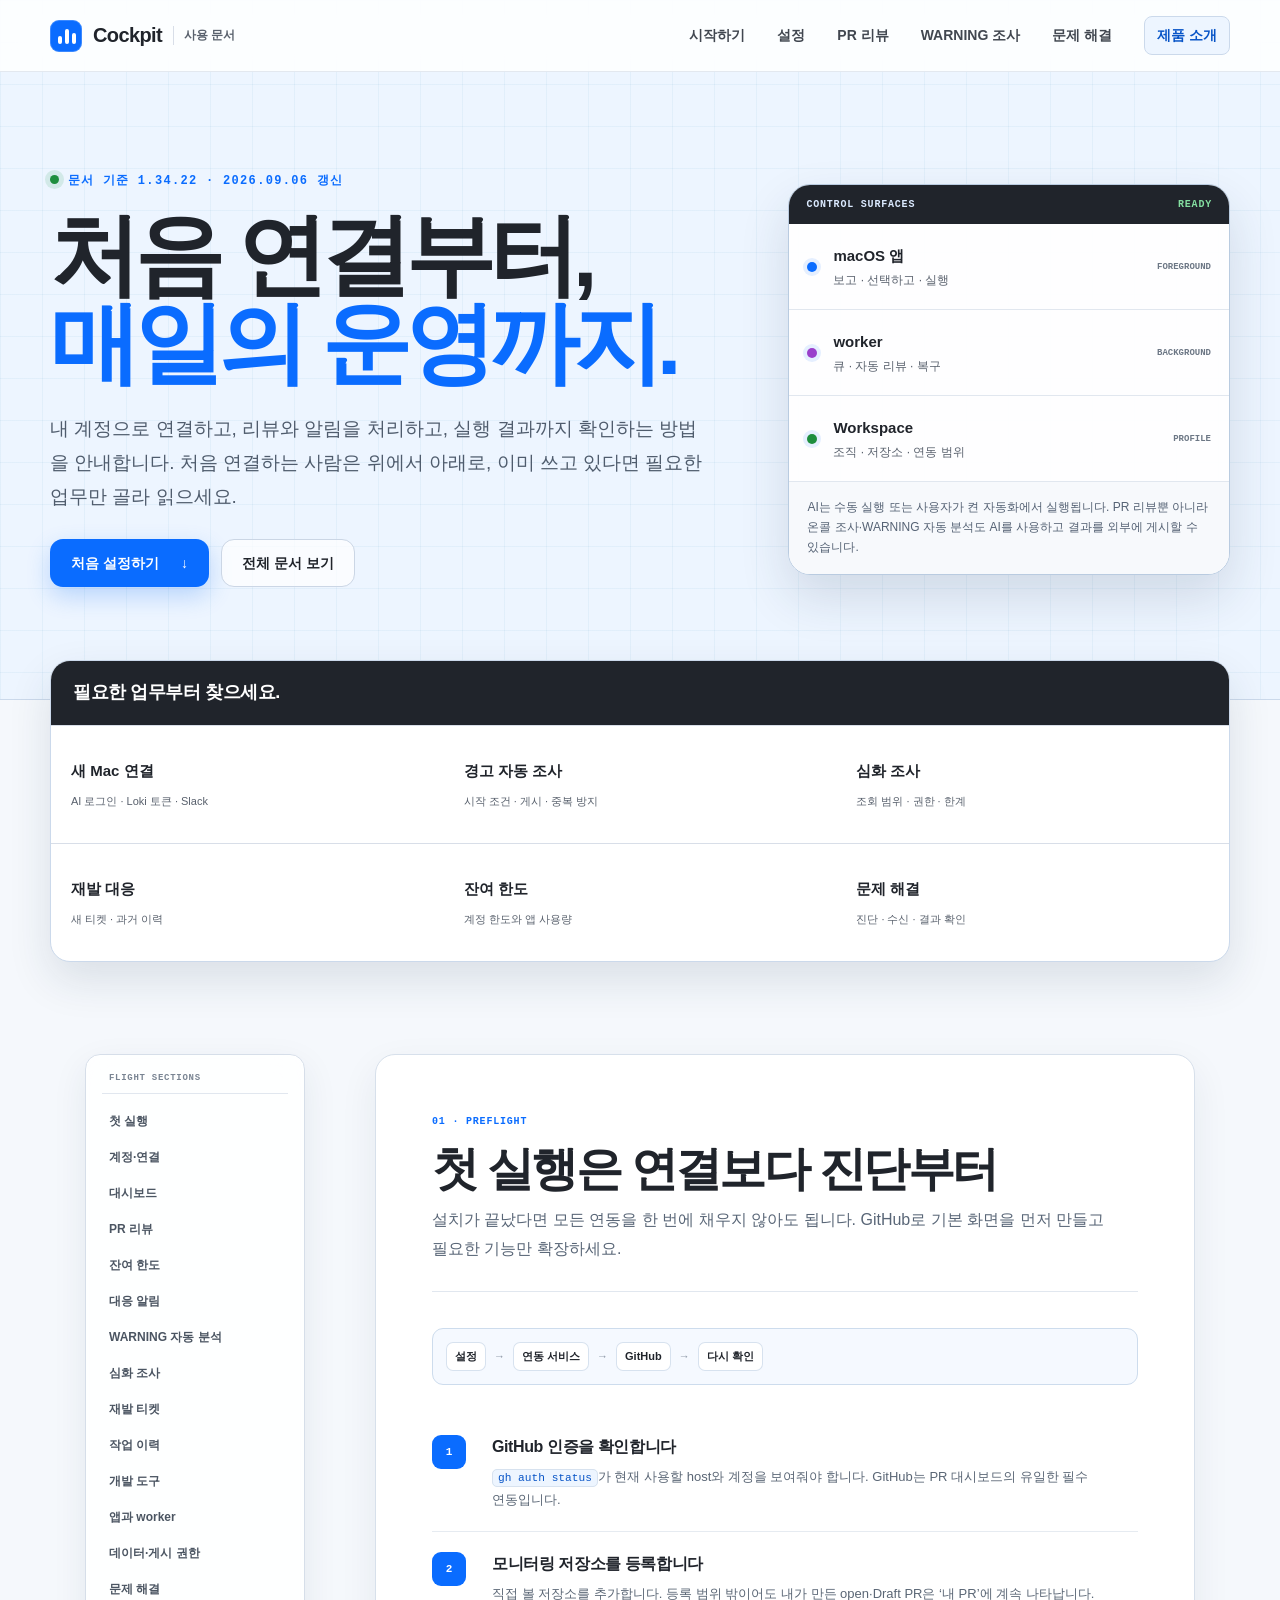
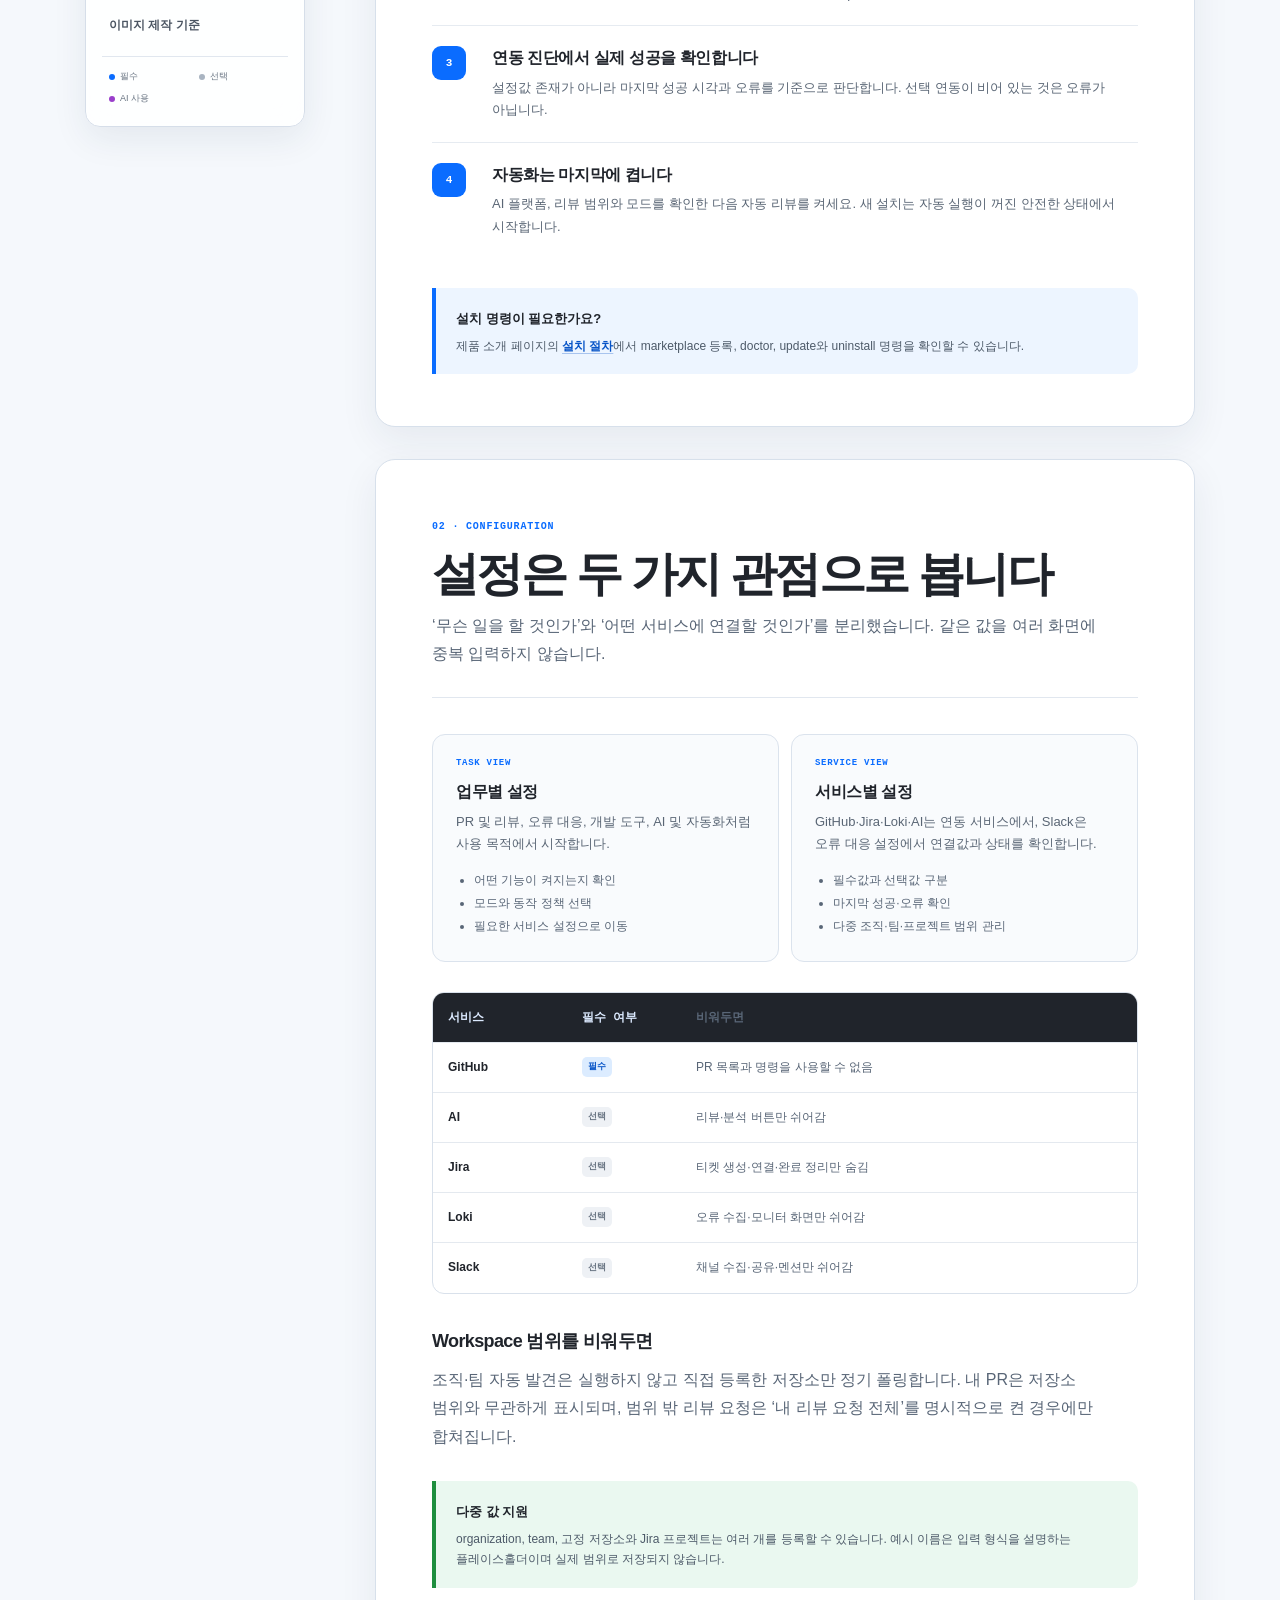
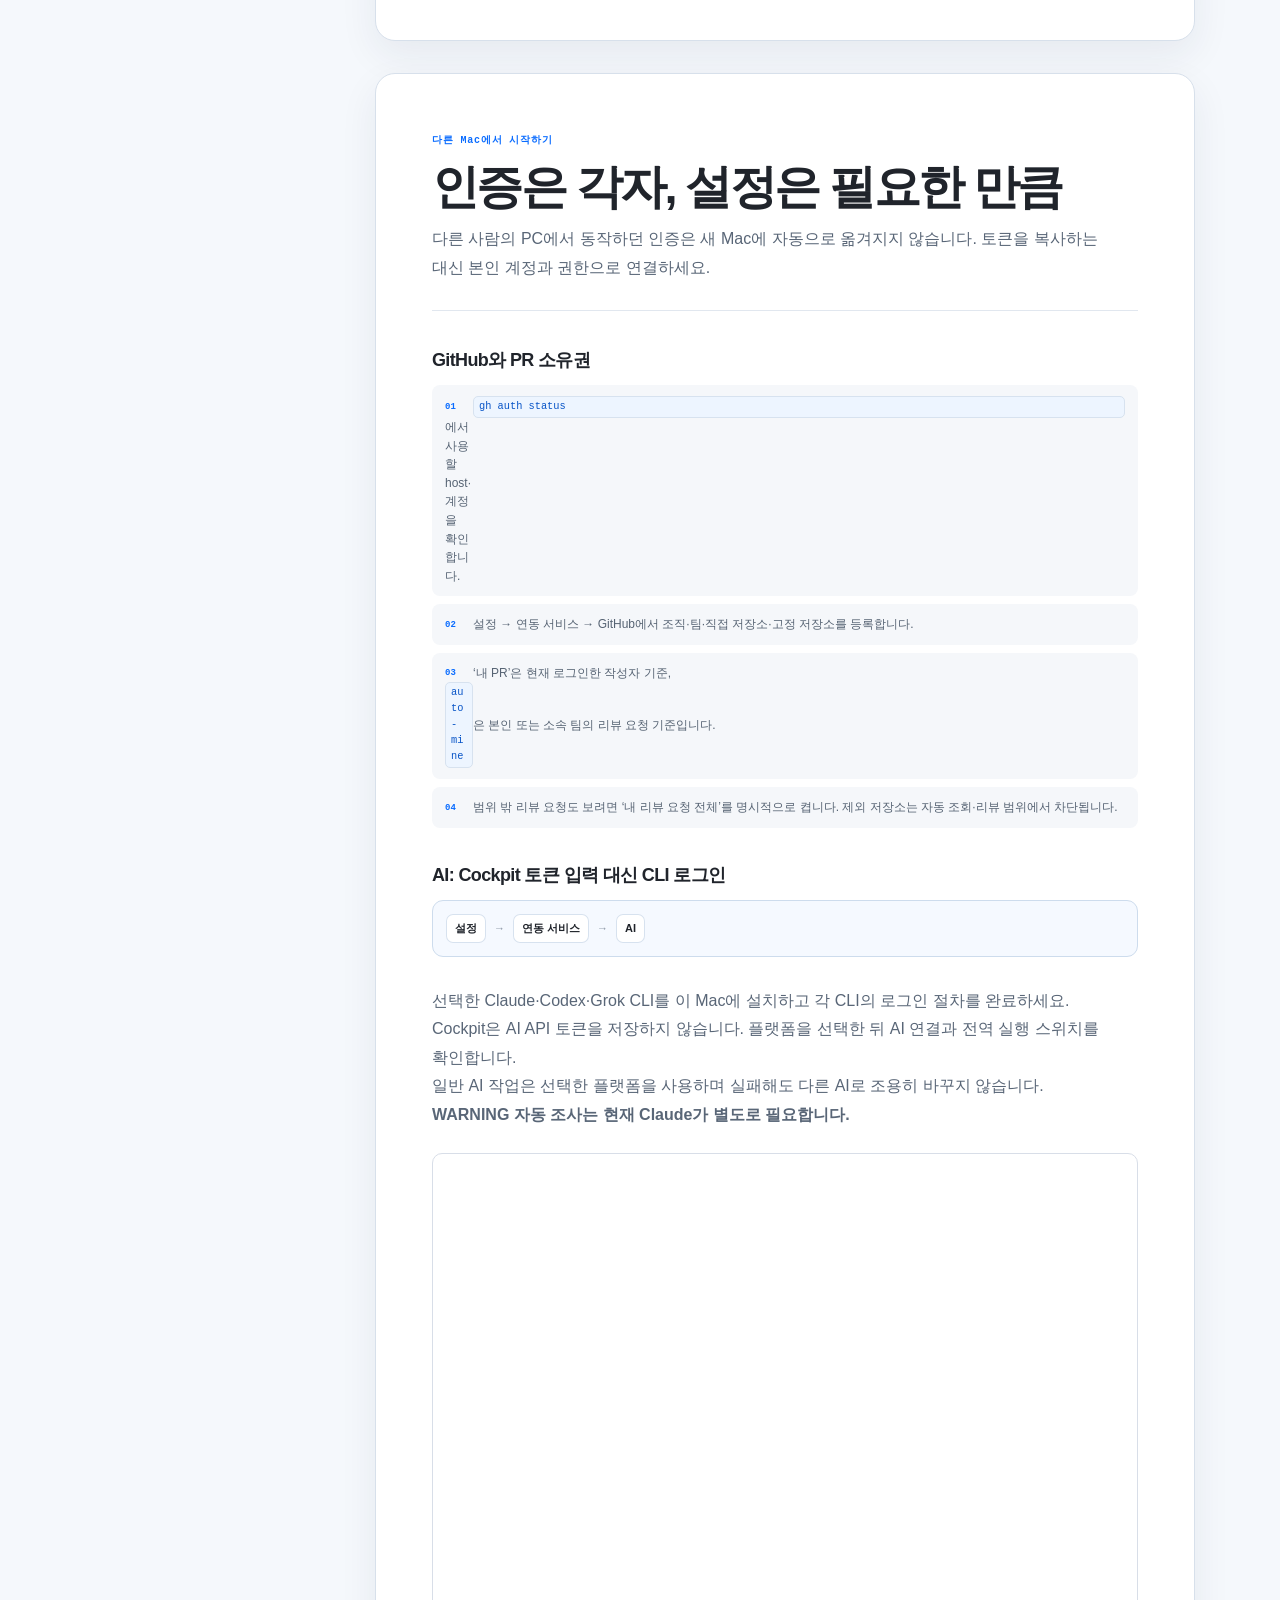
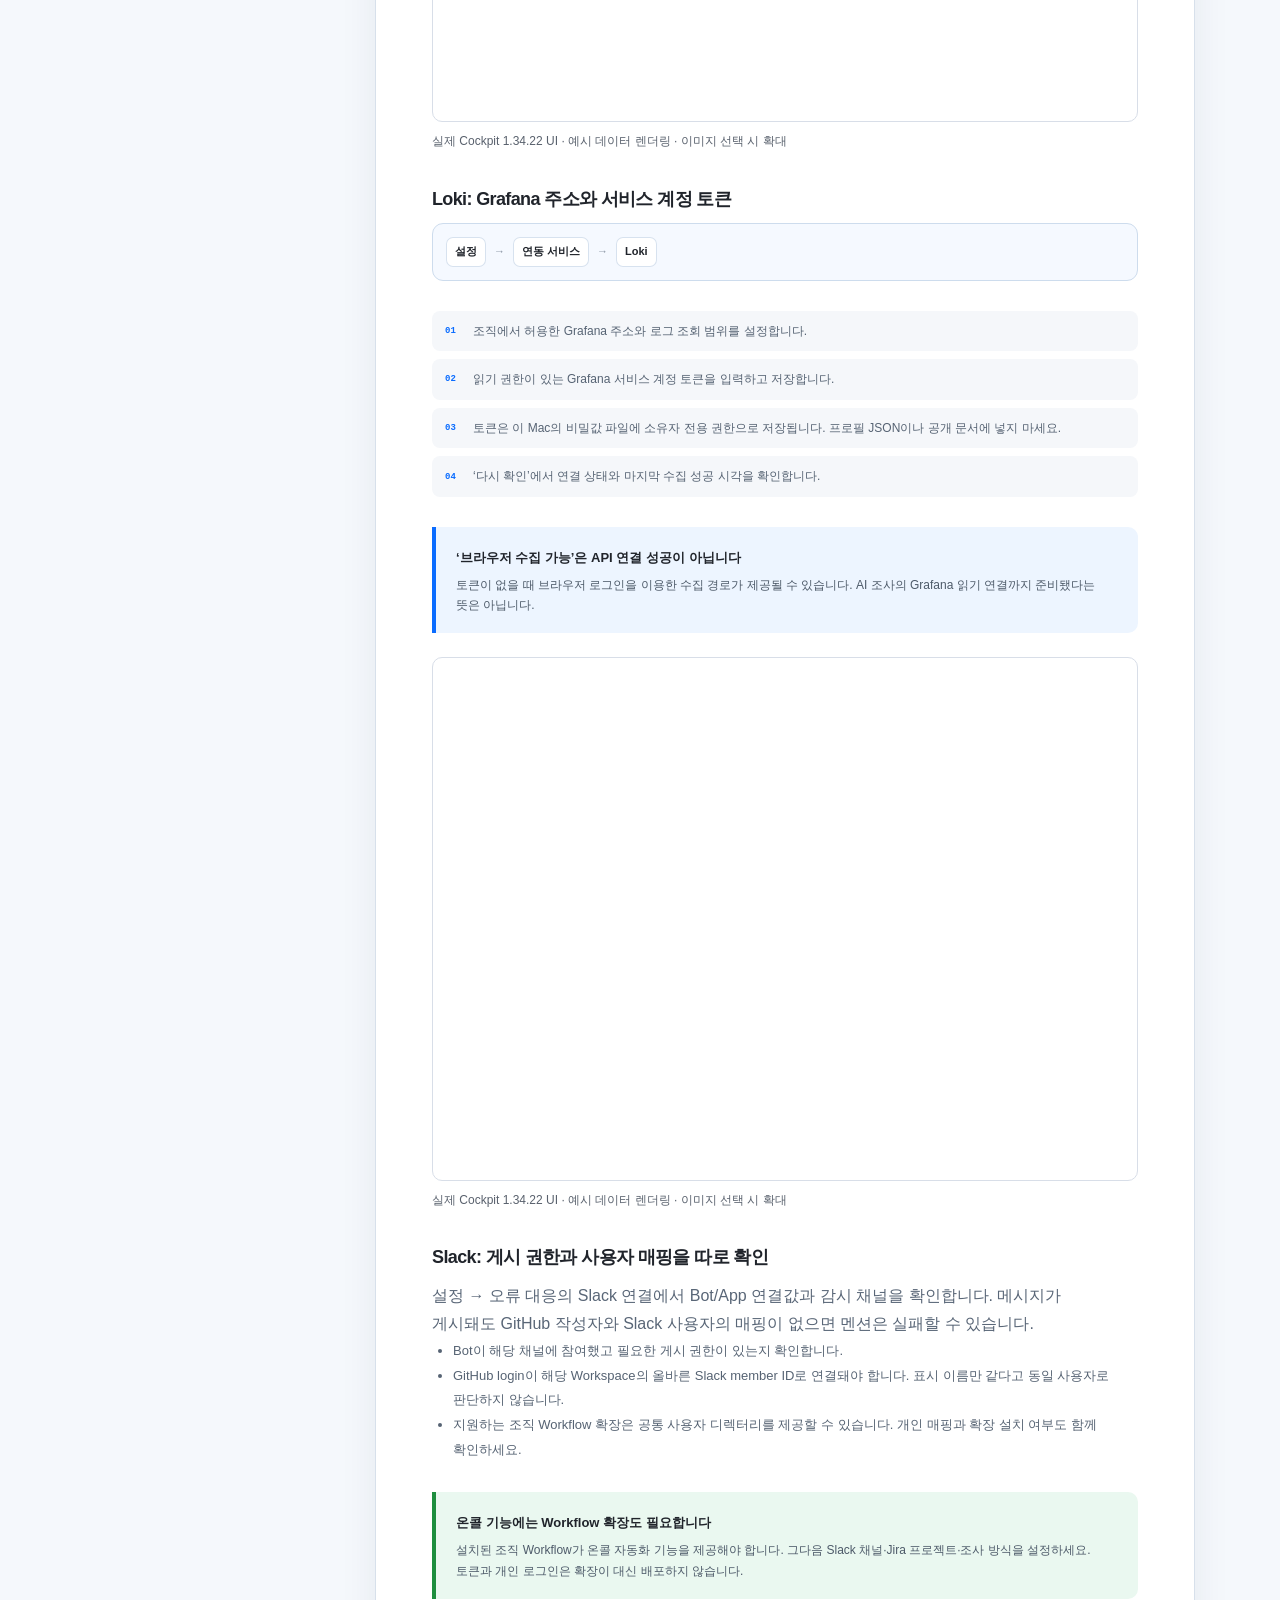
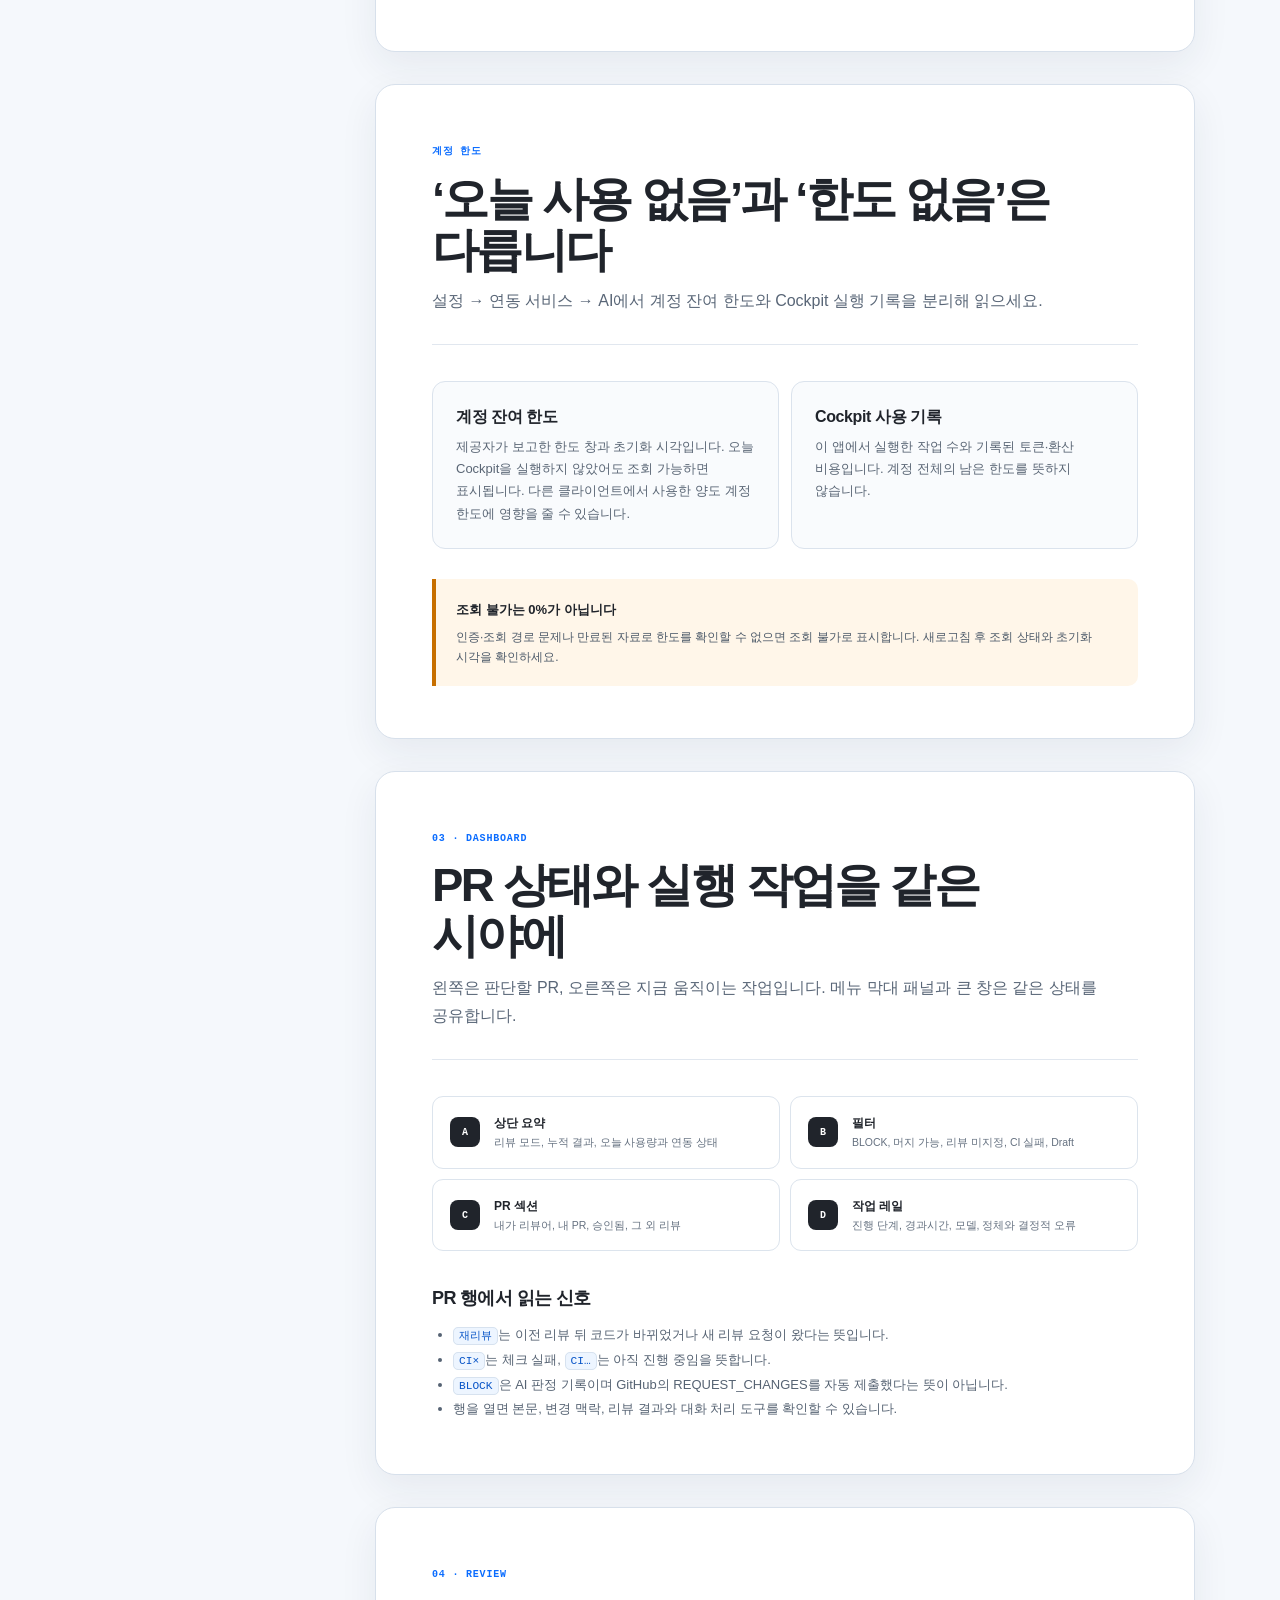
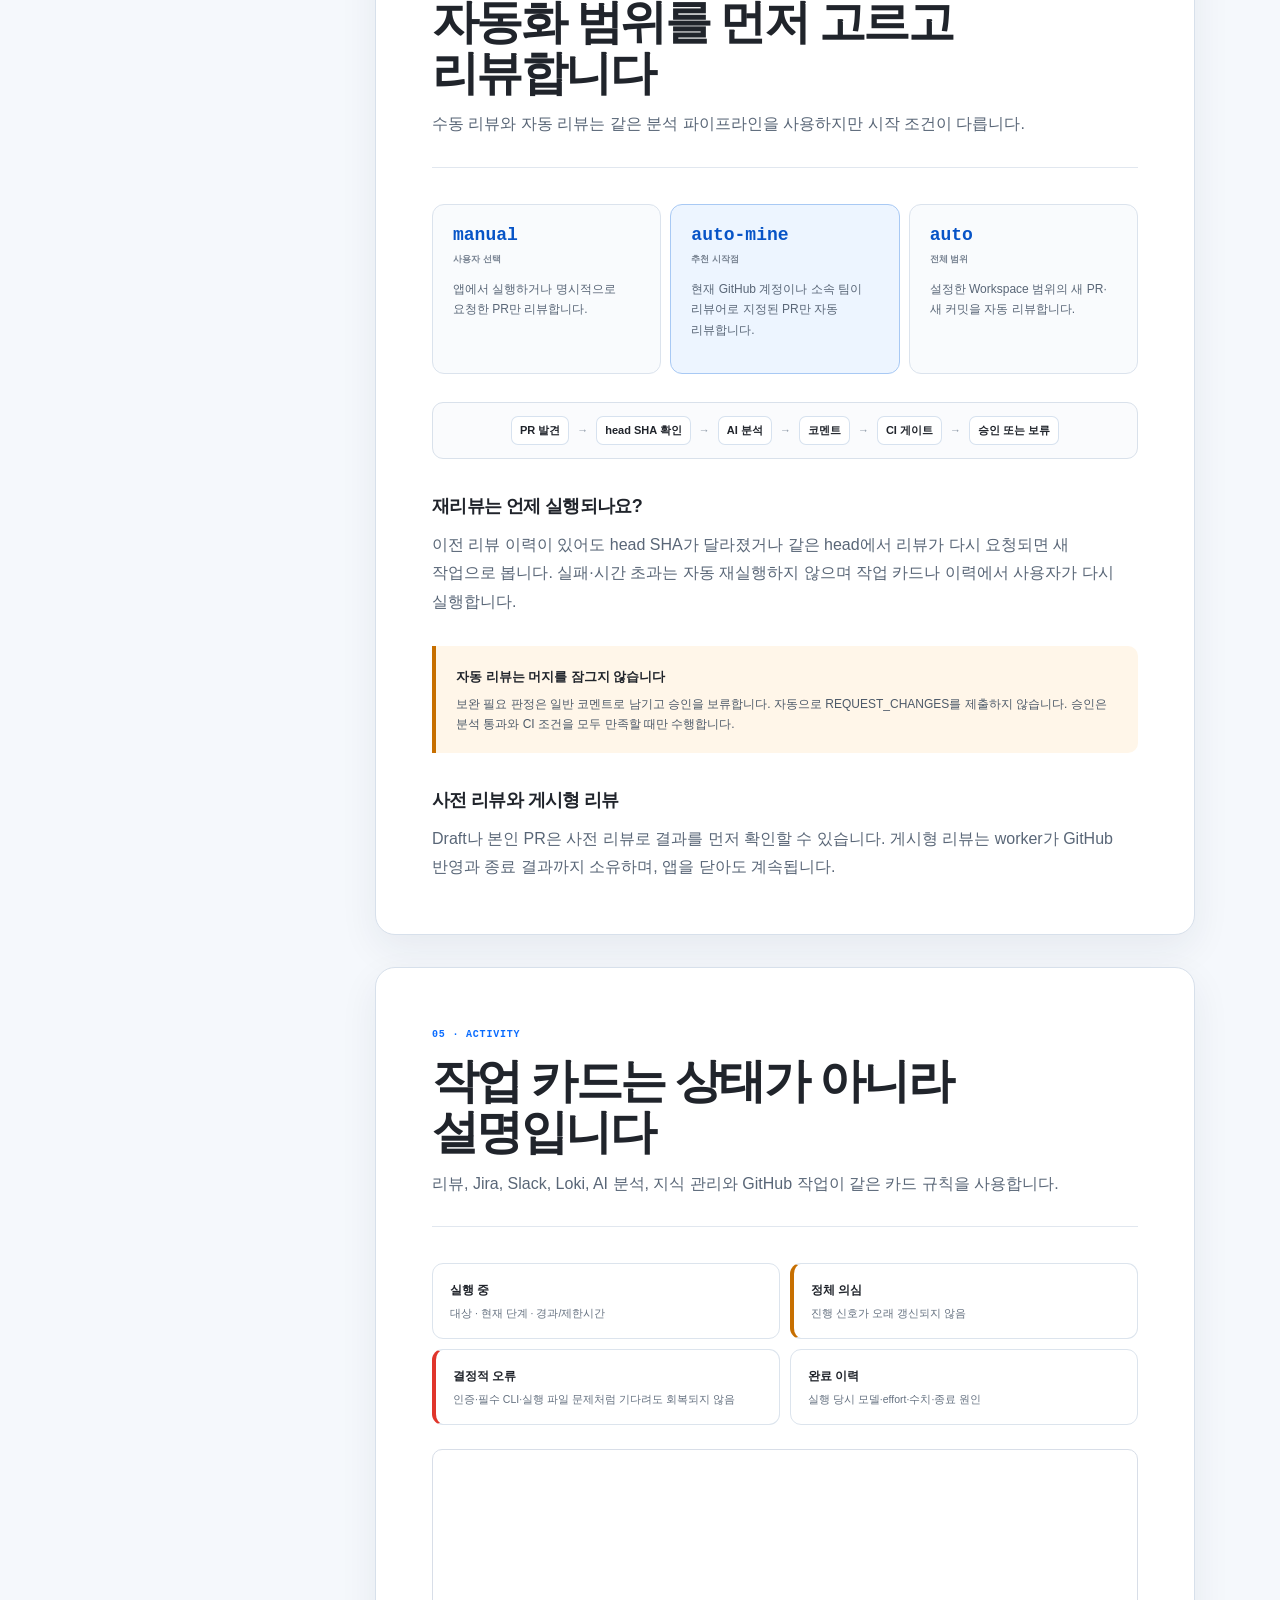
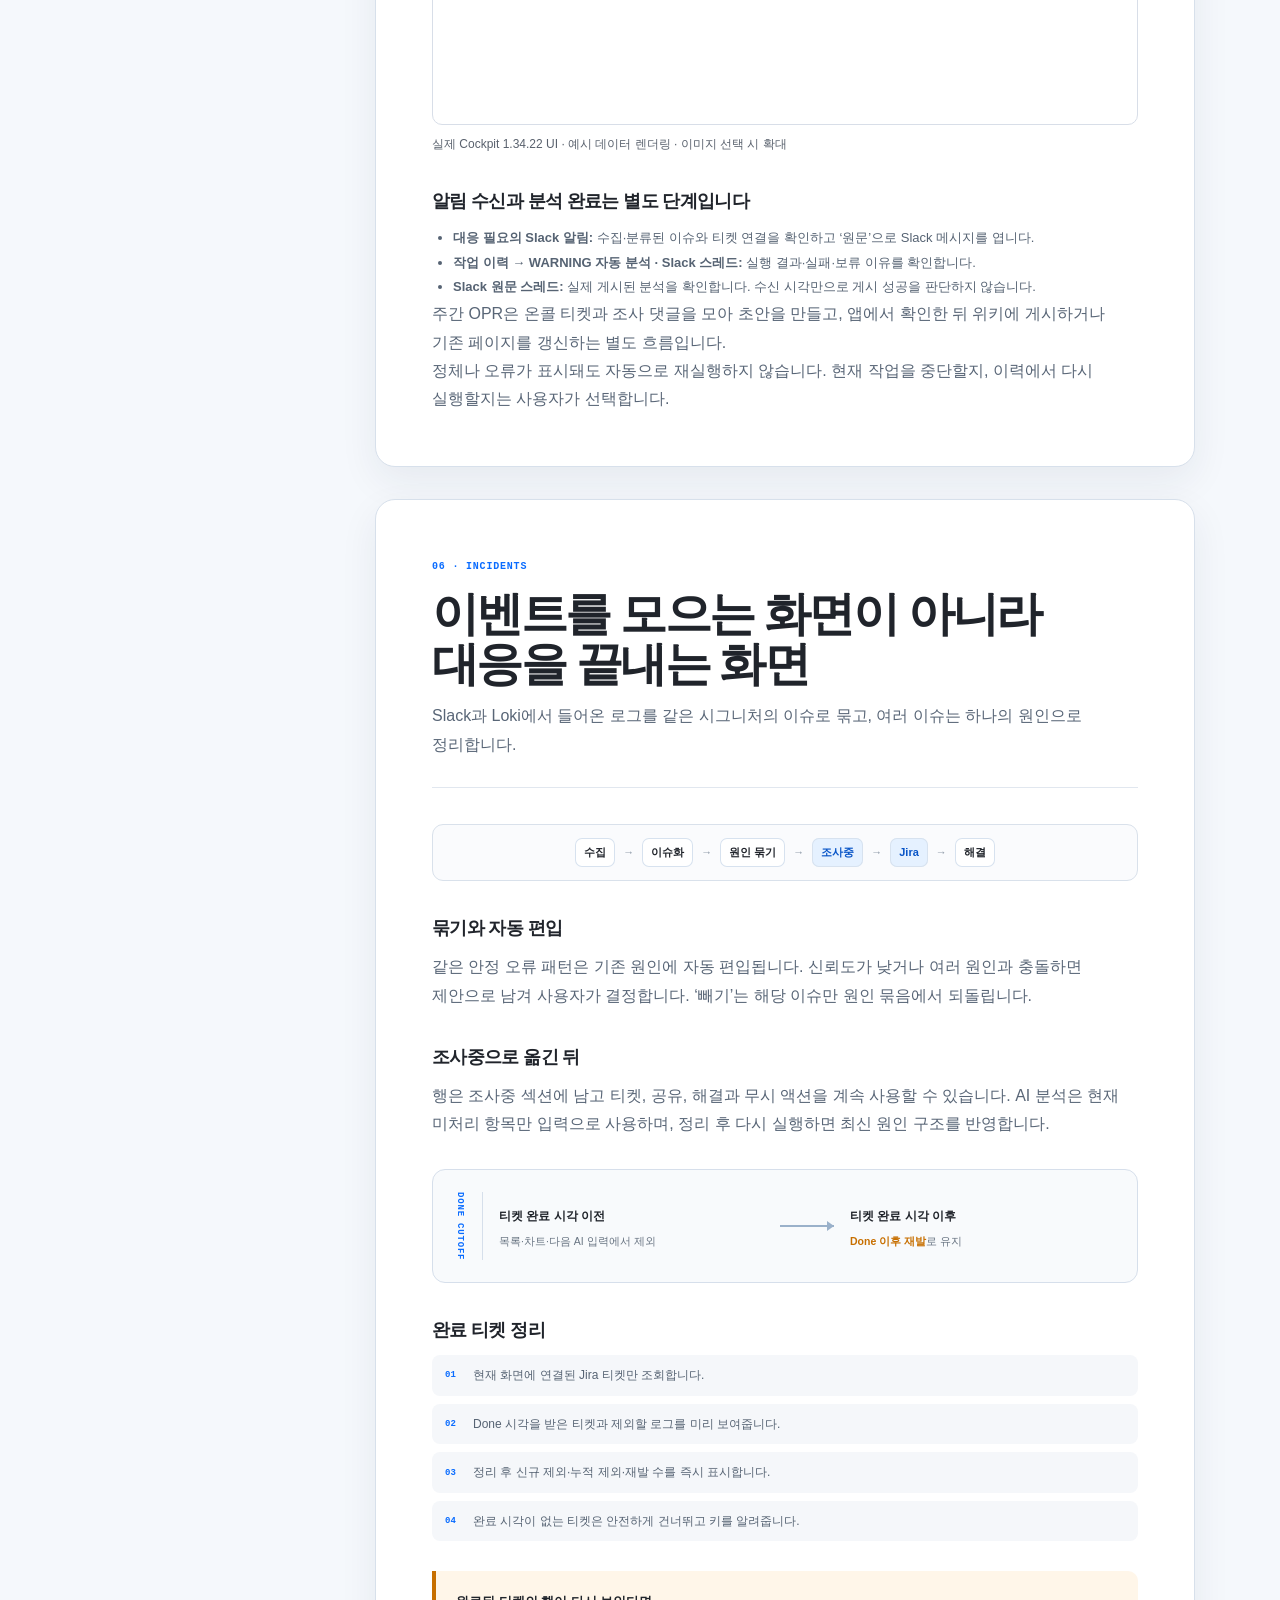
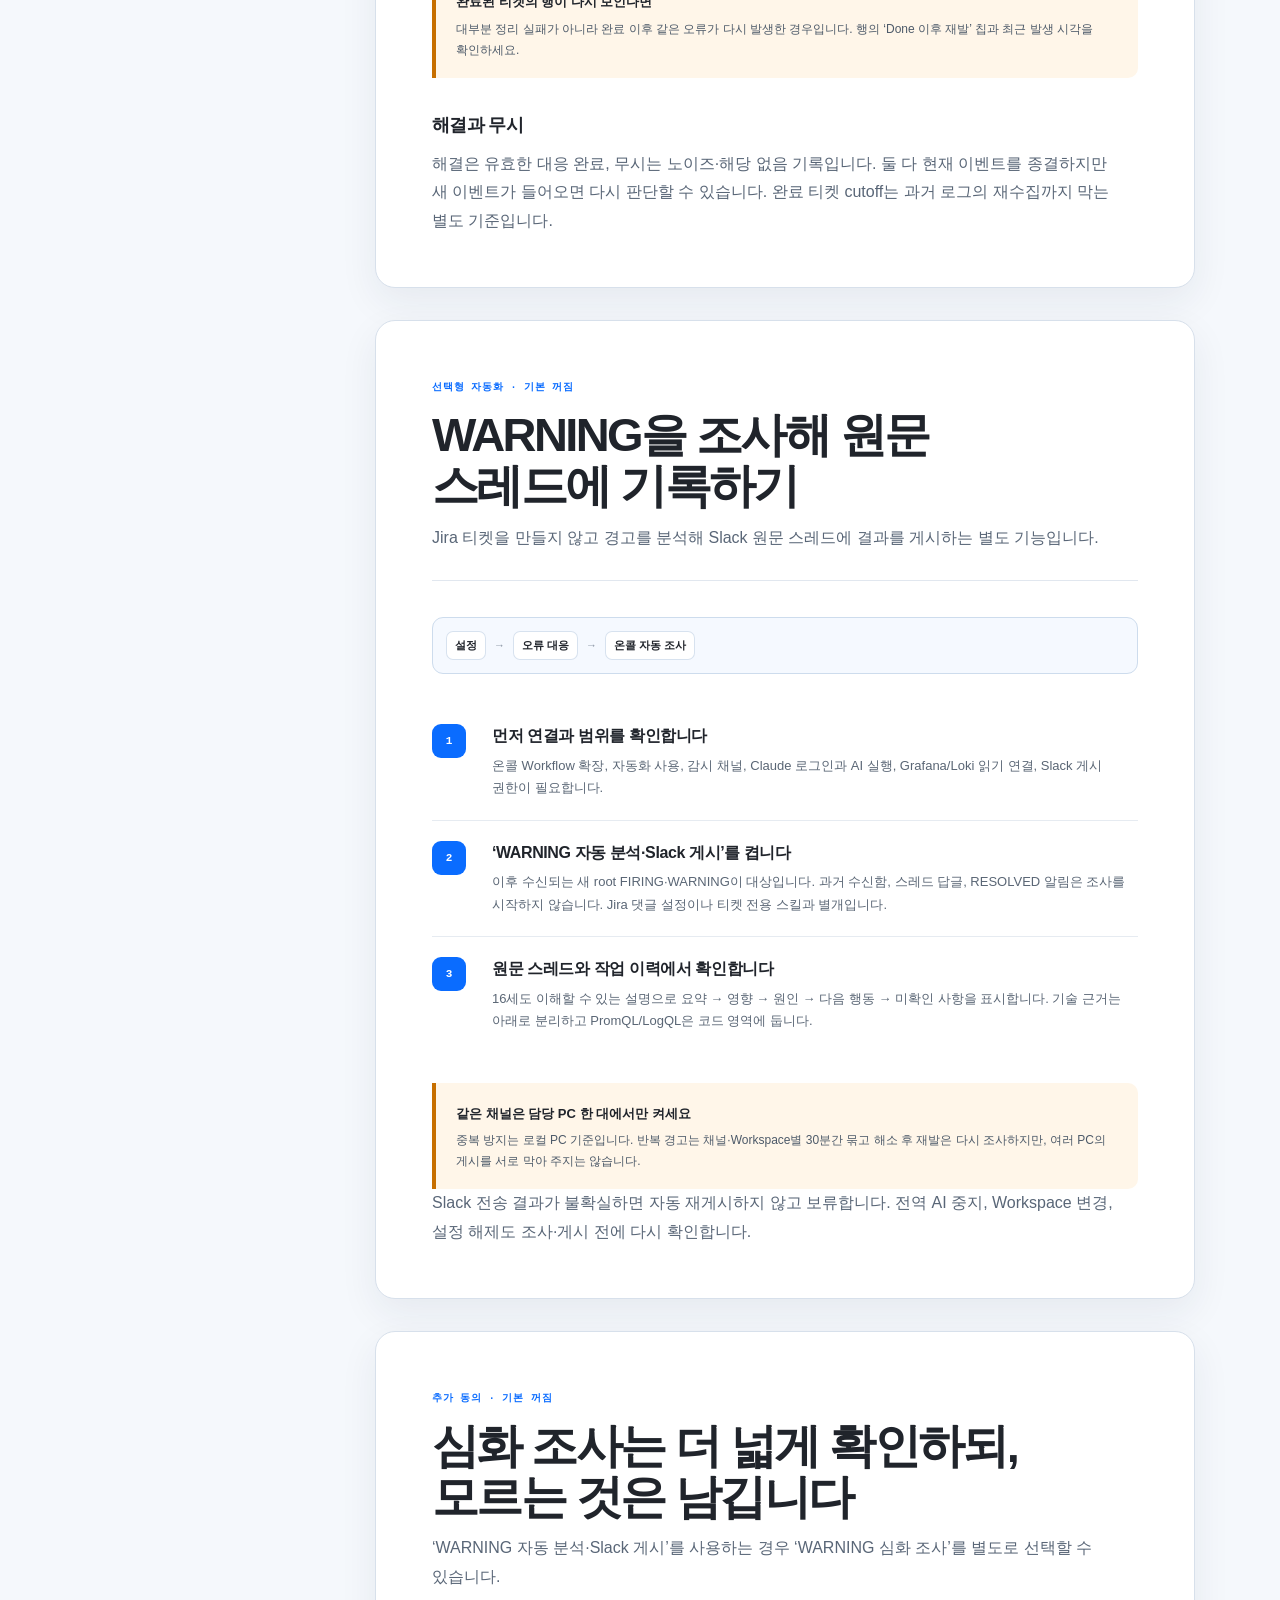
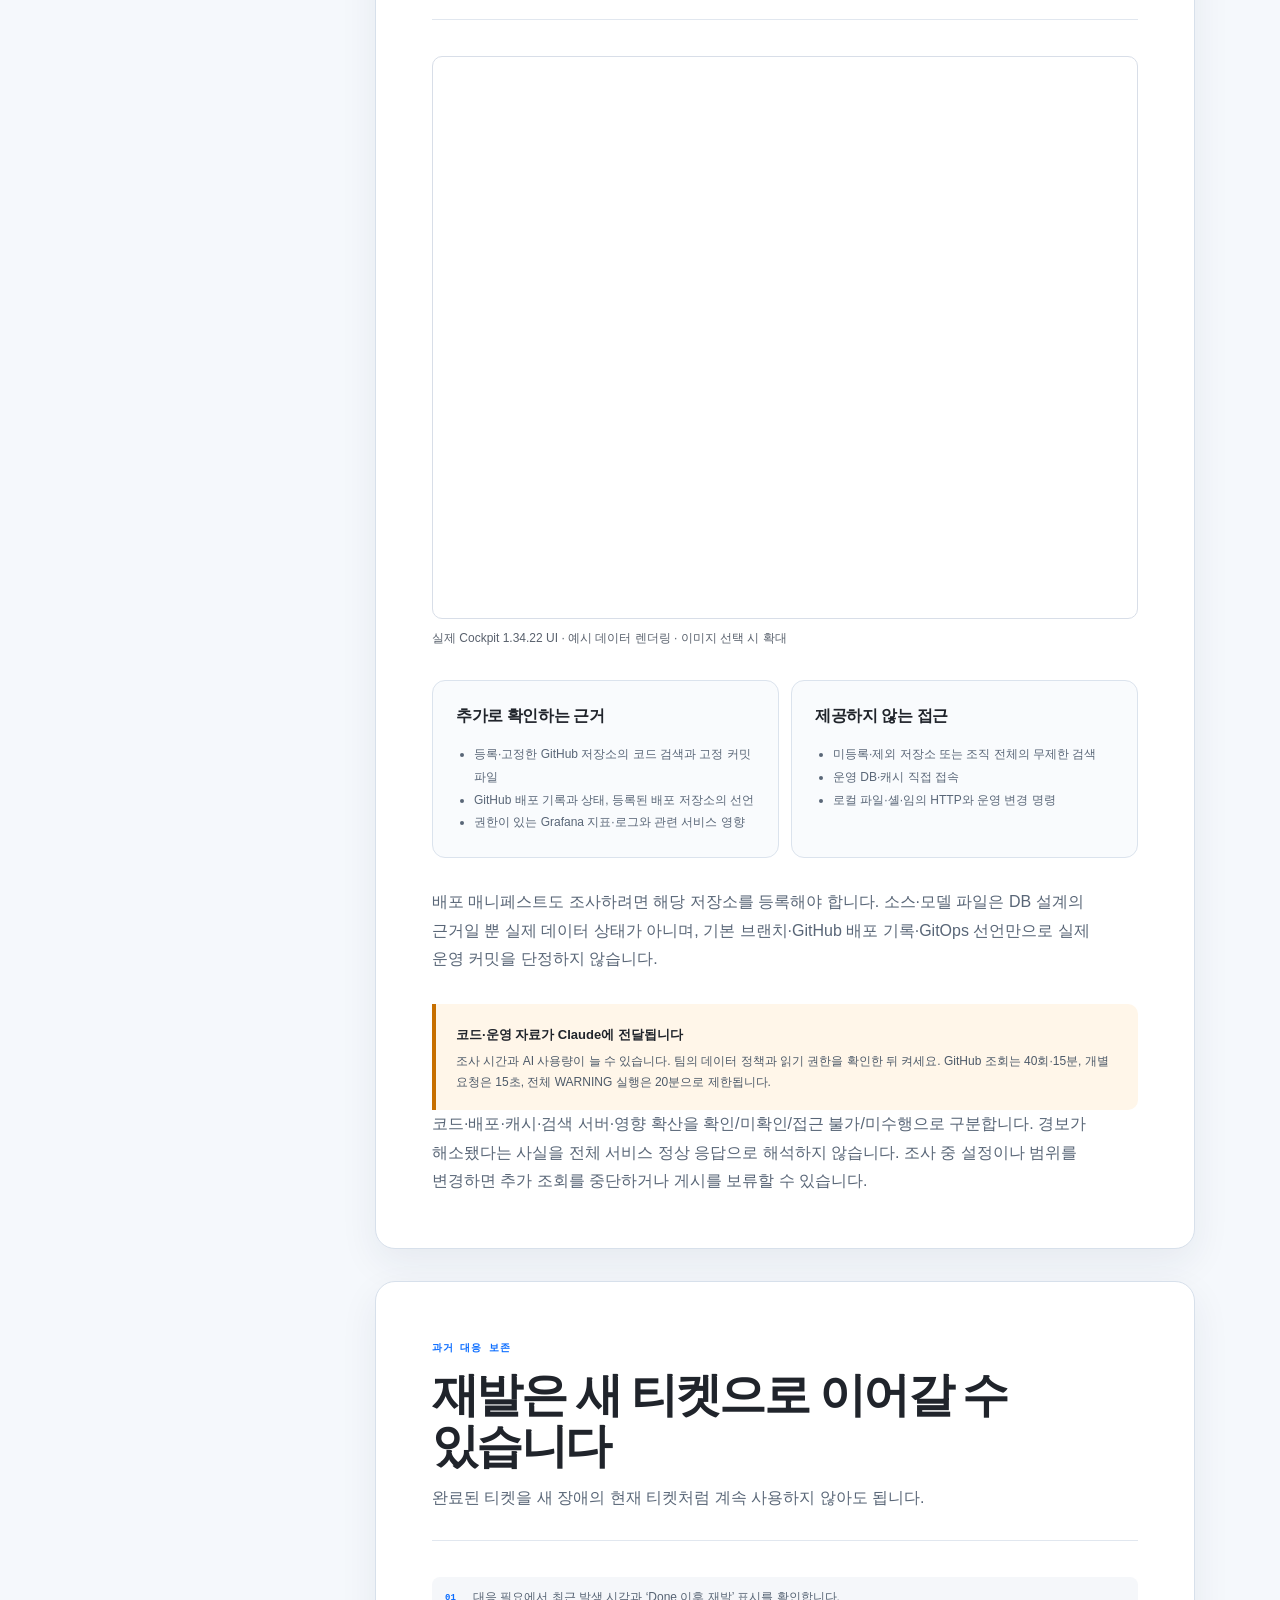
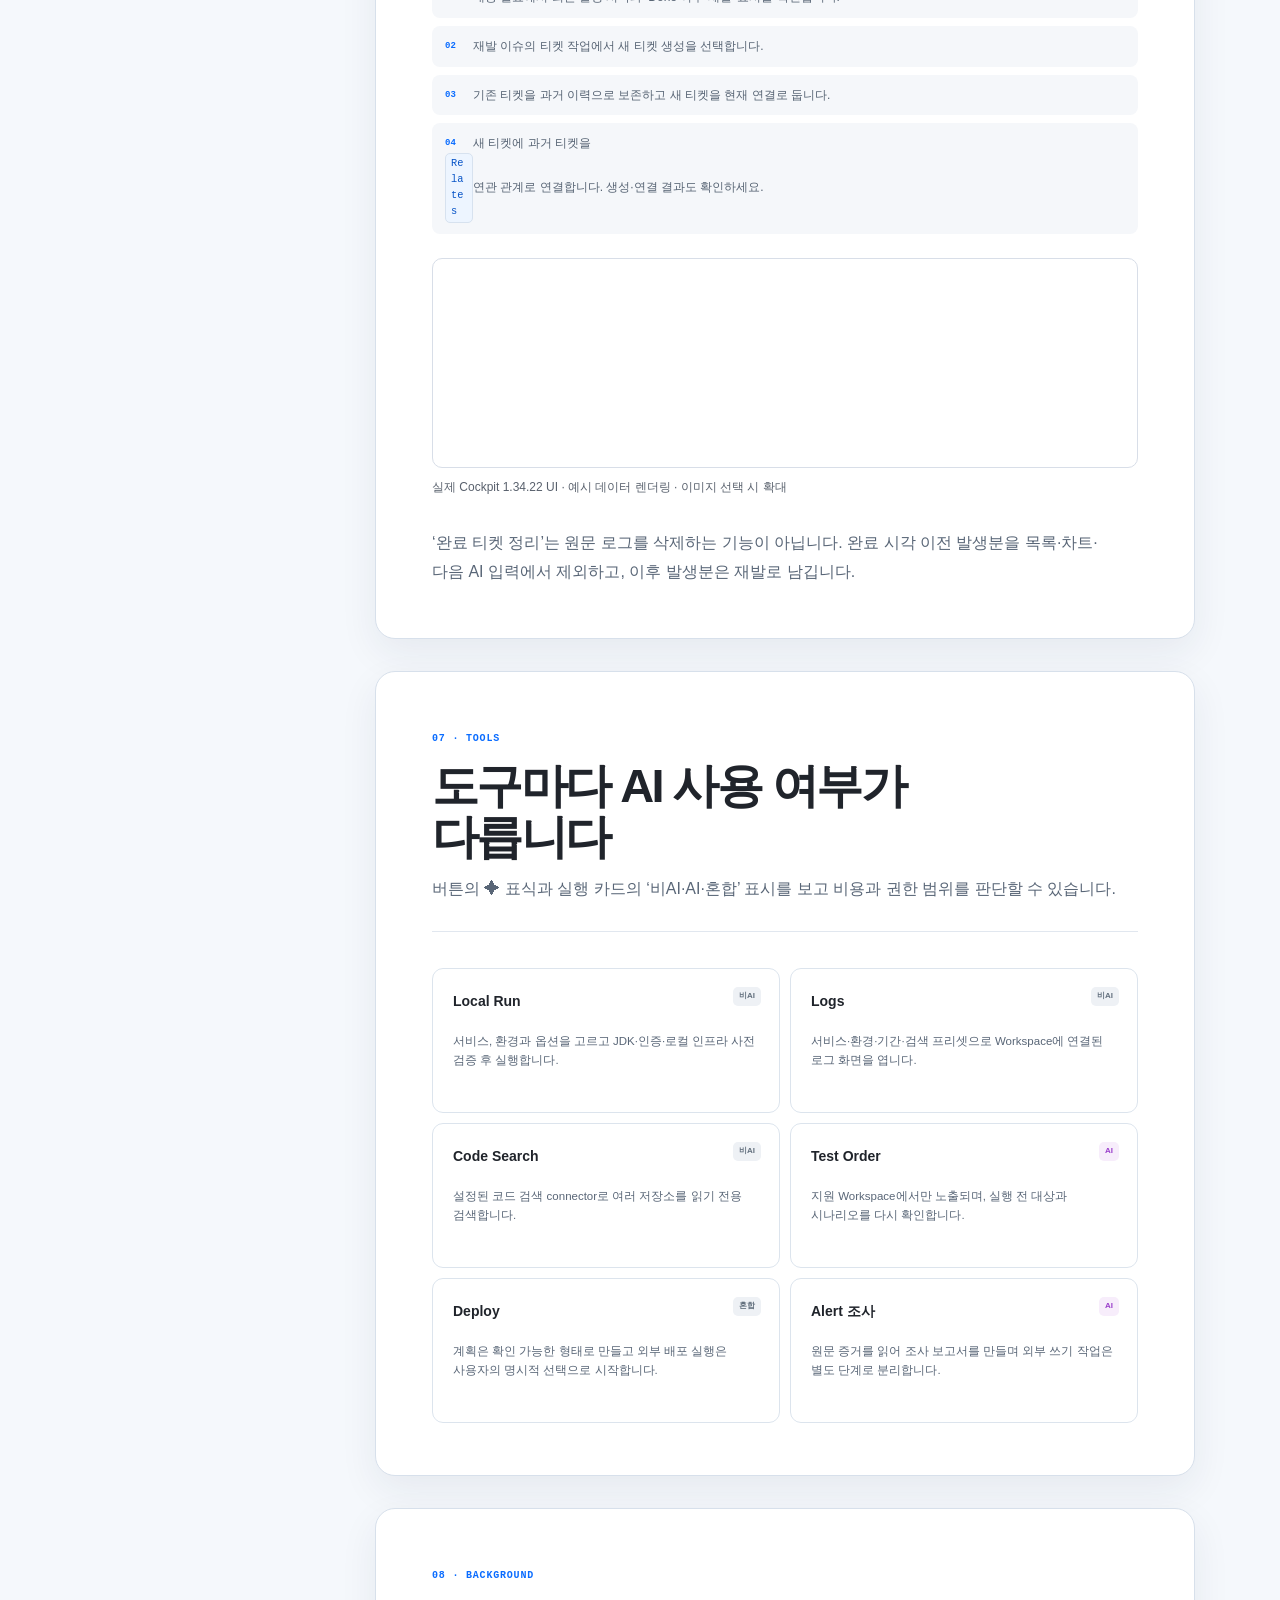
==== commit 5978bb54: "CSE-0 (fix/pages) 사용 가이드 목차의 과도한 줄바꿈 수정 번호용 그리드 칸을 제거하고 메뉴 라벨이 전체 너비를 사용하도록 수정합니다. 공개 자산 캐시 버전과 목차 검" ====
--- a/site/guide/index.html
+++ b/site/guide/index.html
@@ -11,12 +11,12 @@
   <meta property="og:title" content="Cockpit 사용 문서 — 앱과 worker 운용 가이드">
   <meta property="og:description" content="첫 설정부터 PR 리뷰, 대응 알림, 개발 도구와 문제 해결까지.">
   <meta property="og:url" content="https://javarouka-musinsa.github.io/cockpit-pages/guide/">
-  <meta property="og:image" content="https://javarouka-musinsa.github.io/cockpit-pages/assets/social-card.png?v=guide-13422">
+  <meta property="og:image" content="https://javarouka-musinsa.github.io/cockpit-pages/assets/social-card.png?v=guide-13422-nav1">
   <title>Cockpit 사용 문서 — 앱과 worker 운용 가이드</title>
   <link rel="canonical" href="https://javarouka-musinsa.github.io/cockpit-pages/guide/">
-  <link rel="icon" href="../assets/cockpit-mark.svg?v=guide-13422" type="image/svg+xml">
-  <link rel="stylesheet" href="../assets/styles.css?v=guide-13422">
-  <script src="../assets/app.js?v=guide-13422" defer></script>
+  <link rel="icon" href="../assets/cockpit-mark.svg?v=guide-13422-nav1" type="image/svg+xml">
+  <link rel="stylesheet" href="../assets/styles.css?v=guide-13422-nav1">
+  <script src="../assets/app.js?v=guide-13422-nav1" defer></script>
 </head>
 <body class="guide-page">
   <a class="skip-link" href="#guide-main">본문으로 건너뛰기</a>
--- a/site/assets/styles.css
+++ b/site/assets/styles.css
@@ -2919,24 +2919,23 @@
 }
 
 .guide-rail nav a {
-  display: grid;
-  grid-template-columns: 25px 1fr;
+  /* Labels no longer have a separate number cell. Use the full link width. */
+  display: block;
+  min-width: 0;
   padding: 8px 7px;
   border-radius: 7px;
   color: #4b5562;
   font-size: 12px;
   font-weight: 680;
+  line-height: 1.5;
+  word-break: keep-all;
+  overflow-wrap: anywhere;
 }
 
 .guide-rail nav a:hover,
 .guide-rail nav a.active {
   color: var(--blue-deep);
   background: var(--sky-pale);
-}
-
-.guide-rail nav span {
-  color: #87919d;
-  font: 700 9px ui-monospace, monospace;
 }
 
 .guide-legend {
